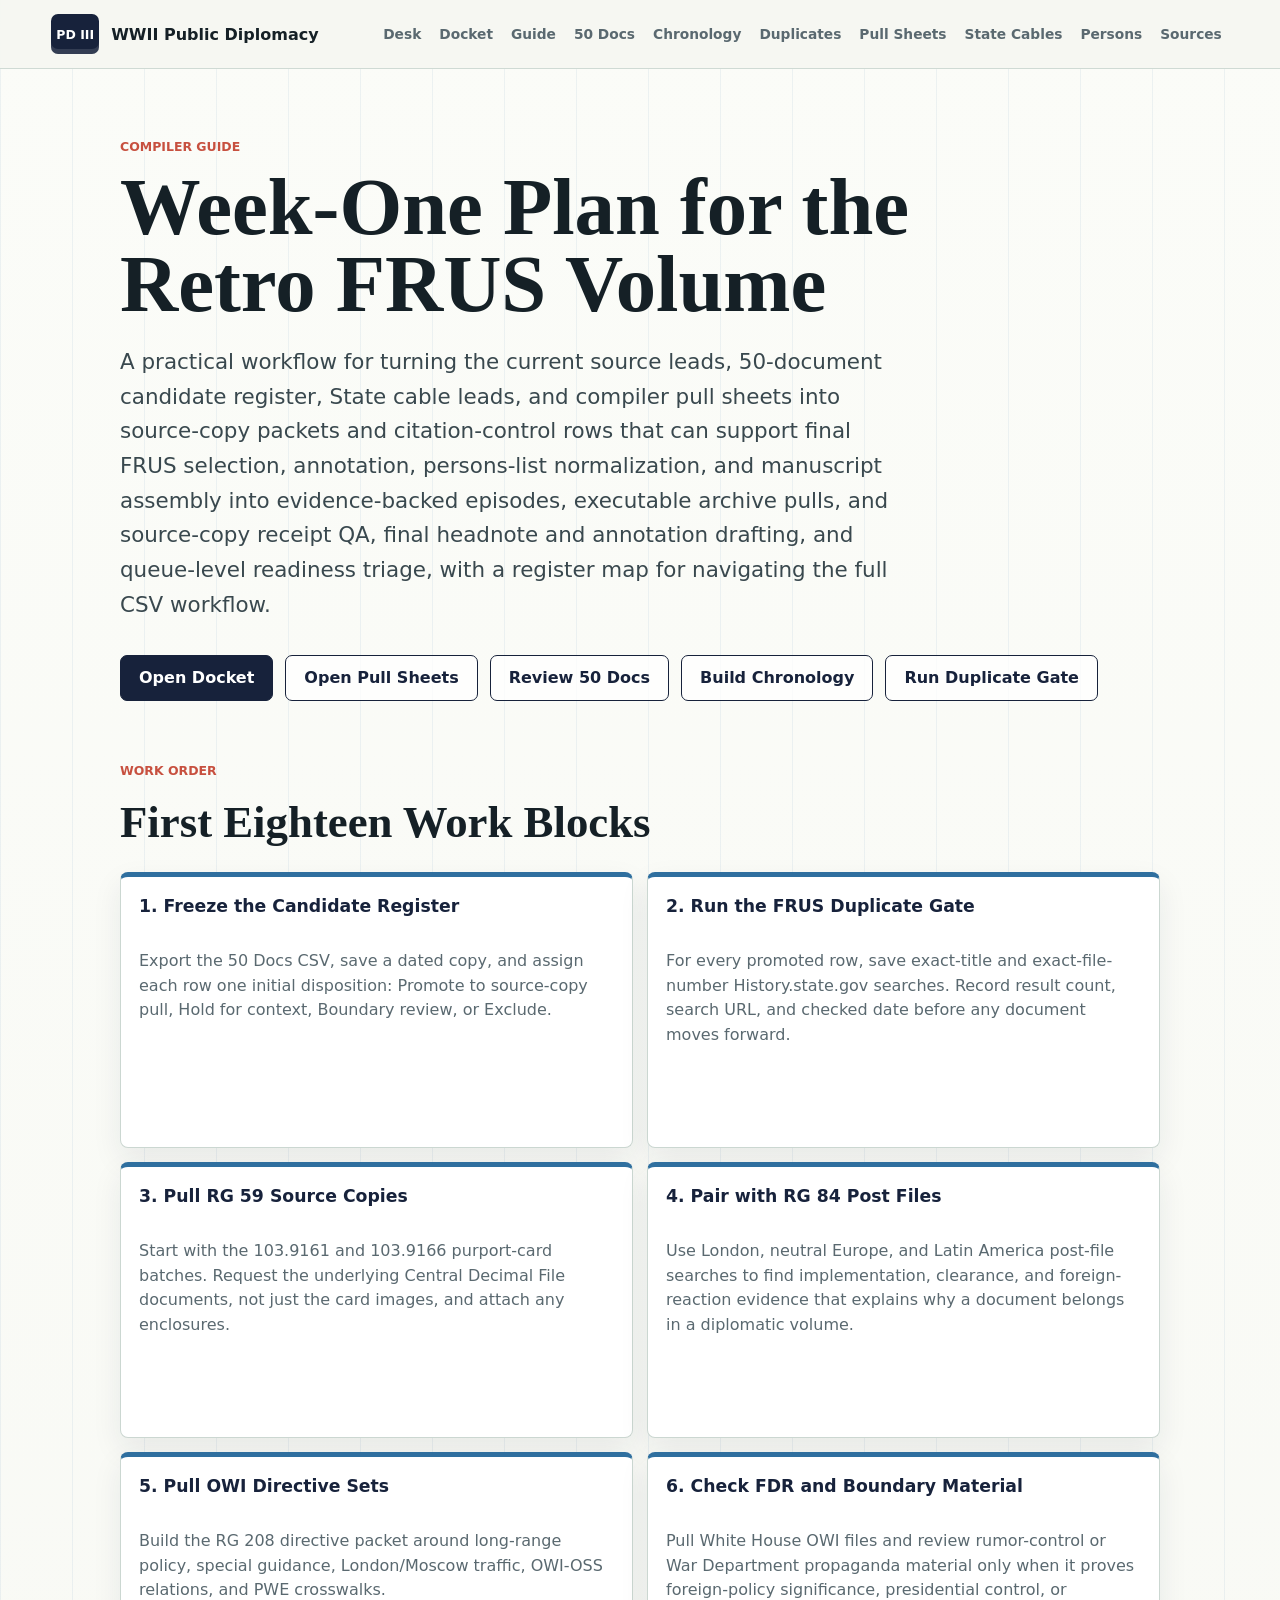
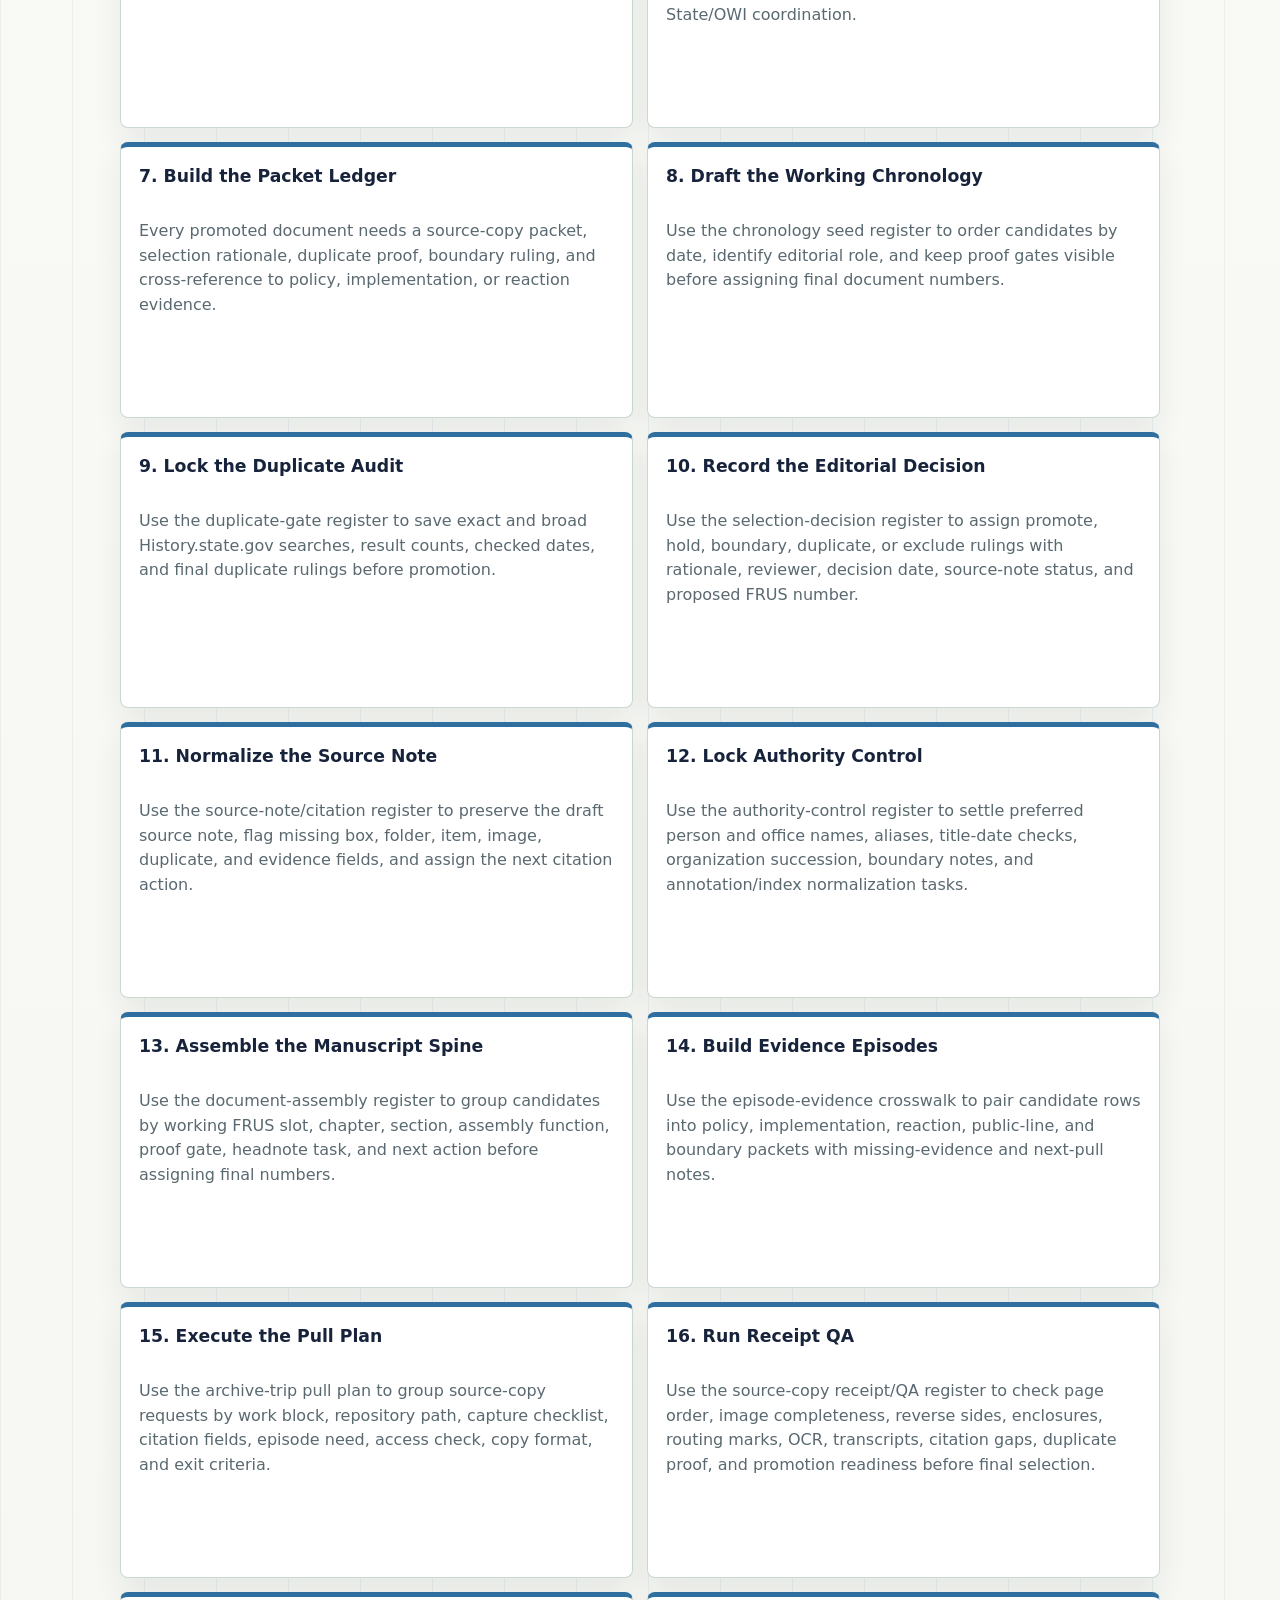
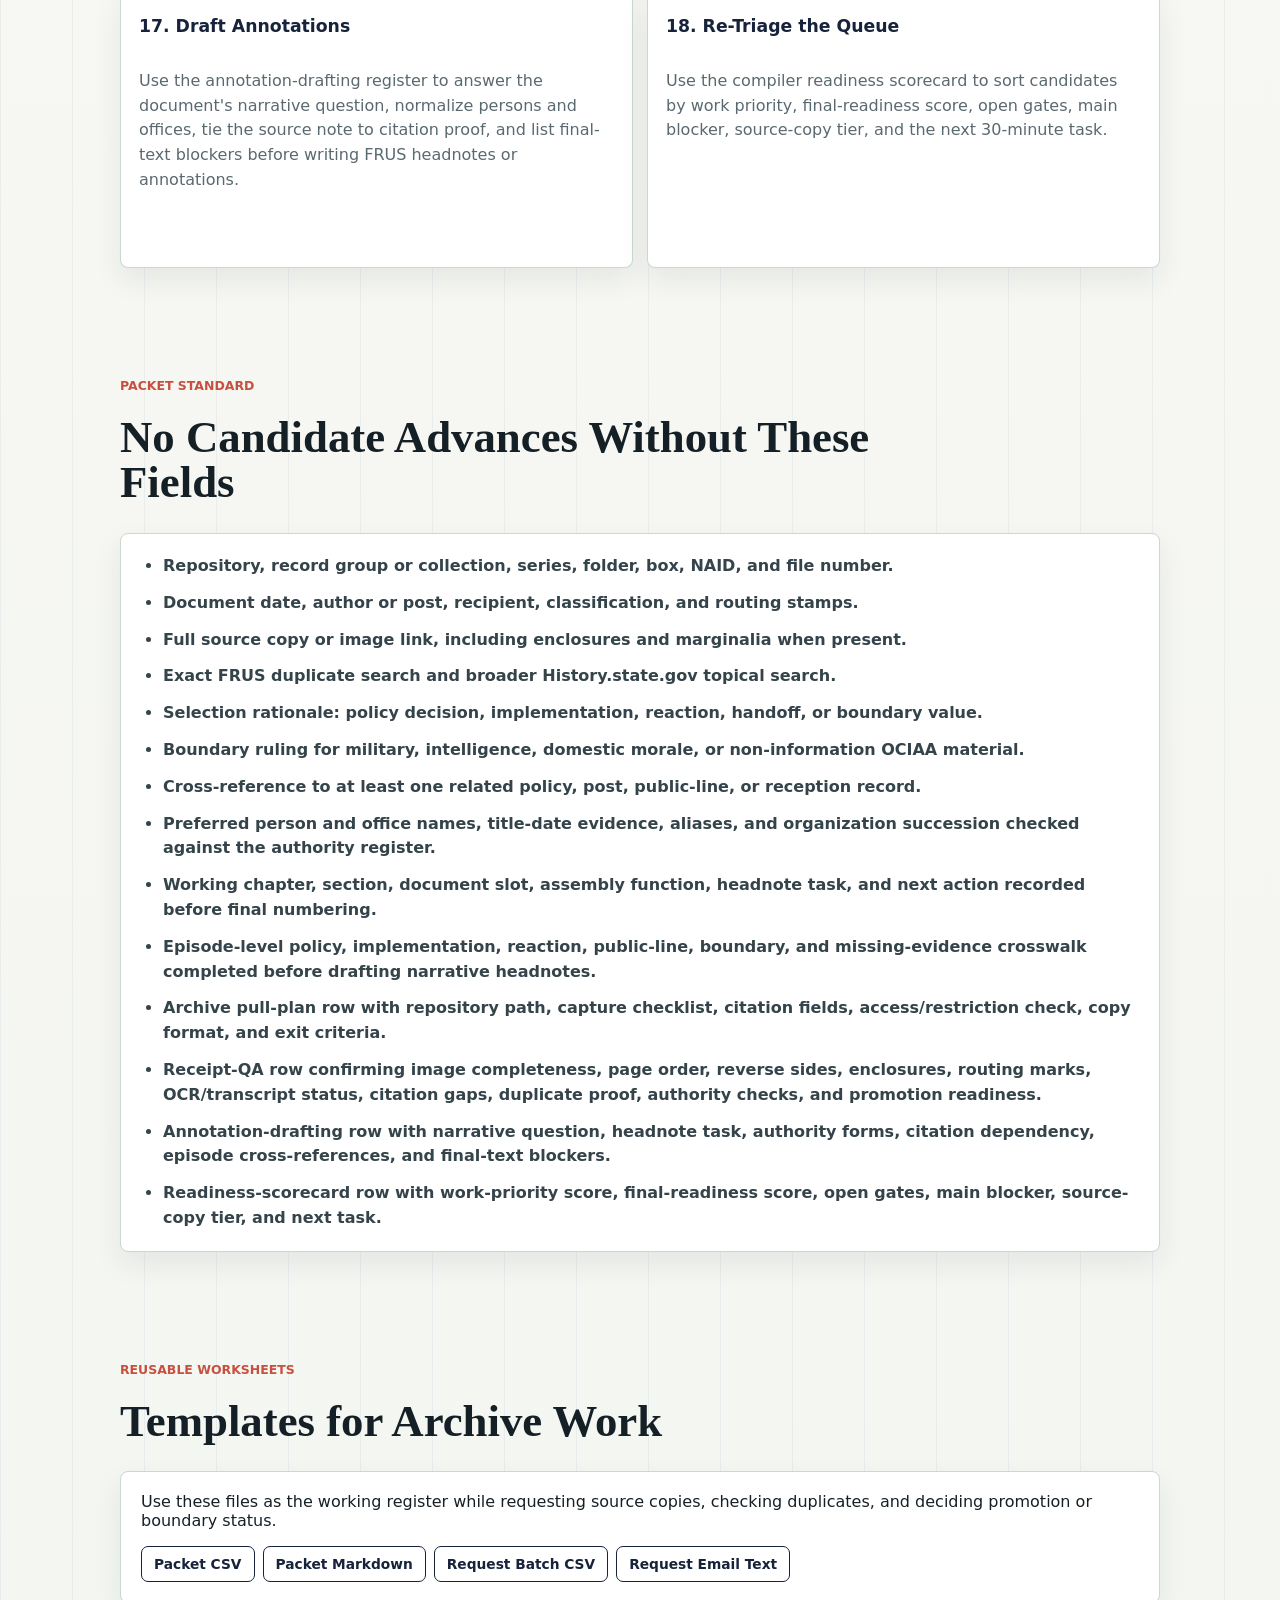
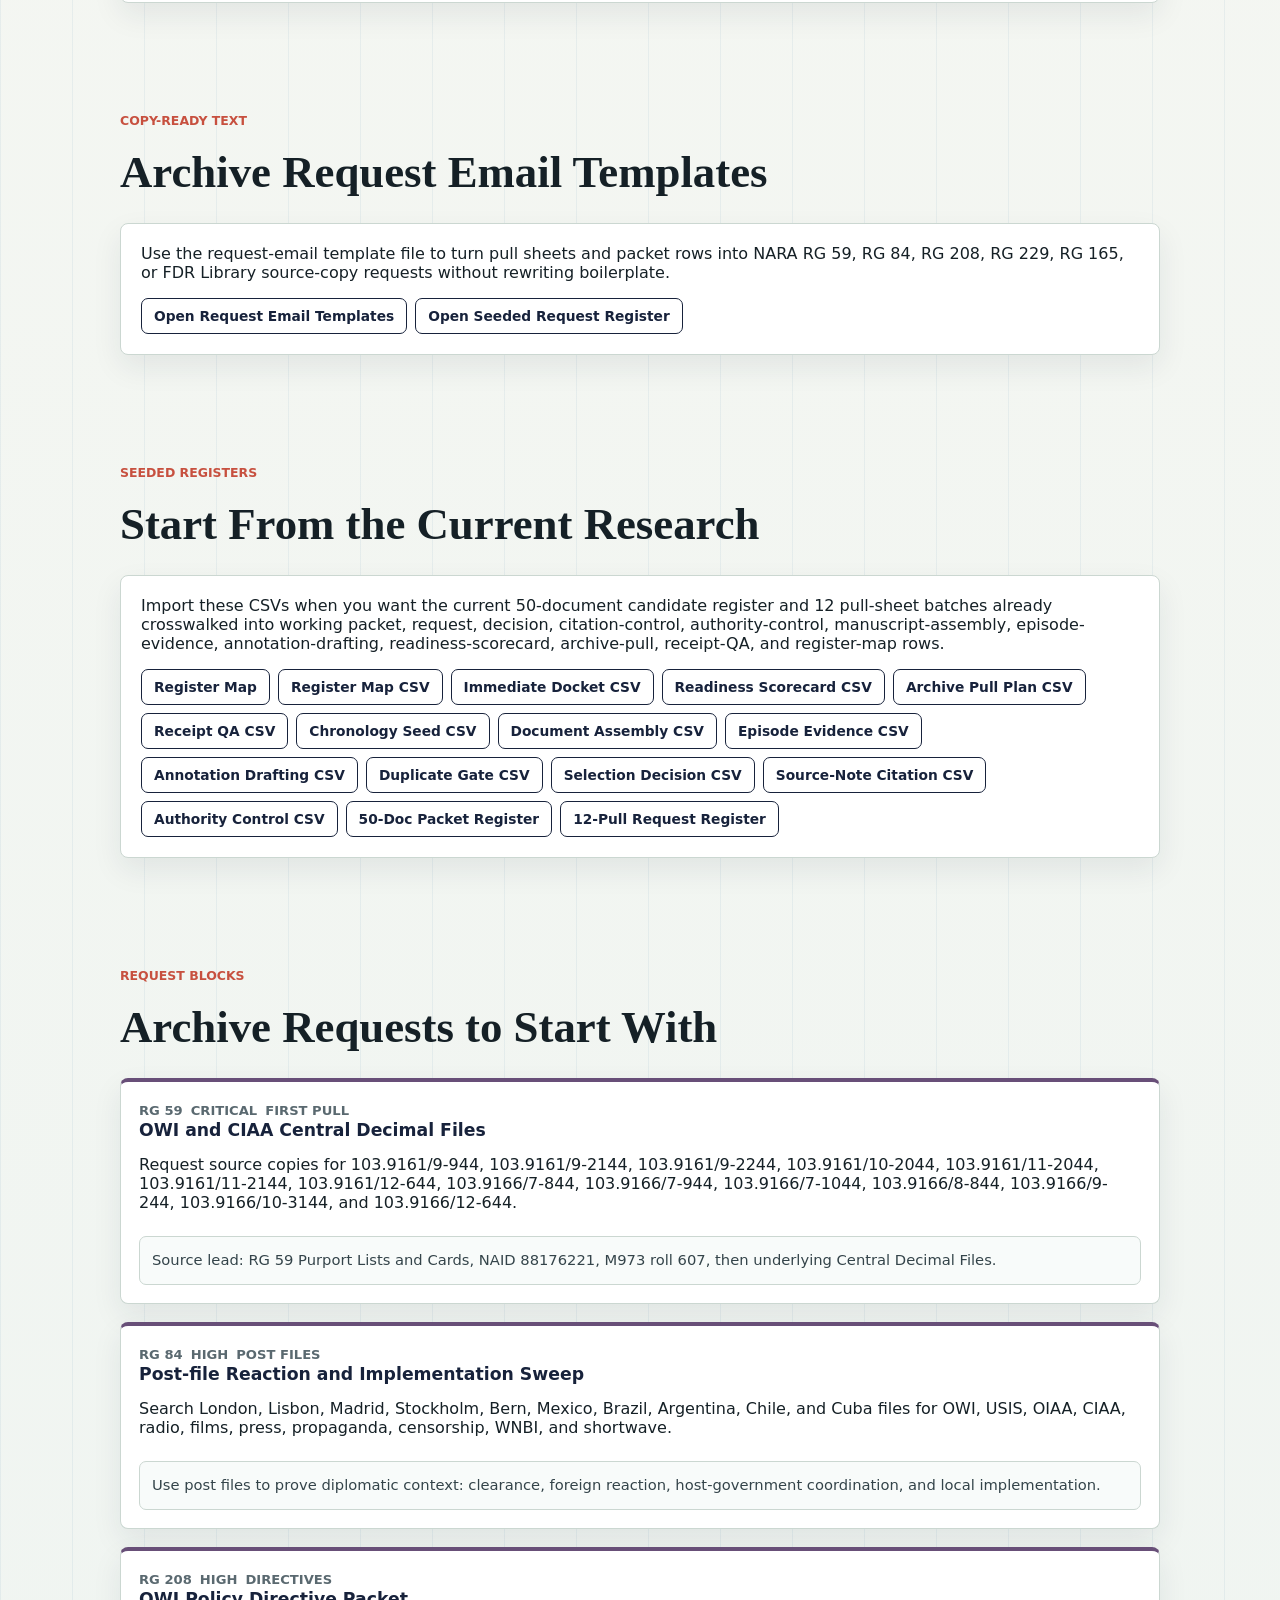
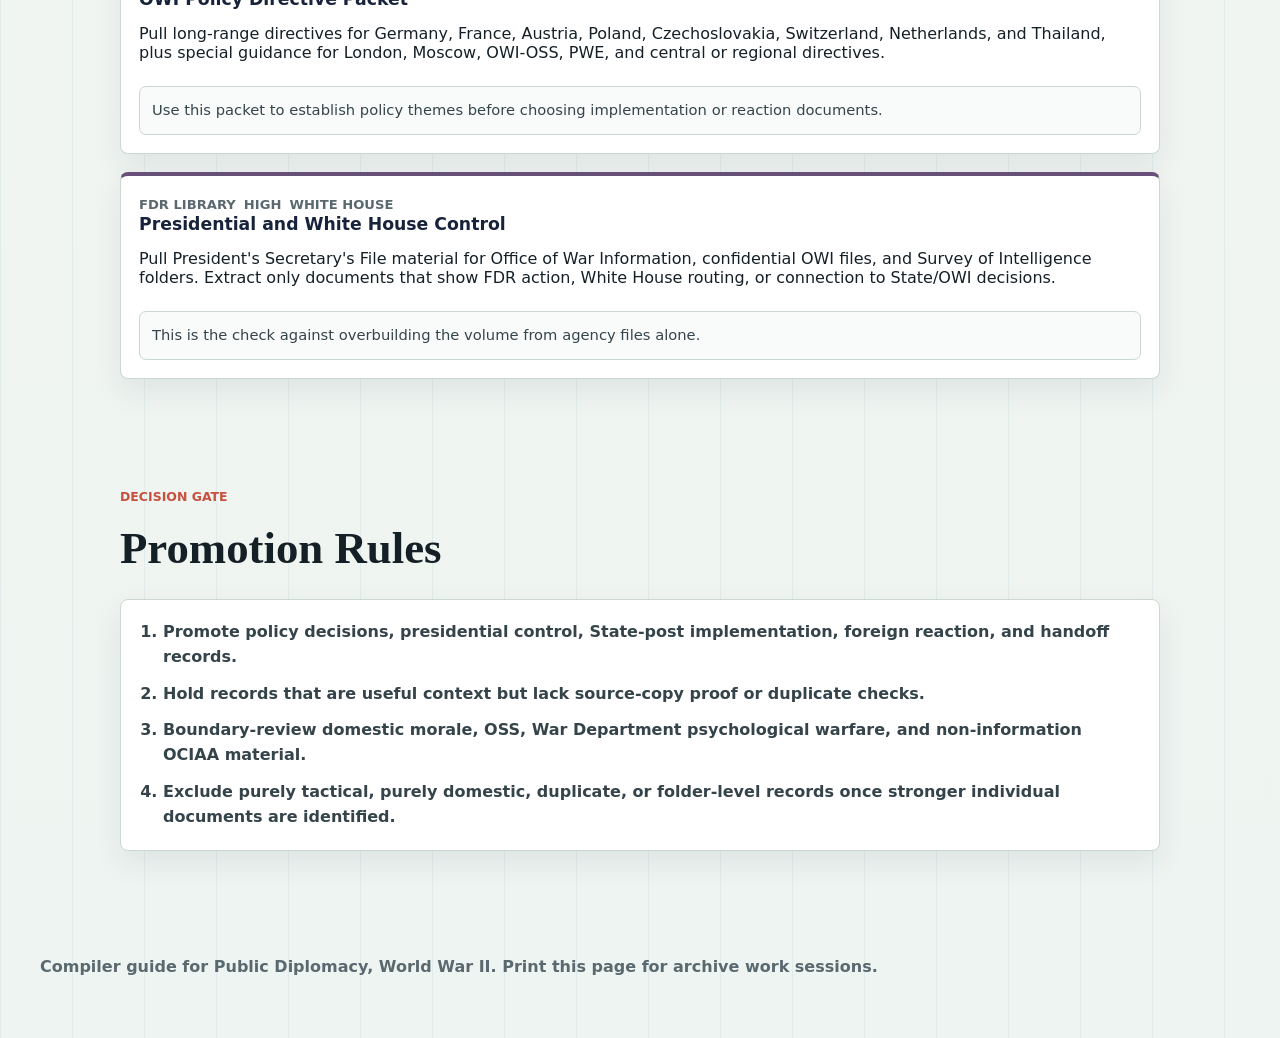
==== compiler-guide.html @ f644fdb2 "Add compiler register map" ====
<!DOCTYPE html>
<html lang="en">
  <head>
    <meta charset="UTF-8" />
    <meta name="viewport" content="width=device-width, initial-scale=1.0" />
    <title>Compiler Guide - FRUS Public Diplomacy, World War II Assist</title>
    <meta
      name="description"
      content="Print-friendly compiler guide for the FRUS Public Diplomacy, World War II assist site."
    />
    <link rel="stylesheet" href="styles.css" />
    <style>
      .guide-main {
        max-width: 1040px;
      }

      .guide-grid {
        grid-template-columns: repeat(2, minmax(0, 1fr));
      }

      .guide-card h3 {
        min-height: 2.4em;
      }

      .guide-panel {
        padding: 20px;
        background: var(--panel);
        border: 1px solid var(--line);
        border-radius: 8px;
        box-shadow: 0 12px 30px rgba(20, 33, 61, 0.08);
      }

      .guide-list,
      .guide-checklist {
        display: grid;
        gap: 12px;
        margin: 0;
        padding-left: 22px;
        color: #34444a;
        font-weight: 750;
        line-height: 1.55;
      }

      @media (max-width: 760px) {
        .guide-grid {
          grid-template-columns: 1fr;
        }
      }

      @media print {
        body {
          background: #fff;
        }

        .site-header,
        .print-hide,
        footer {
          display: none;
        }

        main,
        footer {
          width: 100%;
        }

        .section,
        .document-heading {
          padding: 18px 0;
        }

        .file-card,
        .record-card,
        .guide-panel {
          box-shadow: none;
          break-inside: avoid;
        }
      }
    </style>
  </head>
  <body>
    <header class="site-header">
      <a class="brand" href="index.html" aria-label="FRUS Public Diplomacy World War II Assist home">
        <span class="brand-mark">PD III</span>
        <span>WWII Public Diplomacy</span>
      </a>
      <nav aria-label="Primary navigation">
        <a href="index.html#workbench">Desk</a>
        <a href="index.html#docket">Docket</a>
        <a href="compiler-guide.html" aria-current="page">Guide</a>
        <a href="index.html#candidate-documents">50 Docs</a>
        <a href="index.html#chronology">Chronology</a>
        <a href="index.html#duplicates">Duplicates</a>
        <a href="index.html#pull-sheets">Pull Sheets</a>
        <a href="index.html#state-cables">State Cables</a>
        <a href="persons.html">Persons</a>
        <a href="index.html#sources">Sources</a>
      </nav>
    </header>

    <main class="document-main guide-main" id="top">
      <section class="document-heading" aria-labelledby="guide-title">
        <p class="kicker">Compiler Guide</p>
        <h1 id="guide-title">Week-One Plan for the Retro FRUS Volume</h1>
        <p class="lede">
          A practical workflow for turning the current source leads, 50-document
          candidate register, State cable leads, and compiler pull sheets into
          source-copy packets and citation-control rows that can support final
          FRUS selection, annotation, persons-list normalization, and manuscript
          assembly into evidence-backed episodes, executable archive pulls, and
          source-copy receipt QA, final headnote and annotation drafting, and
          queue-level readiness triage, with a register map for navigating the
          full CSV workflow.
        </p>
        <div class="hero-actions print-hide" aria-label="Guide actions">
          <a class="button primary" href="index.html#docket">Open Docket</a>
          <a class="button secondary" href="index.html#pull-sheets">Open Pull Sheets</a>
          <a class="button secondary" href="index.html#candidate-documents">Review 50 Docs</a>
          <a class="button secondary" href="index.html#chronology">Build Chronology</a>
          <a class="button secondary" href="index.html#duplicates">Run Duplicate Gate</a>
        </div>
      </section>

      <section class="section" aria-labelledby="first-week-title">
        <div class="section-heading compact-heading">
          <p class="kicker">Work Order</p>
          <h2 id="first-week-title">First Eighteen Work Blocks</h2>
        </div>
        <div class="file-grid guide-grid">
          <article class="file-card guide-card">
            <h3>1. Freeze the Candidate Register</h3>
            <p>
              Export the 50 Docs CSV, save a dated copy, and assign each row one
              initial disposition: Promote to source-copy pull, Hold for context,
              Boundary review, or Exclude.
            </p>
          </article>
          <article class="file-card guide-card">
            <h3>2. Run the FRUS Duplicate Gate</h3>
            <p>
              For every promoted row, save exact-title and exact-file-number
              History.state.gov searches. Record result count, search URL, and
              checked date before any document moves forward.
            </p>
          </article>
          <article class="file-card guide-card">
            <h3>3. Pull RG 59 Source Copies</h3>
            <p>
              Start with the 103.9161 and 103.9166 purport-card batches. Request
              the underlying Central Decimal File documents, not just the card
              images, and attach any enclosures.
            </p>
          </article>
          <article class="file-card guide-card">
            <h3>4. Pair with RG 84 Post Files</h3>
            <p>
              Use London, neutral Europe, and Latin America post-file searches to
              find implementation, clearance, and foreign-reaction evidence that
              explains why a document belongs in a diplomatic volume.
            </p>
          </article>
          <article class="file-card guide-card">
            <h3>5. Pull OWI Directive Sets</h3>
            <p>
              Build the RG 208 directive packet around long-range policy,
              special guidance, London/Moscow traffic, OWI-OSS relations, and
              PWE crosswalks.
            </p>
          </article>
          <article class="file-card guide-card">
            <h3>6. Check FDR and Boundary Material</h3>
            <p>
              Pull White House OWI files and review rumor-control or War
              Department propaganda material only when it proves foreign-policy
              significance, presidential control, or State/OWI coordination.
            </p>
          </article>
          <article class="file-card guide-card">
            <h3>7. Build the Packet Ledger</h3>
            <p>
              Every promoted document needs a source-copy packet, selection
              rationale, duplicate proof, boundary ruling, and cross-reference to
              policy, implementation, or reaction evidence.
            </p>
          </article>
          <article class="file-card guide-card">
            <h3>8. Draft the Working Chronology</h3>
            <p>
              Use the chronology seed register to order candidates by date,
              identify editorial role, and keep proof gates visible before
              assigning final document numbers.
            </p>
          </article>
          <article class="file-card guide-card">
            <h3>9. Lock the Duplicate Audit</h3>
            <p>
              Use the duplicate-gate register to save exact and broad
              History.state.gov searches, result counts, checked dates, and
              final duplicate rulings before promotion.
            </p>
          </article>
          <article class="file-card guide-card">
            <h3>10. Record the Editorial Decision</h3>
            <p>
              Use the selection-decision register to assign promote, hold,
              boundary, duplicate, or exclude rulings with rationale, reviewer,
              decision date, source-note status, and proposed FRUS number.
            </p>
          </article>
          <article class="file-card guide-card">
            <h3>11. Normalize the Source Note</h3>
            <p>
              Use the source-note/citation register to preserve the draft source
              note, flag missing box, folder, item, image, duplicate, and
              evidence fields, and assign the next citation action.
            </p>
          </article>
          <article class="file-card guide-card">
            <h3>12. Lock Authority Control</h3>
            <p>
              Use the authority-control register to settle preferred person and
              office names, aliases, title-date checks, organization succession,
              boundary notes, and annotation/index normalization tasks.
            </p>
          </article>
          <article class="file-card guide-card">
            <h3>13. Assemble the Manuscript Spine</h3>
            <p>
              Use the document-assembly register to group candidates by working
              FRUS slot, chapter, section, assembly function, proof gate,
              headnote task, and next action before assigning final numbers.
            </p>
          </article>
          <article class="file-card guide-card">
            <h3>14. Build Evidence Episodes</h3>
            <p>
              Use the episode-evidence crosswalk to pair candidate rows into
              policy, implementation, reaction, public-line, and boundary
              packets with missing-evidence and next-pull notes.
            </p>
          </article>
          <article class="file-card guide-card">
            <h3>15. Execute the Pull Plan</h3>
            <p>
              Use the archive-trip pull plan to group source-copy requests by
              work block, repository path, capture checklist, citation fields,
              episode need, access check, copy format, and exit criteria.
            </p>
          </article>
          <article class="file-card guide-card">
            <h3>16. Run Receipt QA</h3>
            <p>
              Use the source-copy receipt/QA register to check page order,
              image completeness, reverse sides, enclosures, routing marks,
              OCR, transcripts, citation gaps, duplicate proof, and promotion
              readiness before final selection.
            </p>
          </article>
          <article class="file-card guide-card">
            <h3>17. Draft Annotations</h3>
            <p>
              Use the annotation-drafting register to answer the document's
              narrative question, normalize persons and offices, tie the source
              note to citation proof, and list final-text blockers before
              writing FRUS headnotes or annotations.
            </p>
          </article>
          <article class="file-card guide-card">
            <h3>18. Re-Triage the Queue</h3>
            <p>
              Use the compiler readiness scorecard to sort candidates by work
              priority, final-readiness score, open gates, main blocker,
              source-copy tier, and the next 30-minute task.
            </p>
          </article>
        </div>
      </section>

      <section class="section" aria-labelledby="packet-title">
        <div class="section-heading compact-heading">
          <p class="kicker">Packet Standard</p>
          <h2 id="packet-title">No Candidate Advances Without These Fields</h2>
        </div>
        <div class="guide-panel">
          <ul class="guide-checklist">
            <li>Repository, record group or collection, series, folder, box, NAID, and file number.</li>
            <li>Document date, author or post, recipient, classification, and routing stamps.</li>
            <li>Full source copy or image link, including enclosures and marginalia when present.</li>
            <li>Exact FRUS duplicate search and broader History.state.gov topical search.</li>
            <li>Selection rationale: policy decision, implementation, reaction, handoff, or boundary value.</li>
            <li>Boundary ruling for military, intelligence, domestic morale, or non-information OCIAA material.</li>
            <li>Cross-reference to at least one related policy, post, public-line, or reception record.</li>
            <li>Preferred person and office names, title-date evidence, aliases, and organization succession checked against the authority register.</li>
            <li>Working chapter, section, document slot, assembly function, headnote task, and next action recorded before final numbering.</li>
            <li>Episode-level policy, implementation, reaction, public-line, boundary, and missing-evidence crosswalk completed before drafting narrative headnotes.</li>
            <li>Archive pull-plan row with repository path, capture checklist, citation fields, access/restriction check, copy format, and exit criteria.</li>
            <li>Receipt-QA row confirming image completeness, page order, reverse sides, enclosures, routing marks, OCR/transcript status, citation gaps, duplicate proof, authority checks, and promotion readiness.</li>
            <li>Annotation-drafting row with narrative question, headnote task, authority forms, citation dependency, episode cross-references, and final-text blockers.</li>
            <li>Readiness-scorecard row with work-priority score, final-readiness score, open gates, main blocker, source-copy tier, and next task.</li>
          </ul>
        </div>
      </section>

      <section class="section" aria-labelledby="templates-title">
        <div class="section-heading compact-heading">
          <p class="kicker">Reusable Worksheets</p>
          <h2 id="templates-title">Templates for Archive Work</h2>
        </div>
        <div class="guide-panel">
          <p>
            Use these files as the working register while requesting source
            copies, checking duplicates, and deciding promotion or boundary
            status.
          </p>
          <div class="record-actions">
            <a href="templates/source-copy-packet-template.csv">Packet CSV</a>
            <a href="templates/source-copy-packet-template.md">Packet Markdown</a>
            <a href="templates/archive-request-batch-template.csv">Request Batch CSV</a>
            <a href="templates/archive-request-email-templates.md">Request Email Text</a>
          </div>
        </div>
      </section>

      <section class="section" aria-labelledby="request-email-title">
        <div class="section-heading compact-heading">
          <p class="kicker">Copy-Ready Text</p>
          <h2 id="request-email-title">Archive Request Email Templates</h2>
        </div>
        <div class="guide-panel">
          <p>
            Use the request-email template file to turn pull sheets and packet
            rows into NARA RG 59, RG 84, RG 208, RG 229, RG 165, or FDR Library
            source-copy requests without rewriting boilerplate.
          </p>
          <div class="record-actions">
            <a href="templates/archive-request-email-templates.md">Open Request Email Templates</a>
            <a href="templates/seeded-archive-request-register.csv">Open Seeded Request Register</a>
          </div>
        </div>
      </section>

      <section class="section" aria-labelledby="seeded-registers-title">
        <div class="section-heading compact-heading">
          <p class="kicker">Seeded Registers</p>
          <h2 id="seeded-registers-title">Start From the Current Research</h2>
        </div>
        <div class="guide-panel">
          <p>
            Import these CSVs when you want the current 50-document candidate
            register and 12 pull-sheet batches already crosswalked into working
            packet, request, decision, citation-control, authority-control,
            manuscript-assembly, episode-evidence, annotation-drafting,
            readiness-scorecard, archive-pull, receipt-QA, and register-map
            rows.
          </p>
          <div class="record-actions">
            <a href="templates/compiler-register-map.md">Register Map</a>
            <a href="templates/compiler-register-map.csv">Register Map CSV</a>
            <a href="templates/immediate-compiler-docket.csv">Immediate Docket CSV</a>
            <a href="templates/compiler-readiness-scorecard.csv">Readiness Scorecard CSV</a>
            <a href="templates/archive-trip-pull-plan.csv">Archive Pull Plan CSV</a>
            <a href="templates/source-copy-receipt-qa-register.csv">Receipt QA CSV</a>
            <a href="templates/chronology-seed-register.csv">Chronology Seed CSV</a>
            <a href="templates/frus-document-assembly-register.csv">Document Assembly CSV</a>
            <a href="templates/episode-evidence-crosswalk.csv">Episode Evidence CSV</a>
            <a href="templates/frus-annotation-drafting-register.csv">Annotation Drafting CSV</a>
            <a href="templates/duplicate-gate-register.csv">Duplicate Gate CSV</a>
            <a href="templates/selection-decision-register.csv">Selection Decision CSV</a>
            <a href="templates/source-note-citation-register.csv">Source-Note Citation CSV</a>
            <a href="templates/authority-control-register.csv">Authority Control CSV</a>
            <a href="templates/seeded-source-copy-packet-register.csv">50-Doc Packet Register</a>
            <a href="templates/seeded-archive-request-register.csv">12-Pull Request Register</a>
          </div>
        </div>
      </section>

      <section class="section" aria-labelledby="requests-title">
        <div class="section-heading compact-heading">
          <p class="kicker">Request Blocks</p>
          <h2 id="requests-title">Archive Requests to Start With</h2>
        </div>
        <div class="records-root compact-records">
          <article class="record-card priority-critical">
            <header>
              <div>
                <div class="record-id">
                  <span>RG 59</span><span>Critical</span><span>First pull</span>
                </div>
                <h4>OWI and CIAA Central Decimal Files</h4>
              </div>
            </header>
            <p>
              Request source copies for 103.9161/9-944, 103.9161/9-2144,
              103.9161/9-2244, 103.9161/10-2044, 103.9161/11-2044,
              103.9161/11-2144, 103.9161/12-644, 103.9166/7-844,
              103.9166/7-944, 103.9166/7-1044, 103.9166/8-844,
              103.9166/9-244, 103.9166/10-3144, and 103.9166/12-644.
            </p>
            <p class="source-note">
              Source lead: RG 59 Purport Lists and Cards, NAID 88176221, M973
              roll 607, then underlying Central Decimal Files.
            </p>
          </article>

          <article class="record-card priority-high">
            <header>
              <div>
                <div class="record-id">
                  <span>RG 84</span><span>High</span><span>Post files</span>
                </div>
                <h4>Post-file Reaction and Implementation Sweep</h4>
              </div>
            </header>
            <p>
              Search London, Lisbon, Madrid, Stockholm, Bern, Mexico, Brazil,
              Argentina, Chile, and Cuba files for OWI, USIS, OIAA, CIAA, radio,
              films, press, propaganda, censorship, WNBI, and shortwave.
            </p>
            <p class="source-note">
              Use post files to prove diplomatic context: clearance, foreign
              reaction, host-government coordination, and local implementation.
            </p>
          </article>

          <article class="record-card priority-high">
            <header>
              <div>
                <div class="record-id">
                  <span>RG 208</span><span>High</span><span>Directives</span>
                </div>
                <h4>OWI Policy Directive Packet</h4>
              </div>
            </header>
            <p>
              Pull long-range directives for Germany, France, Austria, Poland,
              Czechoslovakia, Switzerland, Netherlands, and Thailand, plus
              special guidance for London, Moscow, OWI-OSS, PWE, and central or
              regional directives.
            </p>
            <p class="source-note">
              Use this packet to establish policy themes before choosing
              implementation or reaction documents.
            </p>
          </article>

          <article class="record-card priority-high">
            <header>
              <div>
                <div class="record-id">
                  <span>FDR Library</span><span>High</span><span>White House</span>
                </div>
                <h4>Presidential and White House Control</h4>
              </div>
            </header>
            <p>
              Pull President's Secretary's File material for Office of War
              Information, confidential OWI files, and Survey of Intelligence
              folders. Extract only documents that show FDR action, White House
              routing, or connection to State/OWI decisions.
            </p>
            <p class="source-note">
              This is the check against overbuilding the volume from agency files
              alone.
            </p>
          </article>
        </div>
      </section>

      <section class="section" aria-labelledby="decision-title">
        <div class="section-heading compact-heading">
          <p class="kicker">Decision Gate</p>
          <h2 id="decision-title">Promotion Rules</h2>
        </div>
        <div class="guide-panel">
          <ol class="guide-list">
            <li>Promote policy decisions, presidential control, State-post implementation, foreign reaction, and handoff records.</li>
            <li>Hold records that are useful context but lack source-copy proof or duplicate checks.</li>
            <li>Boundary-review domestic morale, OSS, War Department psychological warfare, and non-information OCIAA material.</li>
            <li>Exclude purely tactical, purely domestic, duplicate, or folder-level records once stronger individual documents are identified.</li>
          </ol>
        </div>
      </section>
    </main>

    <footer>
      <p>Compiler guide for Public Diplomacy, World War II. Print this page for archive work sessions.</p>
    </footer>
  </body>
</html>
---- styles.css ----
:root {
  color-scheme: light;
  --ink: #152026;
  --muted: #5a6970;
  --paper: #f6f7f2;
  --panel: #ffffff;
  --line: #cbd7d1;
  --navy: #17223b;
  --green: #2b8a78;
  --rust: #c7503f;
  --gold: #c2922e;
  --blue: #2f6f9f;
  --plum: #684f78;
  --soft: #edf4f1;
  --shadow: 0 22px 58px rgba(20, 33, 61, 0.14);
  font-family:
    Inter, ui-sans-serif, system-ui, -apple-system, BlinkMacSystemFont, "Segoe UI",
    sans-serif;
}

* {
  box-sizing: border-box;
}

html {
  scroll-behavior: smooth;
  scroll-padding-top: 112px;
}

body {
  min-height: 100vh;
  margin: 0;
  color: var(--ink);
  background:
    linear-gradient(90deg, rgba(47, 111, 159, 0.07) 0 1px, transparent 1px 100%),
    linear-gradient(180deg, #fbfcf8 0%, var(--paper) 50%, #eef4f1 100%);
  background-size: 72px 72px, auto;
  overflow-x: hidden;
  text-rendering: optimizeLegibility;
}

a {
  color: inherit;
}

.site-header {
  position: sticky;
  top: 0;
  z-index: 20;
  display: flex;
  align-items: center;
  justify-content: space-between;
  gap: 22px;
  padding: 14px clamp(18px, 4vw, 56px);
  background: rgba(246, 247, 242, 0.93);
  border-bottom: 1px solid rgba(203, 215, 209, 0.9);
  backdrop-filter: blur(16px);
}

.brand {
  display: inline-flex;
  align-items: center;
  gap: 12px;
  min-width: max-content;
  font-weight: 900;
  text-decoration: none;
}

.brand-mark {
  display: grid;
  width: 48px;
  height: 40px;
  place-items: center;
  color: #fff;
  background: var(--navy);
  border-radius: 7px;
  box-shadow: inset 0 -5px 0 rgba(255, 255, 255, 0.12);
  font-size: 0.78rem;
}

nav {
  display: flex;
  flex-wrap: wrap;
  gap: 4px;
  justify-content: flex-end;
}

nav a {
  padding: 7px 7px;
  color: var(--muted);
  font-size: 0.86rem;
  font-weight: 800;
  text-decoration: none;
  border-radius: 6px;
}

nav a:hover,
nav a:focus-visible {
  color: var(--ink);
  background: rgba(43, 138, 120, 0.1);
  outline: none;
}

main {
  width: min(1200px, calc(100% - 36px));
  margin: 0 auto;
}

.hero {
  display: grid;
  grid-template-columns: minmax(0, 1.32fr) minmax(280px, 0.68fr);
  gap: clamp(24px, 4vw, 54px);
  align-items: center;
  min-height: min(690px, calc(100vh - 88px));
  padding: clamp(34px, 6vw, 66px) 0 28px;
}

.kicker {
  margin: 0 0 14px;
  color: var(--rust);
  font-size: 0.78rem;
  font-weight: 900;
  letter-spacing: 0;
  text-transform: uppercase;
}

h1,
h2,
h3,
p {
  margin-top: 0;
}

h1 {
  max-width: 940px;
  margin-bottom: 22px;
  font-family: Georgia, "Times New Roman", serif;
  font-size: clamp(3rem, 6.3vw, 5.1rem);
  line-height: 0.96;
  letter-spacing: 0;
}

h2 {
  max-width: 860px;
  margin-bottom: 0;
  font-family: Georgia, "Times New Roman", serif;
  font-size: clamp(2.05rem, 4.7vw, 3.9rem);
  line-height: 1;
  letter-spacing: 0;
  overflow-wrap: anywhere;
}

h3 {
  margin-bottom: 10px;
  color: var(--navy);
  font-size: 1.18rem;
}

.lede {
  max-width: 780px;
  color: #39484e;
  font-size: clamp(1.12rem, 1.9vw, 1.34rem);
  line-height: 1.62;
}

.hero-actions {
  display: flex;
  flex-wrap: wrap;
  gap: 12px;
  margin-top: 32px;
}

.button {
  display: inline-flex;
  align-items: center;
  min-height: 46px;
  padding: 0 18px;
  font-weight: 900;
  text-decoration: none;
  border: 1px solid var(--navy);
  border-radius: 7px;
  transition:
    background 160ms ease,
    box-shadow 160ms ease,
    transform 160ms ease;
}

.button:hover,
.button:focus-visible {
  box-shadow: 0 14px 28px rgba(20, 33, 61, 0.16);
  outline: none;
  transform: translateY(-1px);
}

.button.primary {
  color: #fff;
  background: var(--navy);
}

.button.secondary {
  color: var(--navy);
  background: rgba(255, 255, 255, 0.76);
}

.brief {
  padding: 20px;
  background: var(--panel);
  border: 1px solid var(--line);
  border-top: 5px solid var(--green);
  border-radius: 8px;
  box-shadow: var(--shadow);
}

.visual-brief {
  display: grid;
  gap: 14px;
}

.archive-map {
  display: block;
  width: 100%;
  max-height: 270px;
  height: auto;
  object-fit: contain;
  border-radius: 8px;
}

.brief-label {
  margin-bottom: 8px;
  color: var(--rust);
  font-size: 0.76rem;
  font-weight: 900;
  letter-spacing: 0;
  text-transform: uppercase;
}

dl {
  display: grid;
  gap: 8px;
  margin: 0;
}

dl div {
  display: grid;
  grid-template-columns: 110px 1fr;
  gap: 10px;
  padding-top: 8px;
  border-top: 1px solid var(--line);
}

dt {
  color: var(--muted);
  font-size: 0.82rem;
  font-weight: 900;
  text-transform: uppercase;
}

dd {
  margin: 0;
  font-weight: 800;
}

.stats {
  display: grid;
  grid-template-columns: repeat(6, minmax(0, 1fr));
  gap: 12px;
  margin-bottom: 70px;
}

.stats div {
  min-height: 126px;
  padding: 22px;
  color: #fff;
  background: var(--navy);
  border-radius: 8px;
}

.stats div:nth-child(2) {
  background: var(--green);
}

.stats div:nth-child(3) {
  background: var(--blue);
}

.stats div:nth-child(4) {
  background: var(--rust);
}

.stats div:nth-child(5) {
  background: var(--plum);
}

.stats div:nth-child(6) {
  background: #314d4f;
}

.stats span {
  display: block;
  margin-bottom: 8px;
  font-family: Georgia, "Times New Roman", serif;
  font-size: clamp(2.2rem, 5vw, 4rem);
  line-height: 0.95;
}

.stats p {
  margin: 0;
  font-weight: 900;
}

.section {
  padding: 34px 0 76px;
}

.section-heading {
  display: grid;
  gap: 8px;
  margin-bottom: 28px;
}

.document-main {
  max-width: 980px;
}

.document-heading {
  padding: clamp(34px, 6vw, 70px) 0 28px;
}

.compact-heading h2 {
  font-size: clamp(1.8rem, 3.6vw, 2.8rem);
}

.compact-note {
  margin: 0;
}

.workbench-root {
  display: grid;
  grid-template-columns: repeat(5, minmax(0, 1fr));
  gap: 14px;
}

.metric-card,
.chapter-card,
.record-card,
.file-card,
.gap-card,
.source-grid article {
  background: var(--panel);
  border: 1px solid var(--line);
  border-radius: 8px;
  box-shadow: 0 12px 30px rgba(20, 33, 61, 0.08);
}

.metric-card {
  min-height: 164px;
  padding: 22px;
  border-top: 5px solid var(--green);
}

.metric-card:nth-child(2) {
  border-top-color: var(--blue);
}

.metric-card:nth-child(3) {
  border-top-color: var(--rust);
}

.metric-card:nth-child(4) {
  border-top-color: var(--gold);
}

.metric-card:nth-child(5) {
  border-top-color: var(--plum);
}

.metric-card strong {
  display: block;
  margin-bottom: 8px;
  font-family: Georgia, "Times New Roman", serif;
  font-size: clamp(1.9rem, 3.2vw, 2.6rem);
  line-height: 0.98;
  overflow-wrap: anywhere;
}

.metric-card span {
  display: block;
  margin-bottom: 10px;
  color: var(--navy);
  font-weight: 900;
}

.metric-card p,
.chapter-card p,
.file-card p,
.source-grid p {
  color: var(--muted);
  line-height: 1.55;
}

.chapter-grid {
  display: grid;
  grid-template-columns: repeat(5, minmax(0, 1fr));
  gap: 14px;
}

.chapter-card {
  display: flex;
  min-height: 262px;
  flex-direction: column;
  padding: 22px;
  text-decoration: none;
  border-top: 5px solid var(--navy);
}

.chapter-card:nth-child(2) {
  border-top-color: var(--green);
}

.chapter-card:nth-child(3) {
  border-top-color: var(--rust);
}

.chapter-card:nth-child(4) {
  border-top-color: var(--blue);
}

.chapter-card:nth-child(5) {
  border-top-color: var(--gold);
}

.chapter-number {
  margin-bottom: 12px;
  color: var(--rust);
  font-size: 0.76rem;
  font-weight: 900;
  text-transform: uppercase;
}

.chapter-count {
  color: var(--navy);
  font-weight: 900;
}

.chapter-action {
  margin-top: auto;
  color: var(--green);
  font-weight: 900;
}

.tools {
  display: grid;
  grid-template-columns: minmax(260px, 2fr) repeat(4, minmax(132px, 1fr)) auto auto;
  gap: 10px;
  align-items: end;
  margin-bottom: 20px;
  padding: 16px;
  background: rgba(255, 255, 255, 0.76);
  border: 1px solid var(--line);
  border-radius: 8px;
}

.gap-tools,
.source-pool-tools,
.document-tools,
.closure-tools,
.packet-tools,
.cable-tools {
  grid-template-columns: minmax(260px, 2fr) repeat(3, minmax(140px, 1fr)) auto auto;
}

.public-tools {
  grid-template-columns: minmax(260px, 2fr) repeat(2, minmax(150px, 1fr)) auto auto;
}

.boundary-tools,
.persons-tools {
  grid-template-columns: minmax(260px, 2fr) repeat(2, minmax(150px, 1fr)) auto;
}

.persons-tools {
  grid-template-columns: minmax(260px, 2fr) minmax(150px, 1fr) minmax(150px, 1fr) auto auto;
}

label {
  display: grid;
  gap: 6px;
  min-width: 0;
}

label span {
  color: var(--muted);
  font-size: 0.76rem;
  font-weight: 900;
  text-transform: uppercase;
}

input,
select,
button {
  min-height: 42px;
  color: var(--ink);
  font: inherit;
  font-weight: 800;
  border: 1px solid #b6c5be;
  border-radius: 7px;
}

input,
select {
  width: 100%;
  padding: 0 12px;
  background: #fff;
}

button {
  padding: 0 14px;
  color: #fff;
  background: var(--navy);
  cursor: pointer;
}

button:hover,
button:focus-visible {
  background: var(--green);
  outline: none;
}

.summary {
  grid-column: 1 / -1;
  margin: 4px 0 0;
  color: var(--muted);
  font-weight: 800;
}

.records-root {
  display: grid;
  gap: 18px;
}

.chapter-section {
  display: grid;
  gap: 10px;
}

.chapter-title-row {
  display: flex;
  align-items: baseline;
  justify-content: space-between;
  gap: 18px;
  padding-top: 12px;
  border-top: 2px solid var(--line);
}

.chapter-title-row h3 {
  margin: 0;
  font-family: Georgia, "Times New Roman", serif;
  font-size: clamp(1.5rem, 3vw, 2.25rem);
}

.chapter-title-row span {
  color: var(--muted);
  font-weight: 900;
}

.record-card {
  display: grid;
  gap: 14px;
  min-width: 0;
  padding: 18px;
  border-top: 4px solid var(--blue);
}

.record-card.priority-critical {
  border-top-color: var(--rust);
}

.record-card.priority-high {
  border-top-color: var(--gold);
}

.intake-card {
  border-top-color: var(--green);
}

.record-card header,
.file-card header,
.gap-card header {
  display: flex;
  flex-wrap: wrap;
  align-items: flex-start;
  justify-content: space-between;
  gap: 12px;
}

.record-id,
.file-meta {
  display: inline-flex;
  flex-wrap: wrap;
  gap: 8px;
  color: var(--muted);
  font-size: 0.82rem;
  font-weight: 900;
  text-transform: uppercase;
}

.record-card h4,
.file-card h3 {
  margin: 0;
  color: var(--navy);
  font-size: 1.08rem;
  line-height: 1.28;
}

.record-card p,
.file-card p {
  margin-bottom: 0;
}

.chips {
  display: flex;
  flex-wrap: wrap;
  gap: 7px;
}

.chip {
  display: inline-flex;
  align-items: center;
  min-height: 28px;
  padding: 0 9px;
  color: var(--navy);
  background: var(--soft);
  border: 1px solid #d5e1dc;
  border-radius: 999px;
  font-size: 0.78rem;
  font-weight: 900;
}

.chip.warn {
  color: #772b21;
  background: #fff0e9;
  border-color: #f0c8bb;
}

.chip.good {
  color: #155544;
  background: #e8f7f2;
  border-color: #bde0d4;
}

.chip.boundary {
  color: #52345c;
  background: #f4edf7;
  border-color: #dcc7e4;
}

.record-actions,
.file-actions {
  display: flex;
  flex-wrap: wrap;
  gap: 8px;
}

.record-actions a,
.file-actions a,
.copy-note {
  display: inline-flex;
  align-items: center;
  min-height: 36px;
  padding: 0 12px;
  color: var(--navy);
  background: #fff;
  border: 1px solid var(--navy);
  border-radius: 7px;
  font-size: 0.86rem;
  font-weight: 900;
  text-decoration: none;
}

.copy-note {
  color: #fff;
  background: var(--navy);
}

.record-actions a:hover,
.record-actions a:focus-visible,
.file-actions a:hover,
.file-actions a:focus-visible {
  color: #fff;
  background: var(--navy);
  outline: none;
}

details {
  padding-top: 6px;
}

summary {
  color: var(--green);
  cursor: pointer;
  font-weight: 900;
}

.source-note {
  margin-top: 10px;
  padding: 12px;
  color: #34444a;
  background: #f8fbfa;
  border: 1px solid var(--line);
  border-radius: 7px;
  font-size: 0.92rem;
  line-height: 1.56;
  overflow-wrap: anywhere;
}

.file-grid {
  display: grid;
  grid-template-columns: repeat(3, minmax(0, 1fr));
  gap: 14px;
}

.gap-grid {
  display: grid;
  grid-template-columns: repeat(2, minmax(0, 1fr));
  gap: 14px;
}

.gap-card {
  display: grid;
  gap: 12px;
  min-width: 0;
  padding: 18px;
  border-top: 5px solid var(--green);
}

.gap-card.priority-critical {
  border-top-color: var(--rust);
}

.gap-card.priority-high {
  border-top-color: var(--gold);
}

.gap-card h3 {
  margin: 0;
}

.gap-evidence {
  margin: 0;
  color: var(--navy);
  font-weight: 900;
}

.action-list {
  display: grid;
  gap: 8px;
  margin: 0;
  padding-left: 22px;
  color: #34444a;
  line-height: 1.48;
}

.action-list li::marker {
  color: var(--rust);
  font-weight: 900;
}

.file-card {
  display: flex;
  min-height: 276px;
  flex-direction: column;
  gap: 12px;
  min-width: 0;
  padding: 18px;
  border-top: 5px solid var(--blue);
}

.file-card.priority-active {
  border-top-color: var(--green);
}

.file-card.priority-next {
  border-top-color: var(--gold);
}

.file-card.priority-missing {
  border-top-color: var(--rust);
}

.file-card.priority-boundary {
  border-top-color: var(--plum);
}

.file-card .file-actions {
  margin-top: auto;
}

.compact-records .record-card {
  border-top-color: var(--plum);
}

.ledger-summary {
  margin-bottom: 16px;
}

.section-actions {
  display: flex;
  flex-wrap: wrap;
  align-items: center;
  gap: 12px;
  margin-bottom: 18px;
}

.section-actions .summary {
  flex: 1 1 260px;
  margin: 0;
}

.section-actions button {
  min-width: 76px;
}

.rule-card {
  border-top-color: var(--plum);
}

.boundary-card {
  border-top-color: var(--plum);
}

.persons-root {
  display: grid;
  gap: 24px;
}

.person-letter-section {
  display: grid;
  gap: 10px;
  padding-top: 12px;
  border-top: 2px solid var(--line);
}

.person-letter-section h3 {
  margin: 0;
  font-family: Georgia, "Times New Roman", serif;
  font-size: 1.55rem;
}

.persons-list {
  display: grid;
  gap: 11px;
  margin: 0;
  padding-left: 22px;
  font-family: Georgia, "Times New Roman", serif;
  font-size: 1.04rem;
  line-height: 1.5;
}

.persons-list li::marker {
  color: var(--muted);
}

.person-entry {
  margin-bottom: 3px;
}

.person-entry strong {
  color: var(--ink);
  font-weight: 800;
}

.person-meta {
  margin: 0;
  color: var(--muted);
  font-family:
    Inter, ui-sans-serif, system-ui, -apple-system, BlinkMacSystemFont, "Segoe UI",
    sans-serif;
  font-size: 0.78rem;
  font-weight: 800;
  line-height: 1.35;
}

.source-grid {
  display: grid;
  grid-template-columns: repeat(5, minmax(0, 1fr));
  gap: 14px;
}

.source-grid article {
  min-width: 0;
  min-height: 190px;
  padding: 20px;
}

.source-grid a {
  color: var(--navy);
  font-weight: 900;
}

footer {
  width: min(1200px, calc(100% - 36px));
  margin: 0 auto;
  padding: 30px 0 46px;
  color: var(--muted);
  font-weight: 800;
}

.loading,
.empty {
  color: var(--muted);
  font-weight: 800;
}

@media (max-width: 1120px) {
  .hero,
  .workbench-root,
  .chapter-grid,
  .gap-grid,
  .source-grid {
    grid-template-columns: repeat(2, minmax(0, 1fr));
  }

  .stats,
  .file-grid {
    grid-template-columns: repeat(2, minmax(0, 1fr));
  }

  .tools,
  .gap-tools,
  .source-pool-tools,
  .document-tools,
  .closure-tools,
  .packet-tools,
  .public-tools,
  .boundary-tools,
  .persons-tools {
    grid-template-columns: repeat(2, minmax(0, 1fr));
  }

  .search-field,
  .summary {
    grid-column: 1 / -1;
  }
}

@media (max-width: 760px) {
  .site-header {
    align-items: flex-start;
    flex-direction: column;
    gap: 10px;
    padding: 10px 12px;
  }

  nav {
    width: 100%;
    flex-wrap: nowrap;
    justify-content: flex-start;
    overflow-x: auto;
    padding-bottom: 2px;
  }

  nav a {
    white-space: nowrap;
  }

  main,
  footer {
    width: min(100% - 24px, 1200px);
  }

  .hero,
  .stats,
  .workbench-root,
  .chapter-grid,
  .gap-grid,
  .file-grid,
  .source-grid,
  .tools,
  .gap-tools,
  .source-pool-tools,
  .document-tools,
  .closure-tools,
  .packet-tools,
  .public-tools,
  .boundary-tools,
  .persons-tools {
    grid-template-columns: 1fr;
  }

  .hero {
    min-height: auto;
    gap: 18px;
    padding-top: 24px;
  }

  h1 {
    font-size: clamp(2.35rem, 12vw, 3.7rem);
  }

  .lede {
    font-size: 1.02rem;
  }

  .brief {
    padding: 14px;
  }

  .visual-brief {
    gap: 10px;
  }

  .archive-map {
    max-height: 180px;
  }

  .visual-brief dl {
    display: none;
  }

  dl div {
    grid-template-columns: 1fr;
    gap: 4px;
  }

  .record-card header,
  .file-card header,
  .gap-card header,
  .chapter-title-row {
    flex-direction: column;
    align-items: flex-start;
  }
}
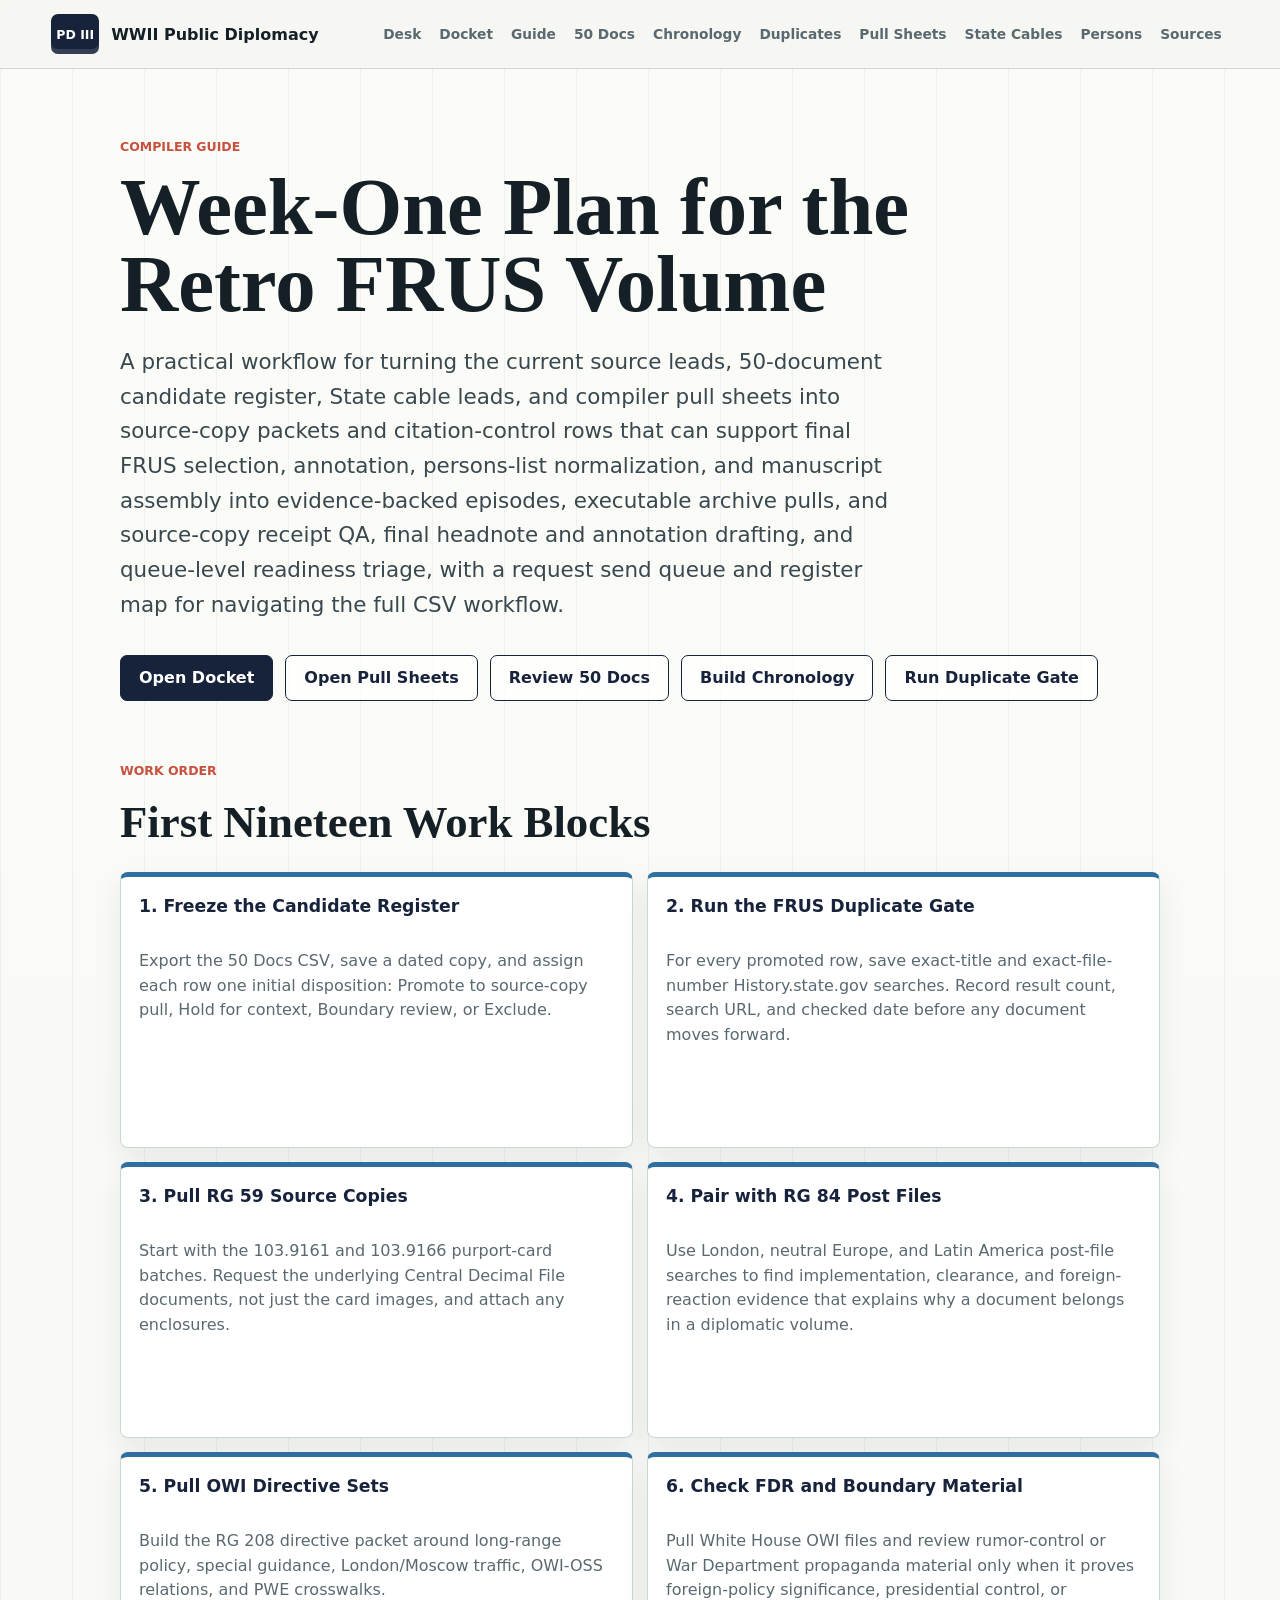
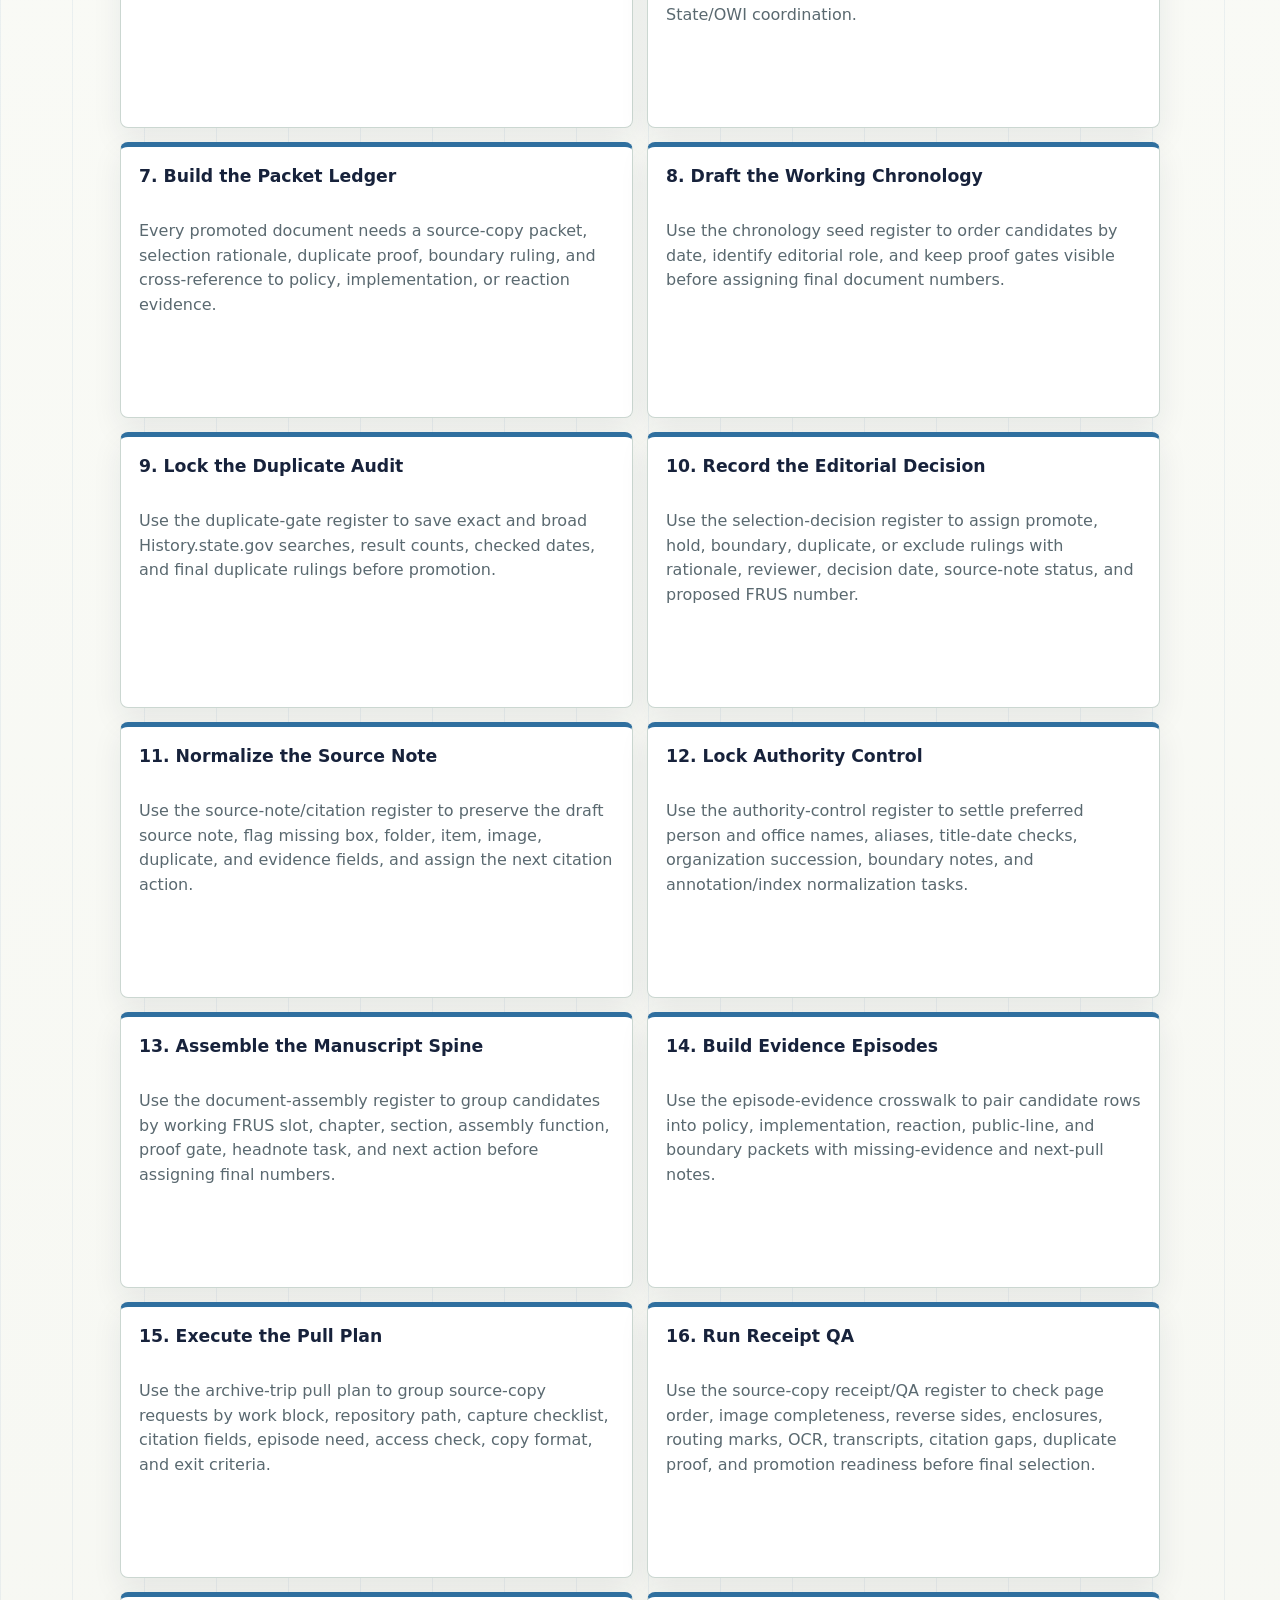
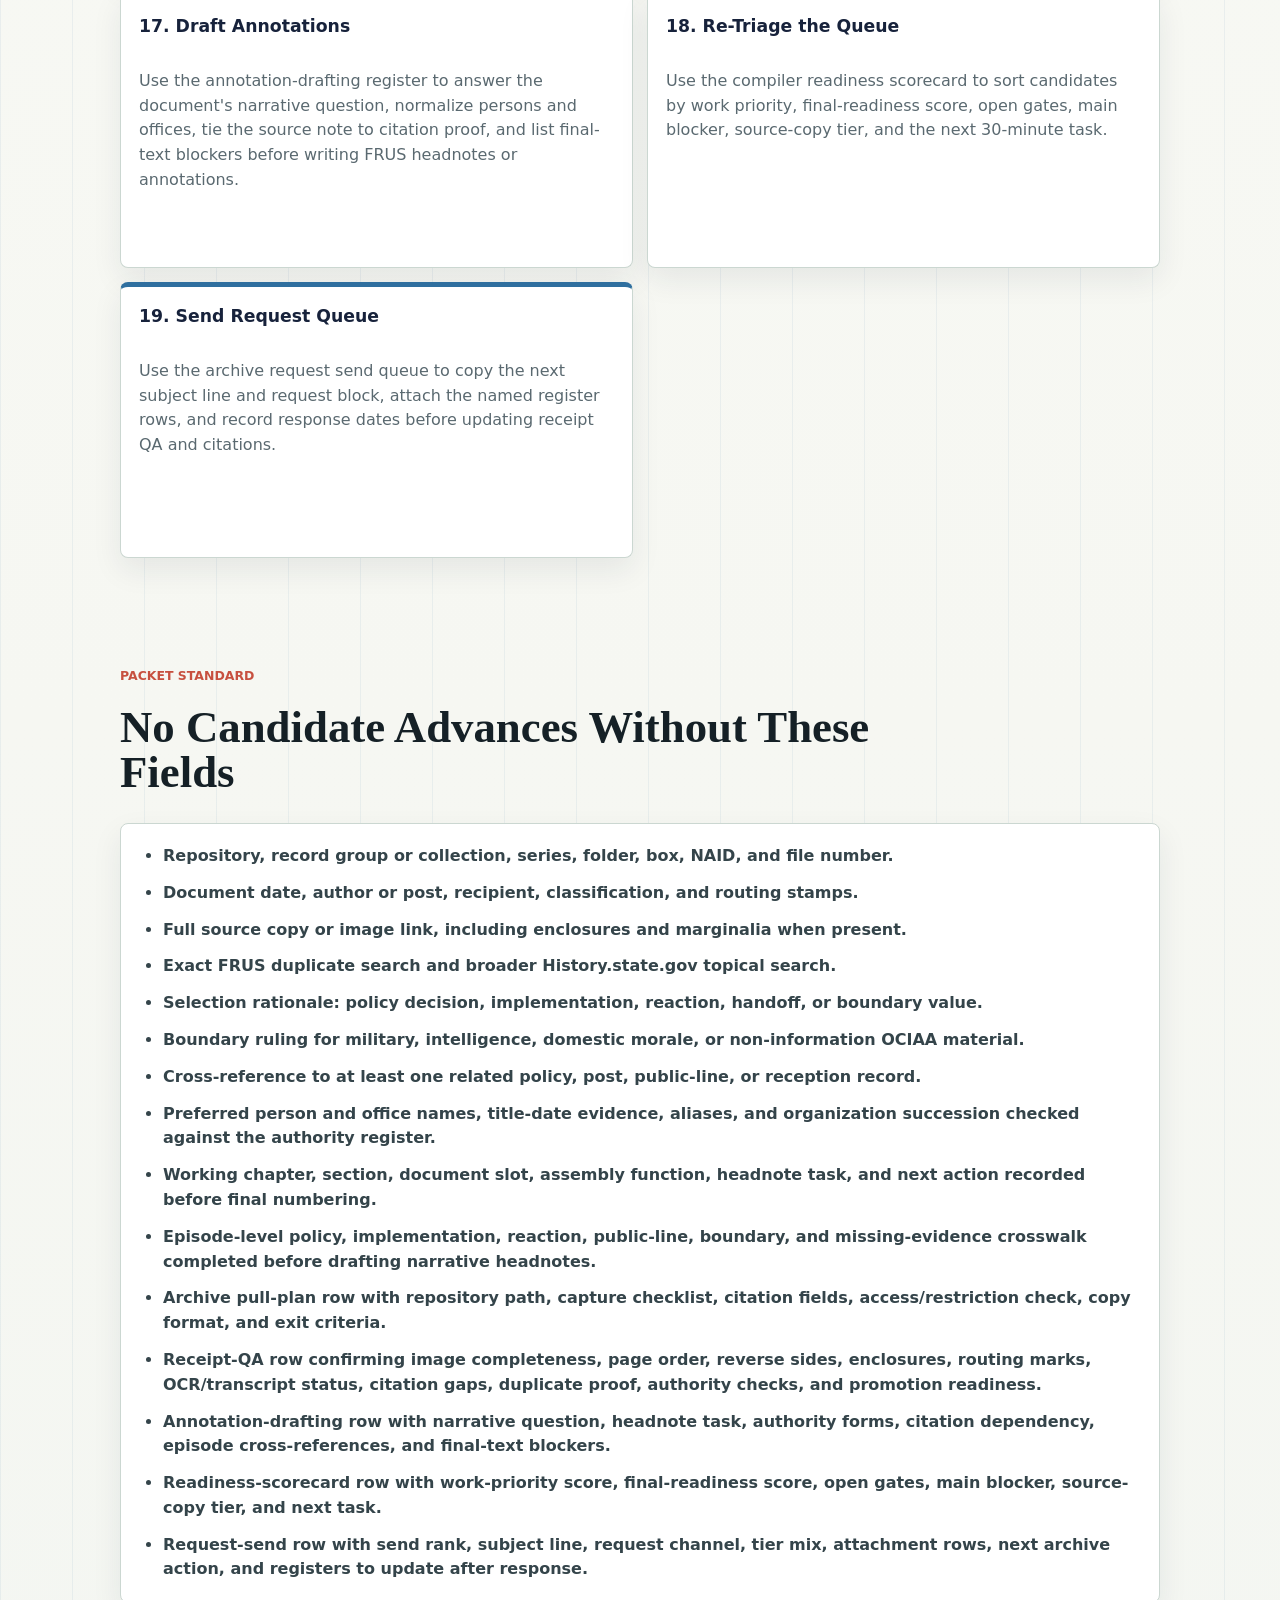
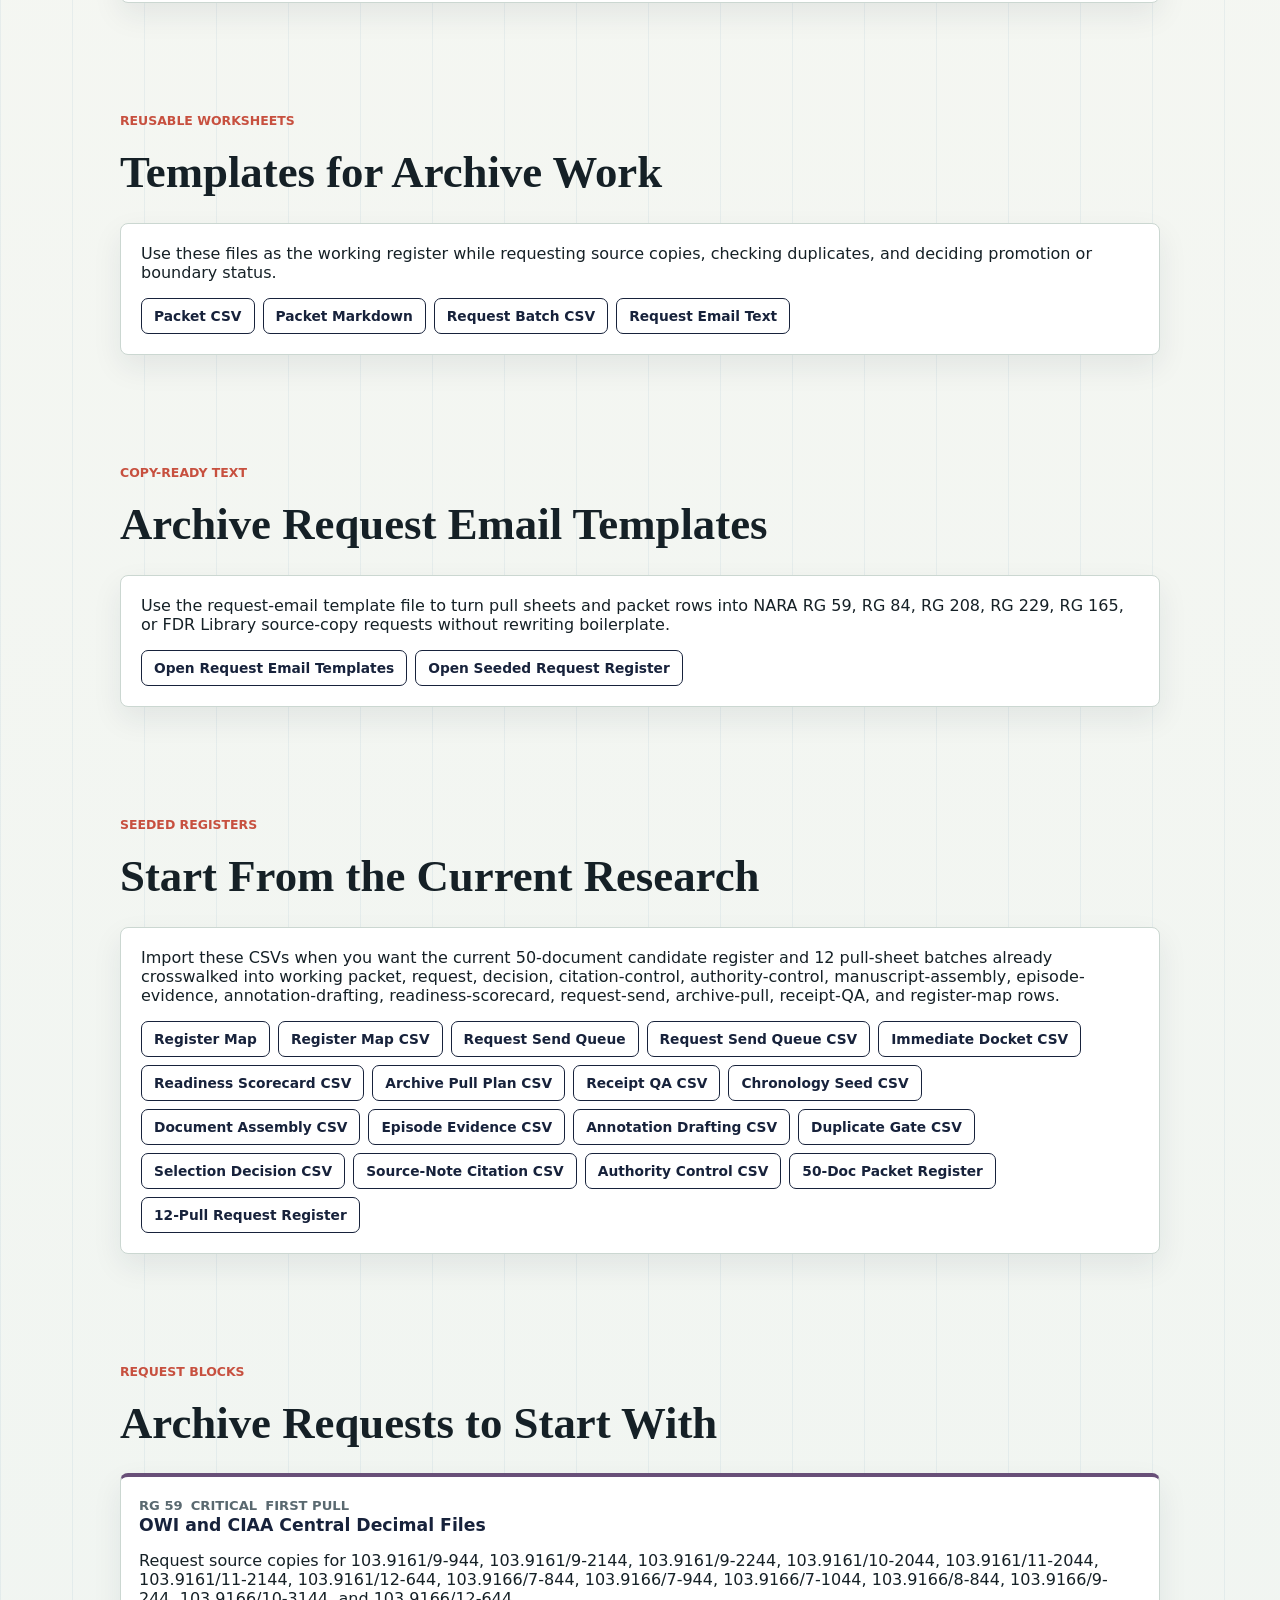
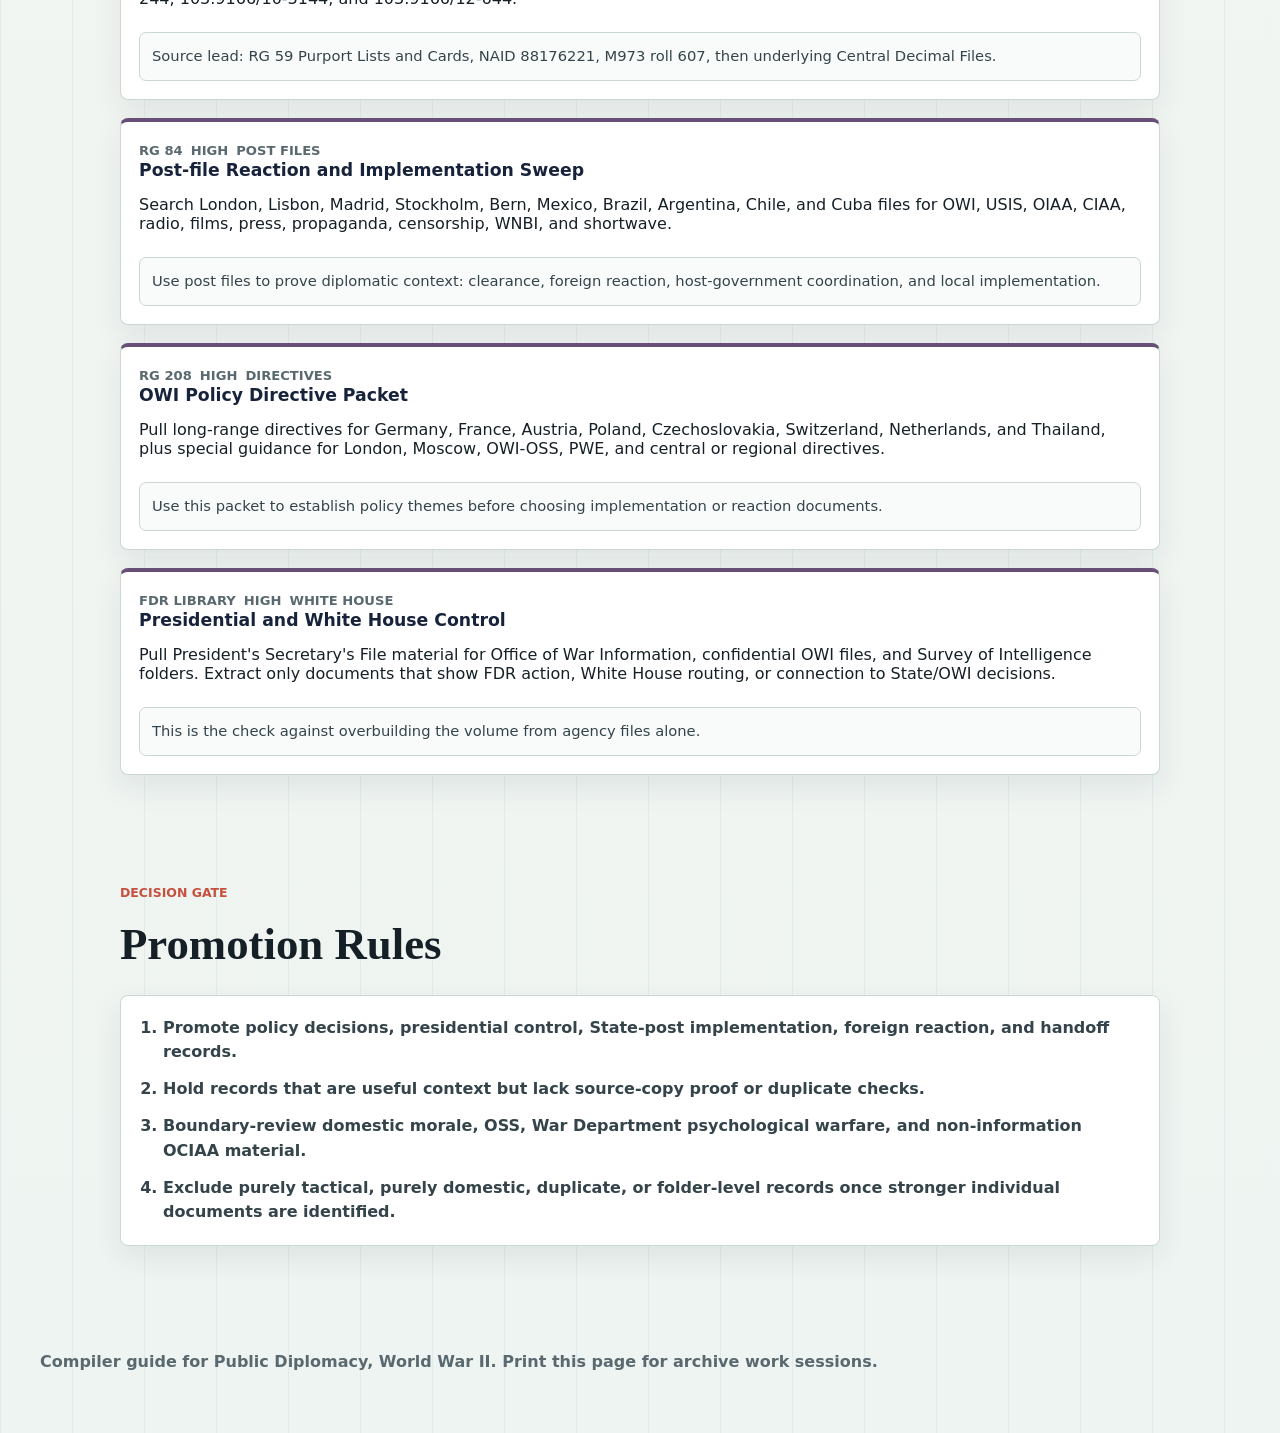
==== commit 416c0838: "Add archive request send queue" ====
--- a/compiler-guide.html
+++ b/compiler-guide.html
@@ -108,8 +108,8 @@
           FRUS selection, annotation, persons-list normalization, and manuscript
           assembly into evidence-backed episodes, executable archive pulls, and
           source-copy receipt QA, final headnote and annotation drafting, and
-          queue-level readiness triage, with a register map for navigating the
-          full CSV workflow.
+          queue-level readiness triage, with a request send queue and register
+          map for navigating the full CSV workflow.
         </p>
         <div class="hero-actions print-hide" aria-label="Guide actions">
           <a class="button primary" href="index.html#docket">Open Docket</a>
@@ -123,7 +123,7 @@
       <section class="section" aria-labelledby="first-week-title">
         <div class="section-heading compact-heading">
           <p class="kicker">Work Order</p>
-          <h2 id="first-week-title">First Eighteen Work Blocks</h2>
+          <h2 id="first-week-title">First Nineteen Work Blocks</h2>
         </div>
         <div class="file-grid guide-grid">
           <article class="file-card guide-card">
@@ -270,6 +270,14 @@
               Use the compiler readiness scorecard to sort candidates by work
               priority, final-readiness score, open gates, main blocker,
               source-copy tier, and the next 30-minute task.
+            </p>
+          </article>
+          <article class="file-card guide-card">
+            <h3>19. Send Request Queue</h3>
+            <p>
+              Use the archive request send queue to copy the next subject line
+              and request block, attach the named register rows, and record
+              response dates before updating receipt QA and citations.
             </p>
           </article>
         </div>
@@ -296,6 +304,7 @@
             <li>Receipt-QA row confirming image completeness, page order, reverse sides, enclosures, routing marks, OCR/transcript status, citation gaps, duplicate proof, authority checks, and promotion readiness.</li>
             <li>Annotation-drafting row with narrative question, headnote task, authority forms, citation dependency, episode cross-references, and final-text blockers.</li>
             <li>Readiness-scorecard row with work-priority score, final-readiness score, open gates, main blocker, source-copy tier, and next task.</li>
+            <li>Request-send row with send rank, subject line, request channel, tier mix, attachment rows, next archive action, and registers to update after response.</li>
           </ul>
         </div>
       </section>
@@ -349,12 +358,14 @@
             register and 12 pull-sheet batches already crosswalked into working
             packet, request, decision, citation-control, authority-control,
             manuscript-assembly, episode-evidence, annotation-drafting,
-            readiness-scorecard, archive-pull, receipt-QA, and register-map
-            rows.
+            readiness-scorecard, request-send, archive-pull, receipt-QA, and
+            register-map rows.
           </p>
           <div class="record-actions">
             <a href="templates/compiler-register-map.md">Register Map</a>
             <a href="templates/compiler-register-map.csv">Register Map CSV</a>
+            <a href="templates/archive-request-send-queue.md">Request Send Queue</a>
+            <a href="templates/archive-request-send-queue.csv">Request Send Queue CSV</a>
             <a href="templates/immediate-compiler-docket.csv">Immediate Docket CSV</a>
             <a href="templates/compiler-readiness-scorecard.csv">Readiness Scorecard CSV</a>
             <a href="templates/archive-trip-pull-plan.csv">Archive Pull Plan CSV</a>
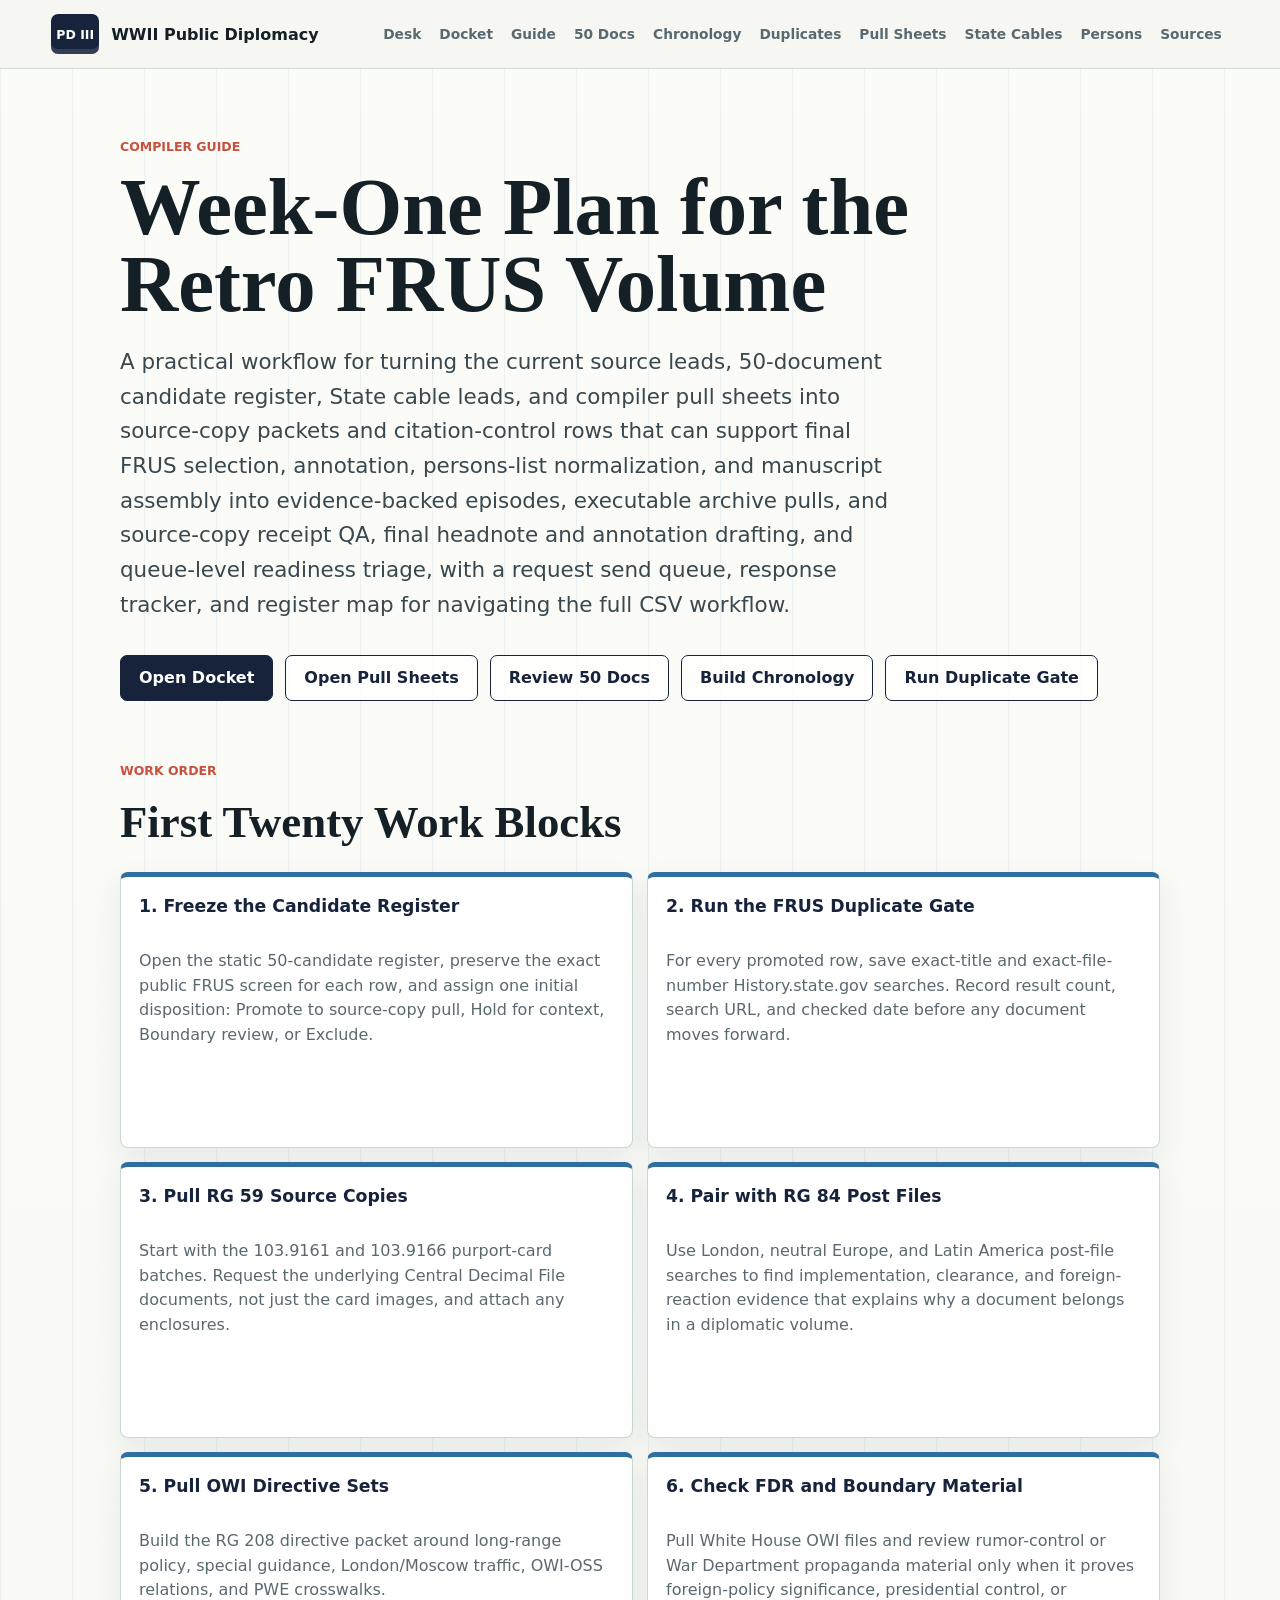
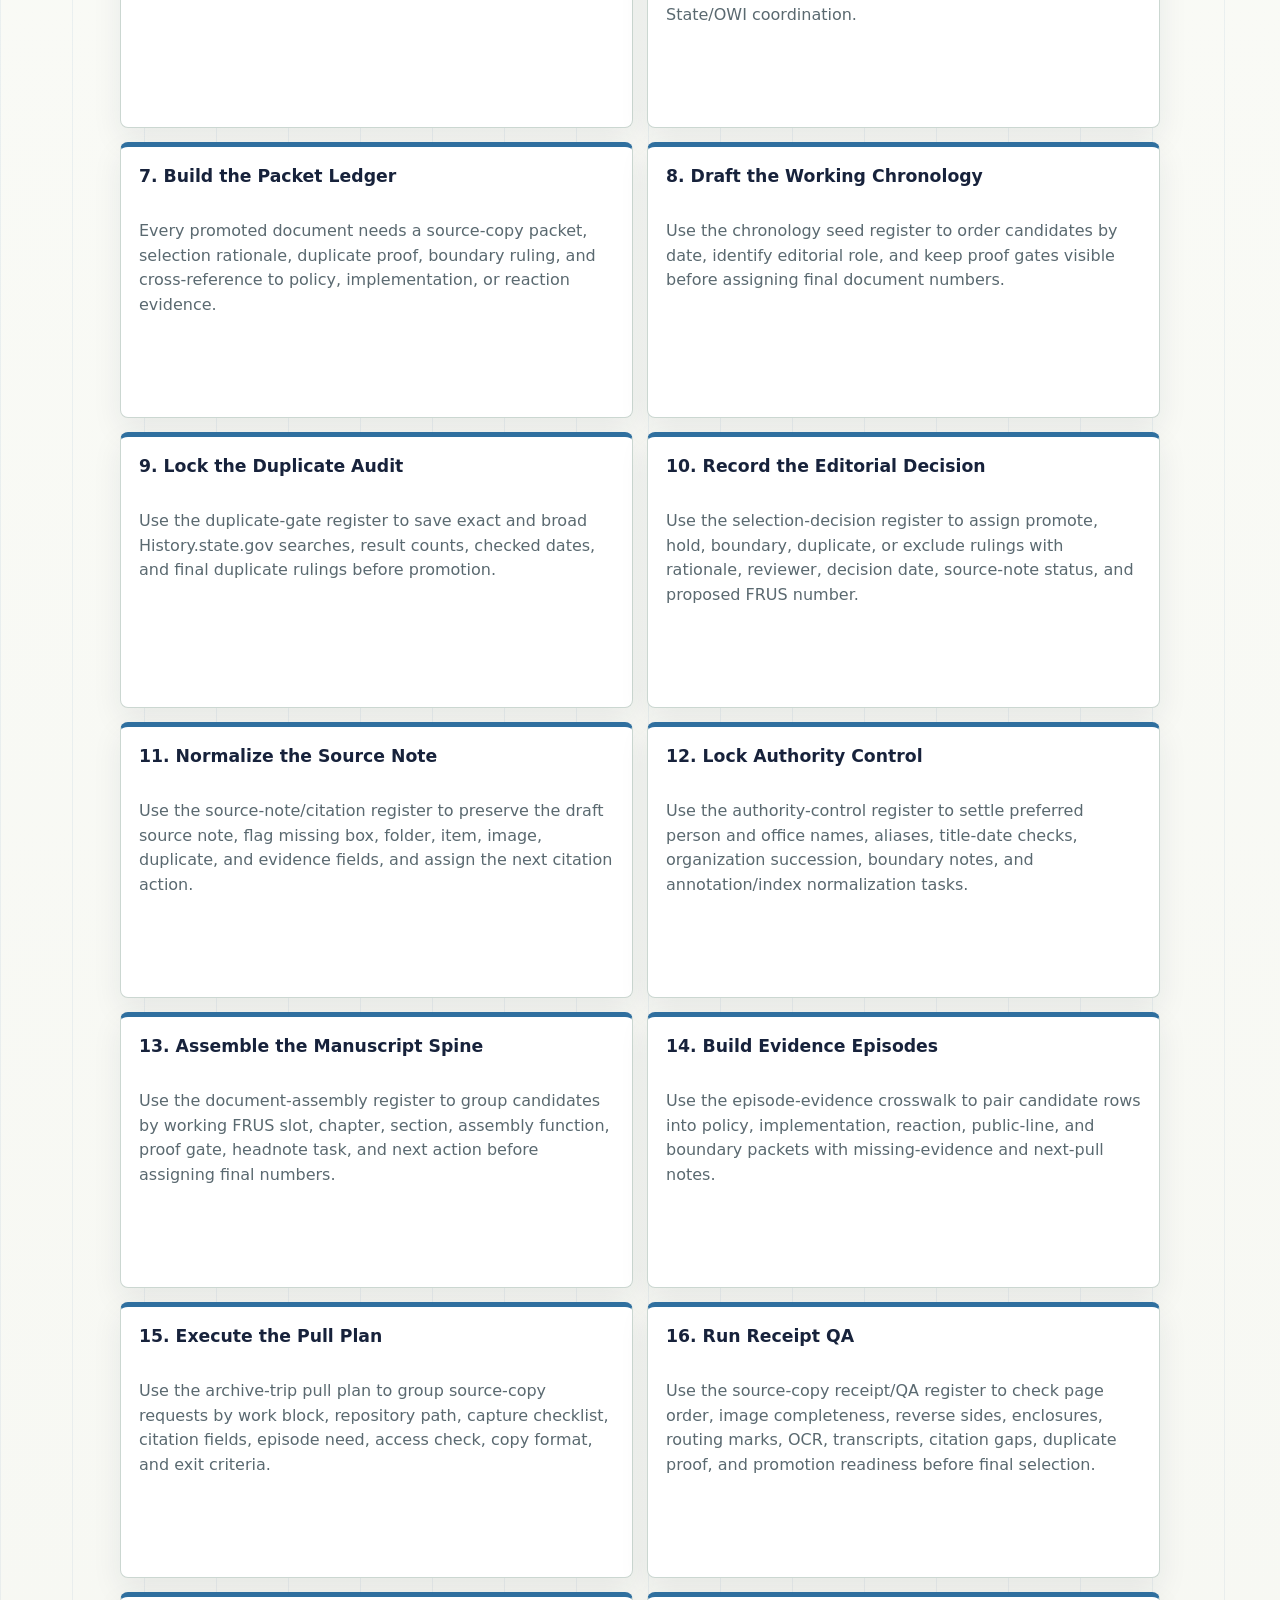
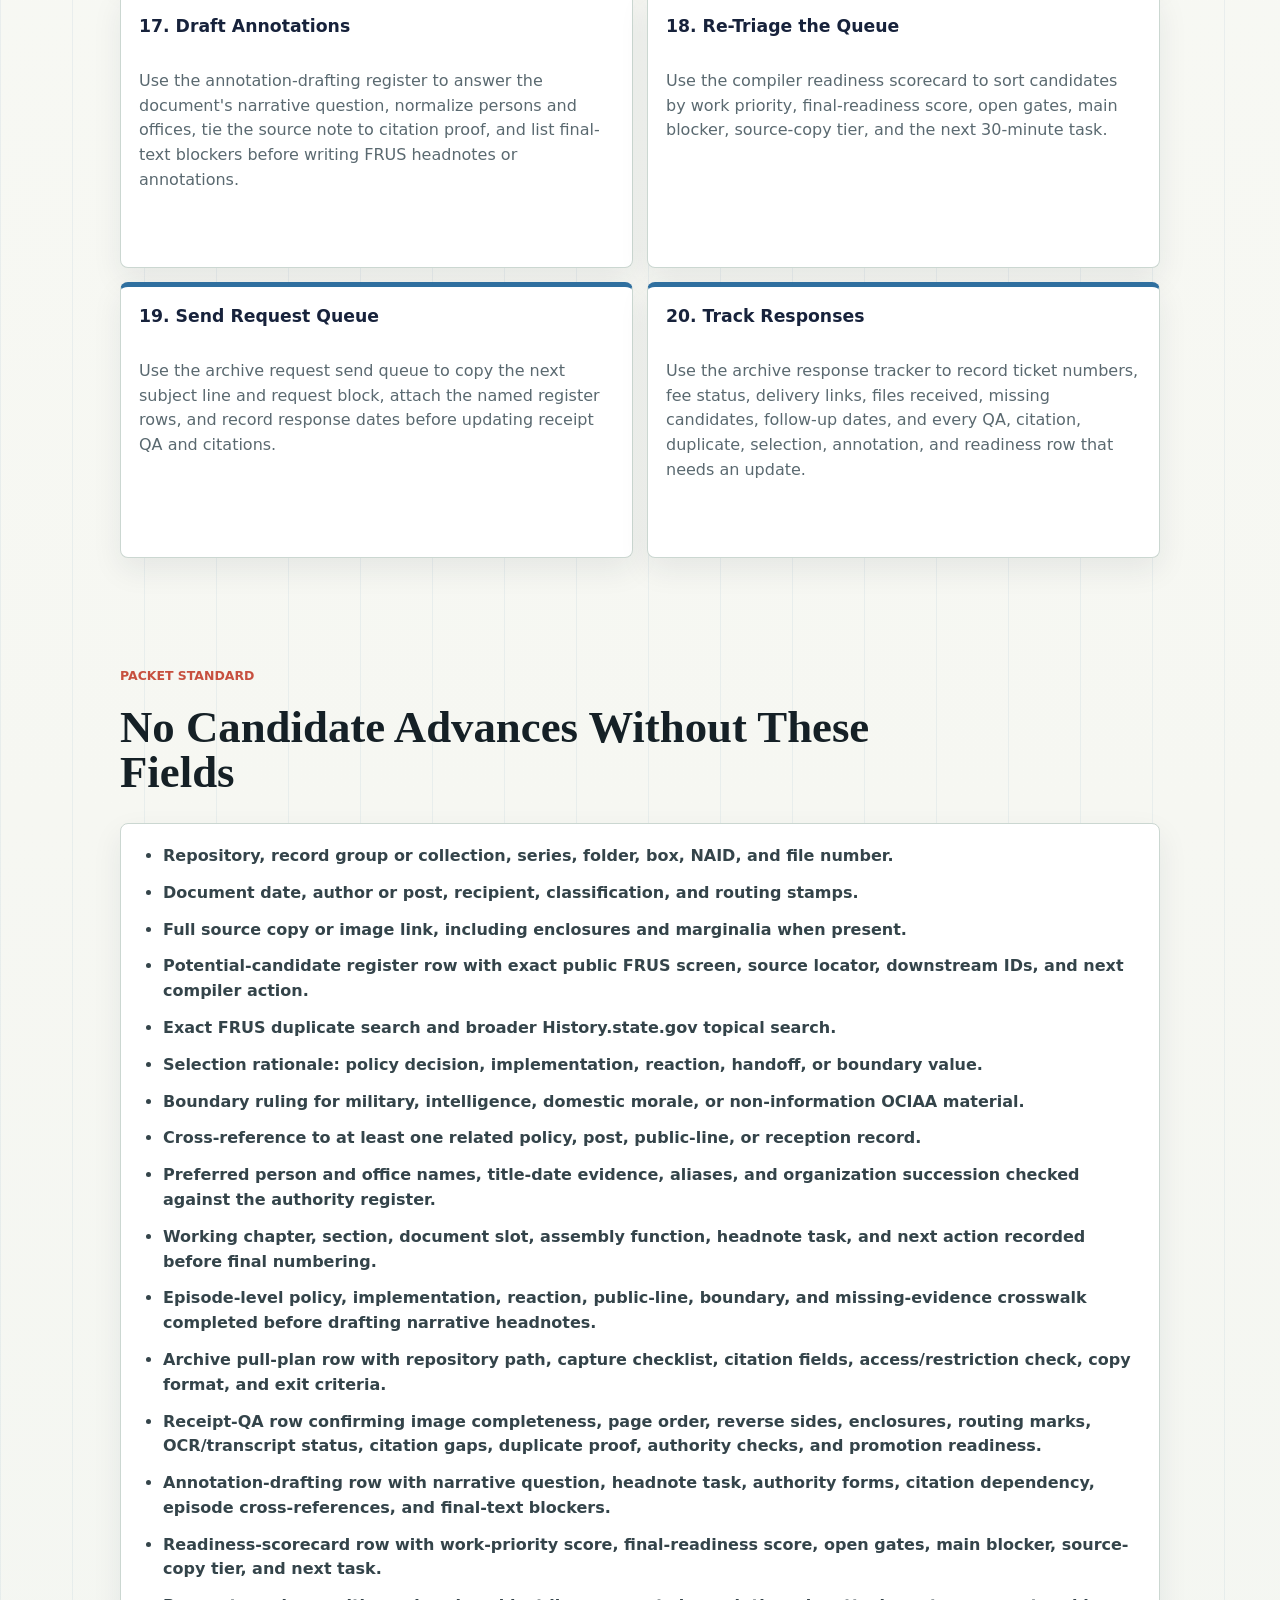
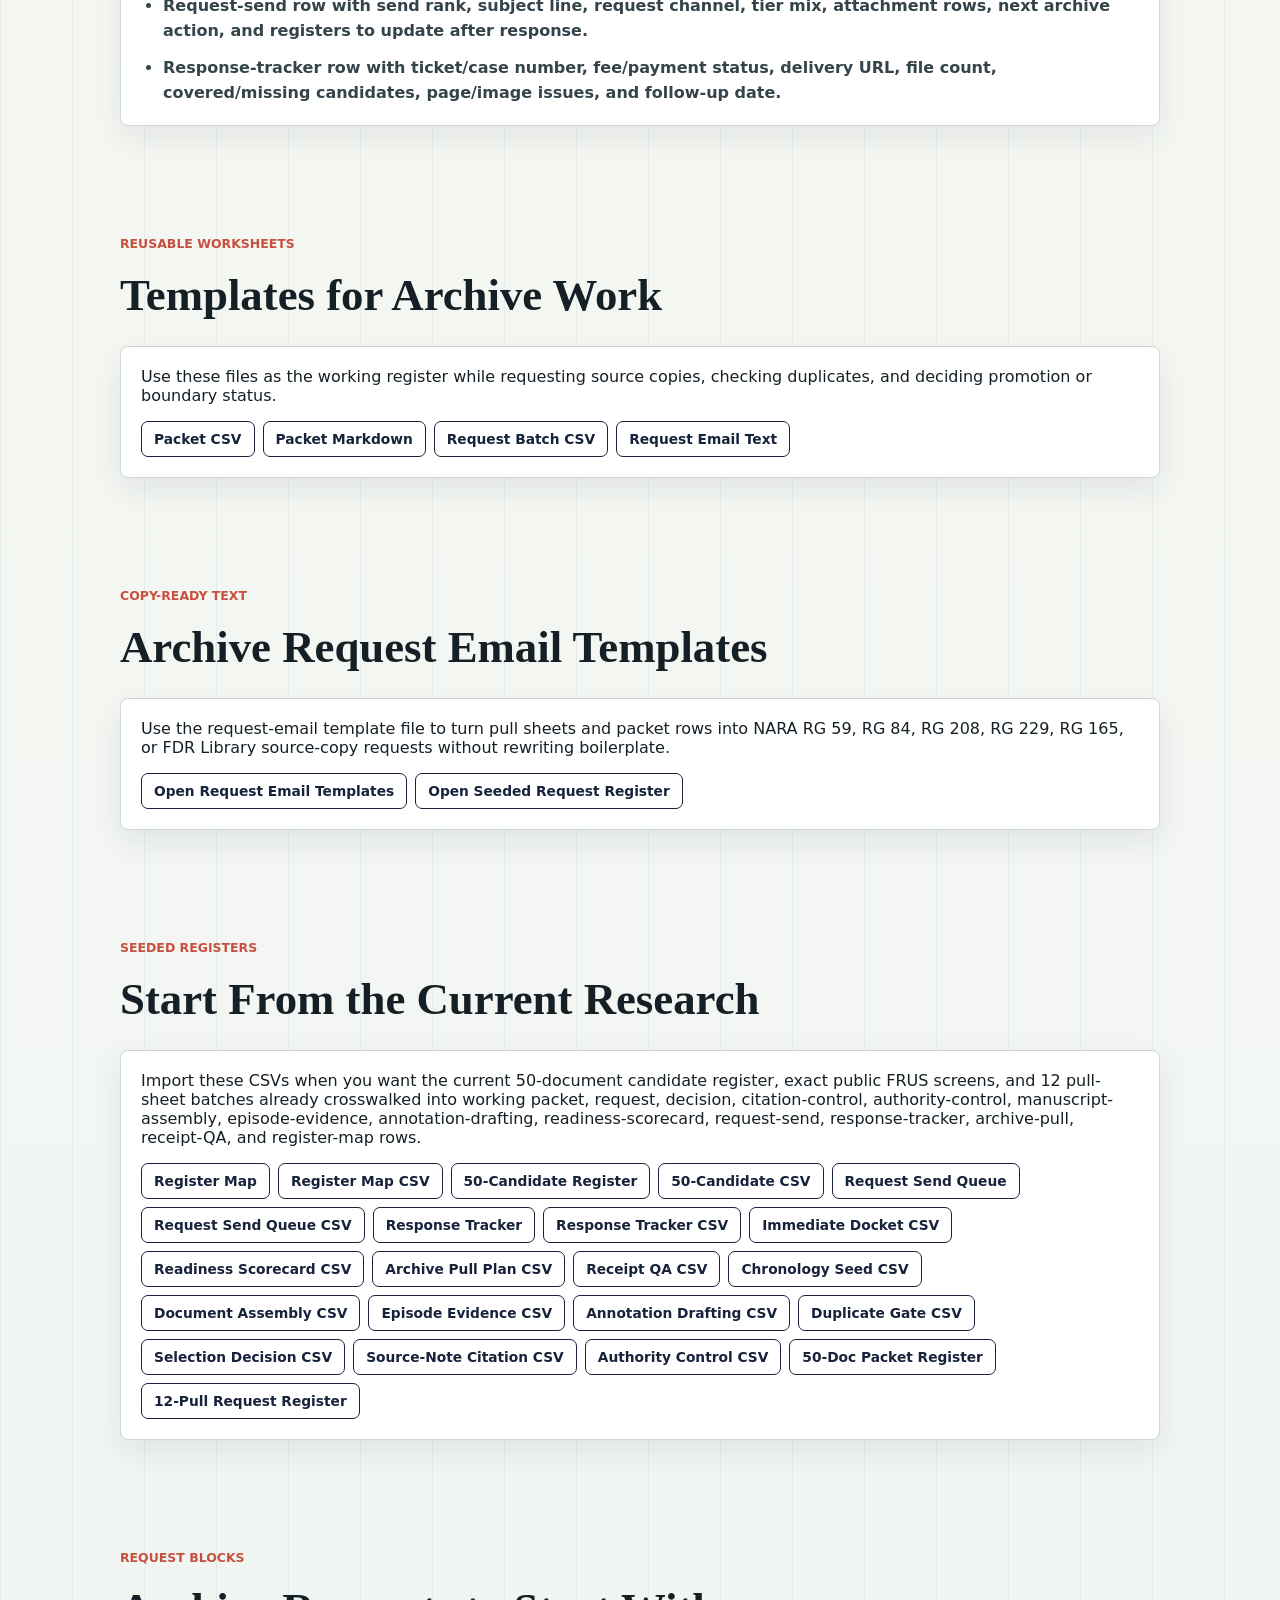
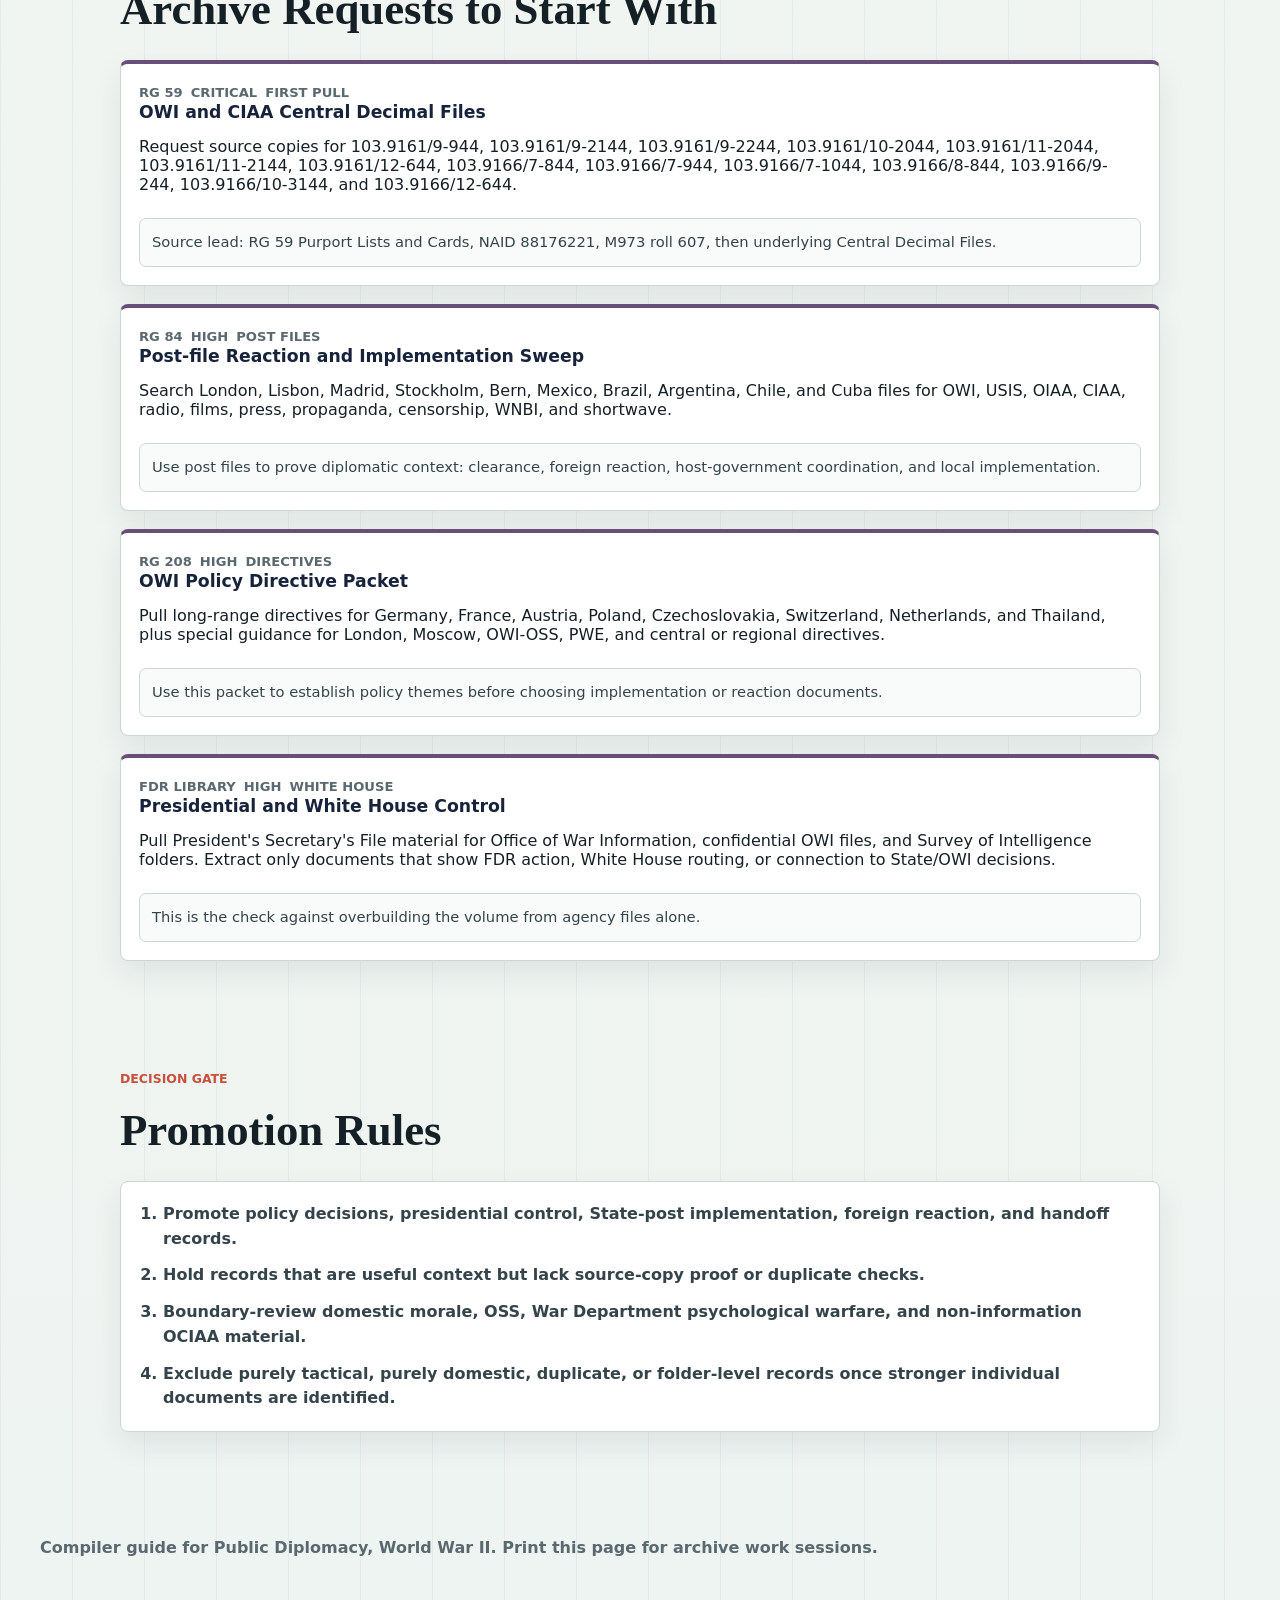
==== commit bcd5aa2c: "Add compiler candidate and response trackers" ====
--- a/compiler-guide.html
+++ b/compiler-guide.html
@@ -108,8 +108,8 @@
           FRUS selection, annotation, persons-list normalization, and manuscript
           assembly into evidence-backed episodes, executable archive pulls, and
           source-copy receipt QA, final headnote and annotation drafting, and
-          queue-level readiness triage, with a request send queue and register
-          map for navigating the full CSV workflow.
+          queue-level readiness triage, with a request send queue, response
+          tracker, and register map for navigating the full CSV workflow.
         </p>
         <div class="hero-actions print-hide" aria-label="Guide actions">
           <a class="button primary" href="index.html#docket">Open Docket</a>
@@ -123,15 +123,16 @@
       <section class="section" aria-labelledby="first-week-title">
         <div class="section-heading compact-heading">
           <p class="kicker">Work Order</p>
-          <h2 id="first-week-title">First Nineteen Work Blocks</h2>
+          <h2 id="first-week-title">First Twenty Work Blocks</h2>
         </div>
         <div class="file-grid guide-grid">
           <article class="file-card guide-card">
             <h3>1. Freeze the Candidate Register</h3>
             <p>
-              Export the 50 Docs CSV, save a dated copy, and assign each row one
-              initial disposition: Promote to source-copy pull, Hold for context,
-              Boundary review, or Exclude.
+              Open the static 50-candidate register, preserve the exact public
+              FRUS screen for each row, and assign one initial disposition:
+              Promote to source-copy pull, Hold for context, Boundary review,
+              or Exclude.
             </p>
           </article>
           <article class="file-card guide-card">
@@ -278,6 +279,15 @@
               Use the archive request send queue to copy the next subject line
               and request block, attach the named register rows, and record
               response dates before updating receipt QA and citations.
+            </p>
+          </article>
+          <article class="file-card guide-card">
+            <h3>20. Track Responses</h3>
+            <p>
+              Use the archive response tracker to record ticket numbers, fee
+              status, delivery links, files received, missing candidates,
+              follow-up dates, and every QA, citation, duplicate, selection,
+              annotation, and readiness row that needs an update.
             </p>
           </article>
         </div>
@@ -293,6 +303,7 @@
             <li>Repository, record group or collection, series, folder, box, NAID, and file number.</li>
             <li>Document date, author or post, recipient, classification, and routing stamps.</li>
             <li>Full source copy or image link, including enclosures and marginalia when present.</li>
+            <li>Potential-candidate register row with exact public FRUS screen, source locator, downstream IDs, and next compiler action.</li>
             <li>Exact FRUS duplicate search and broader History.state.gov topical search.</li>
             <li>Selection rationale: policy decision, implementation, reaction, handoff, or boundary value.</li>
             <li>Boundary ruling for military, intelligence, domestic morale, or non-information OCIAA material.</li>
@@ -305,6 +316,7 @@
             <li>Annotation-drafting row with narrative question, headnote task, authority forms, citation dependency, episode cross-references, and final-text blockers.</li>
             <li>Readiness-scorecard row with work-priority score, final-readiness score, open gates, main blocker, source-copy tier, and next task.</li>
             <li>Request-send row with send rank, subject line, request channel, tier mix, attachment rows, next archive action, and registers to update after response.</li>
+            <li>Response-tracker row with ticket/case number, fee/payment status, delivery URL, file count, covered/missing candidates, page/image issues, and follow-up date.</li>
           </ul>
         </div>
       </section>
@@ -355,17 +367,21 @@
         <div class="guide-panel">
           <p>
             Import these CSVs when you want the current 50-document candidate
-            register and 12 pull-sheet batches already crosswalked into working
-            packet, request, decision, citation-control, authority-control,
+            register, exact public FRUS screens, and 12 pull-sheet batches
+            already crosswalked into working packet, request, decision, citation-control, authority-control,
             manuscript-assembly, episode-evidence, annotation-drafting,
-            readiness-scorecard, request-send, archive-pull, receipt-QA, and
-            register-map rows.
+            readiness-scorecard, request-send, response-tracker, archive-pull,
+            receipt-QA, and register-map rows.
           </p>
           <div class="record-actions">
             <a href="templates/compiler-register-map.md">Register Map</a>
             <a href="templates/compiler-register-map.csv">Register Map CSV</a>
+            <a href="templates/potential-frus-document-candidates.md">50-Candidate Register</a>
+            <a href="templates/potential-frus-document-candidates.csv">50-Candidate CSV</a>
             <a href="templates/archive-request-send-queue.md">Request Send Queue</a>
             <a href="templates/archive-request-send-queue.csv">Request Send Queue CSV</a>
+            <a href="templates/archive-response-tracker.md">Response Tracker</a>
+            <a href="templates/archive-response-tracker.csv">Response Tracker CSV</a>
             <a href="templates/immediate-compiler-docket.csv">Immediate Docket CSV</a>
             <a href="templates/compiler-readiness-scorecard.csv">Readiness Scorecard CSV</a>
             <a href="templates/archive-trip-pull-plan.csv">Archive Pull Plan CSV</a>
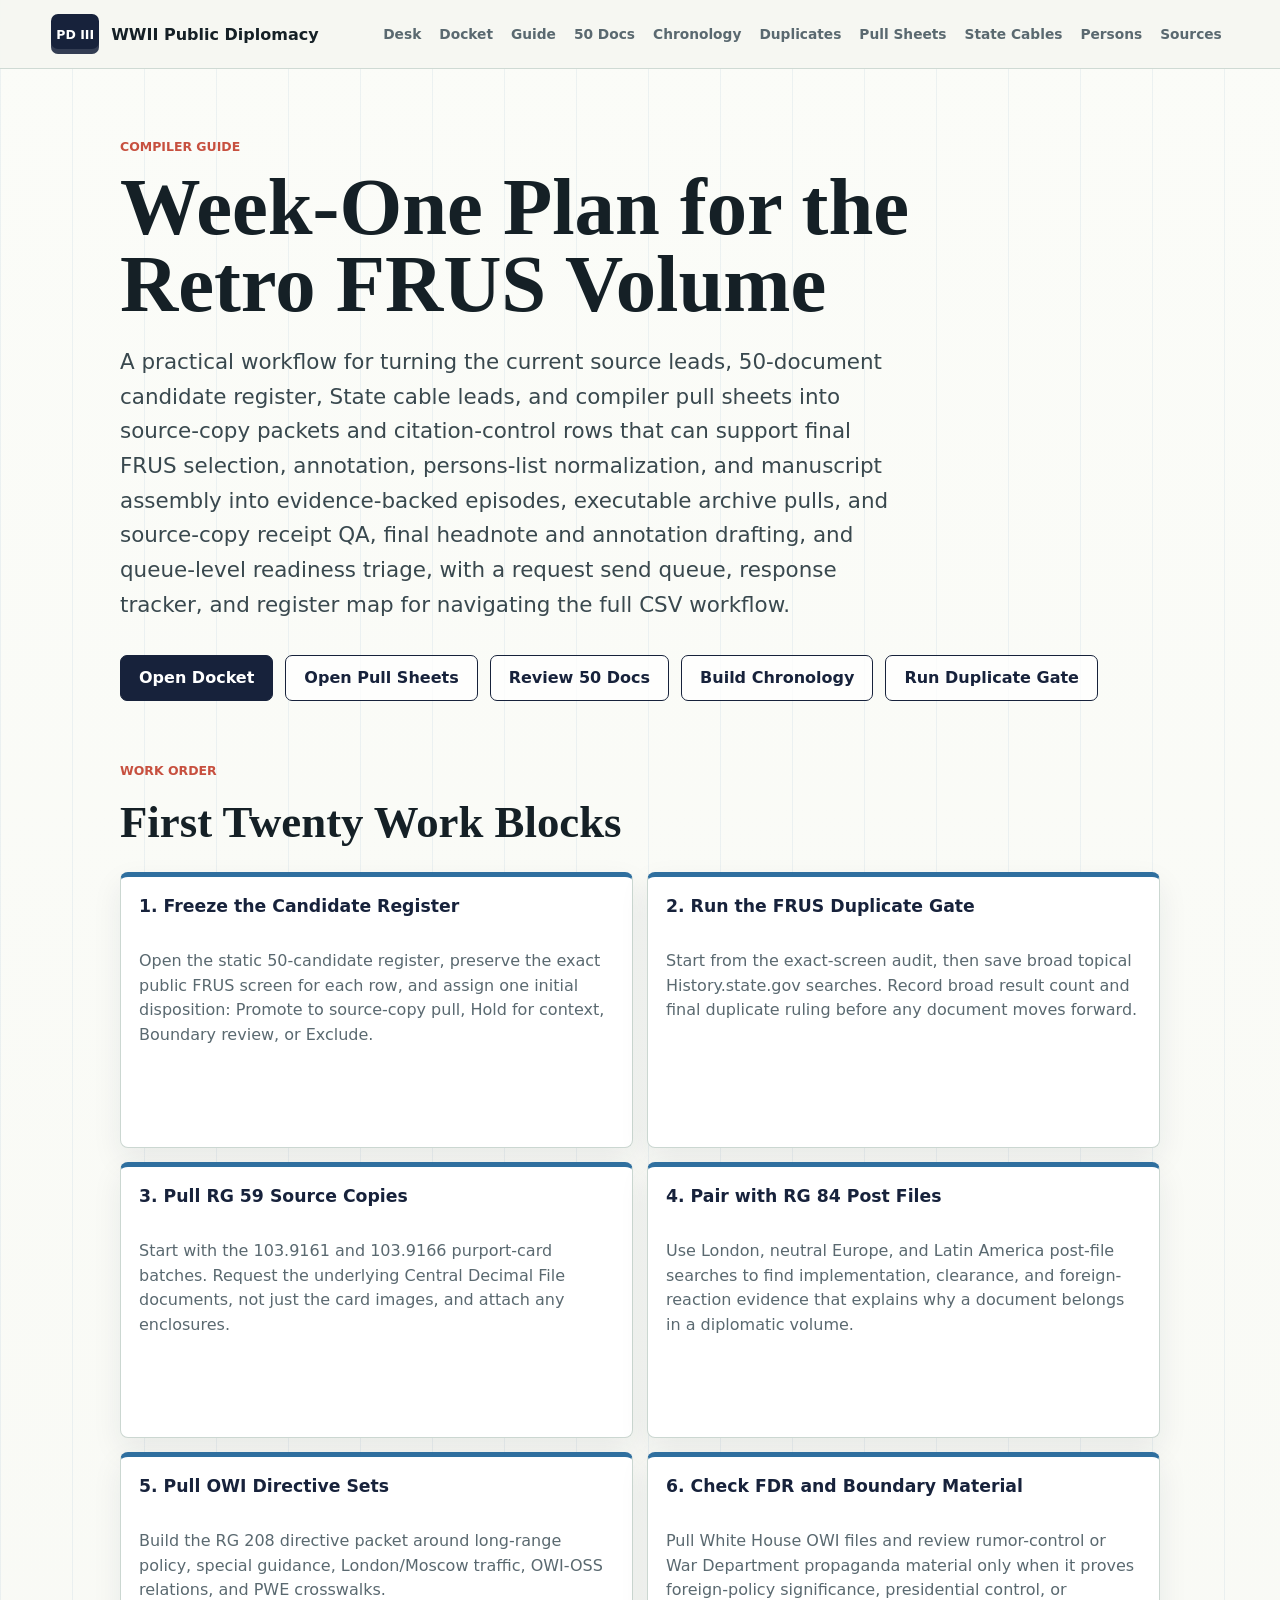
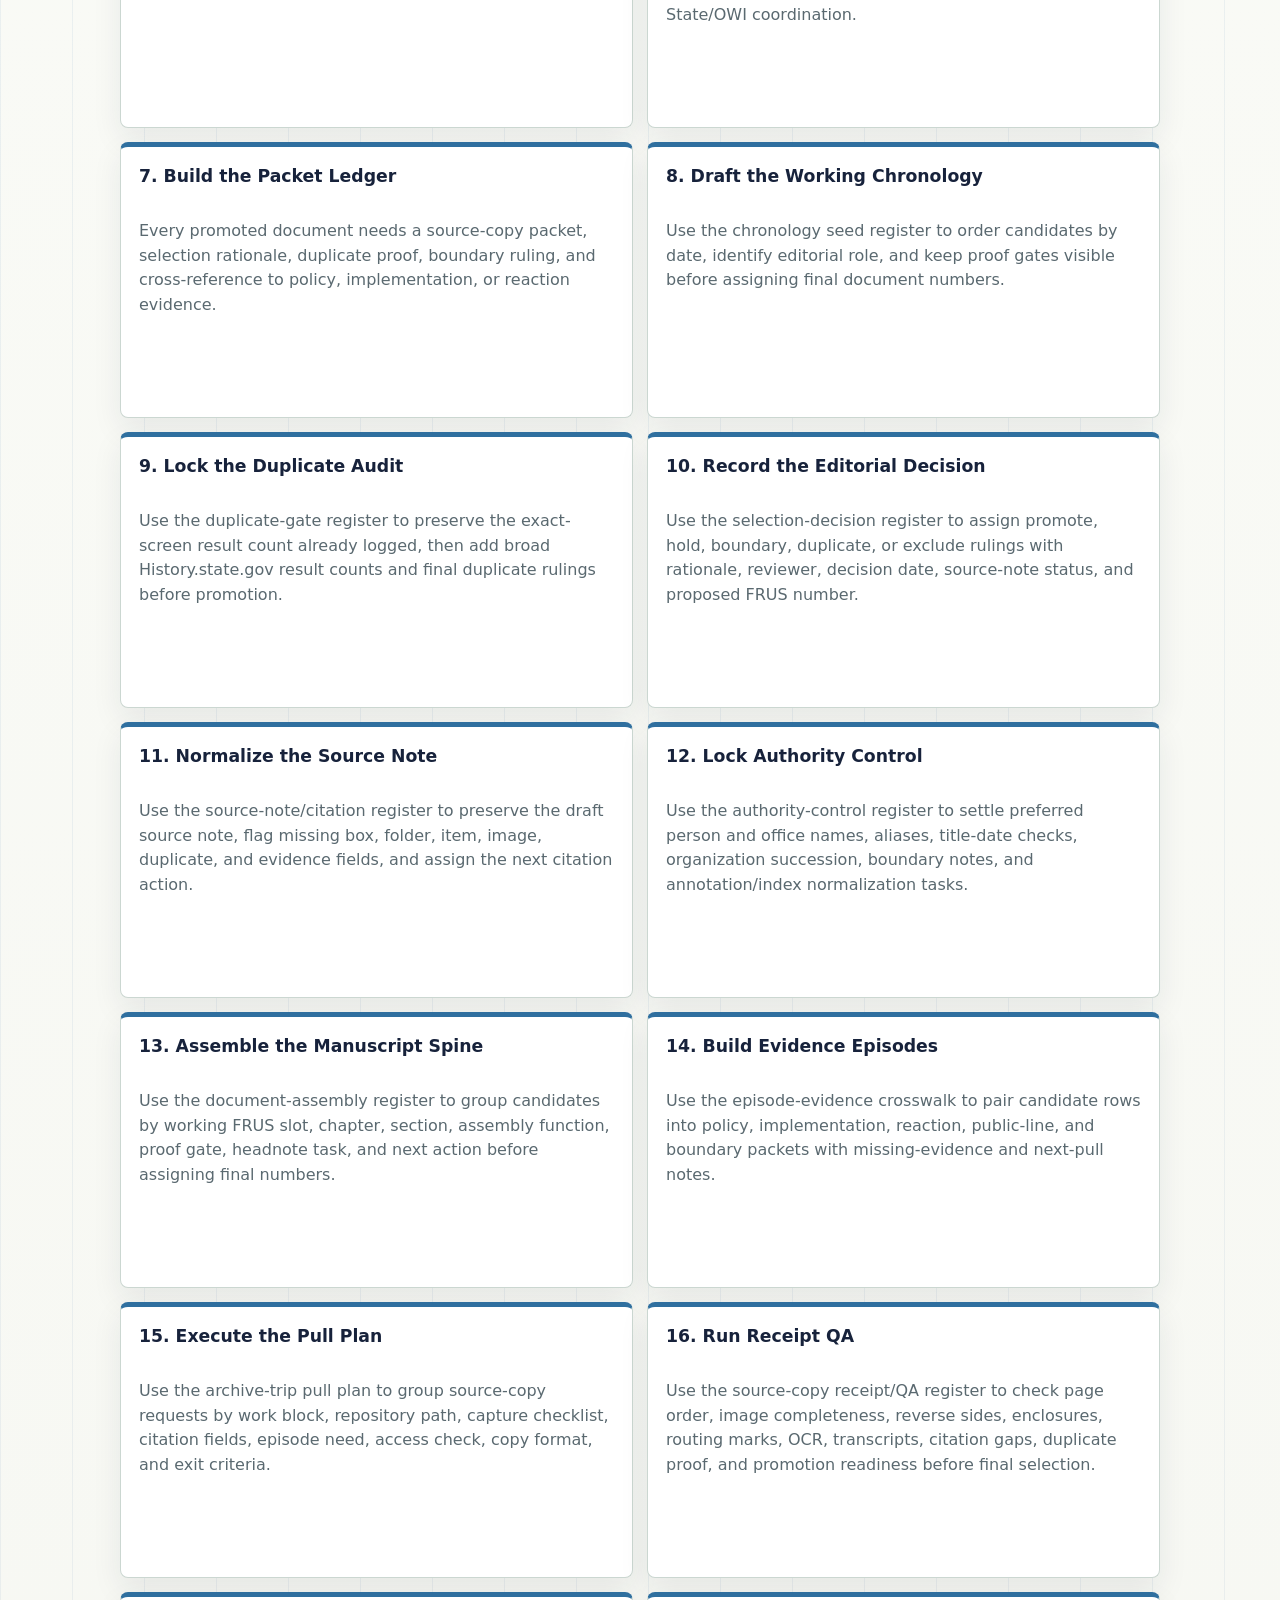
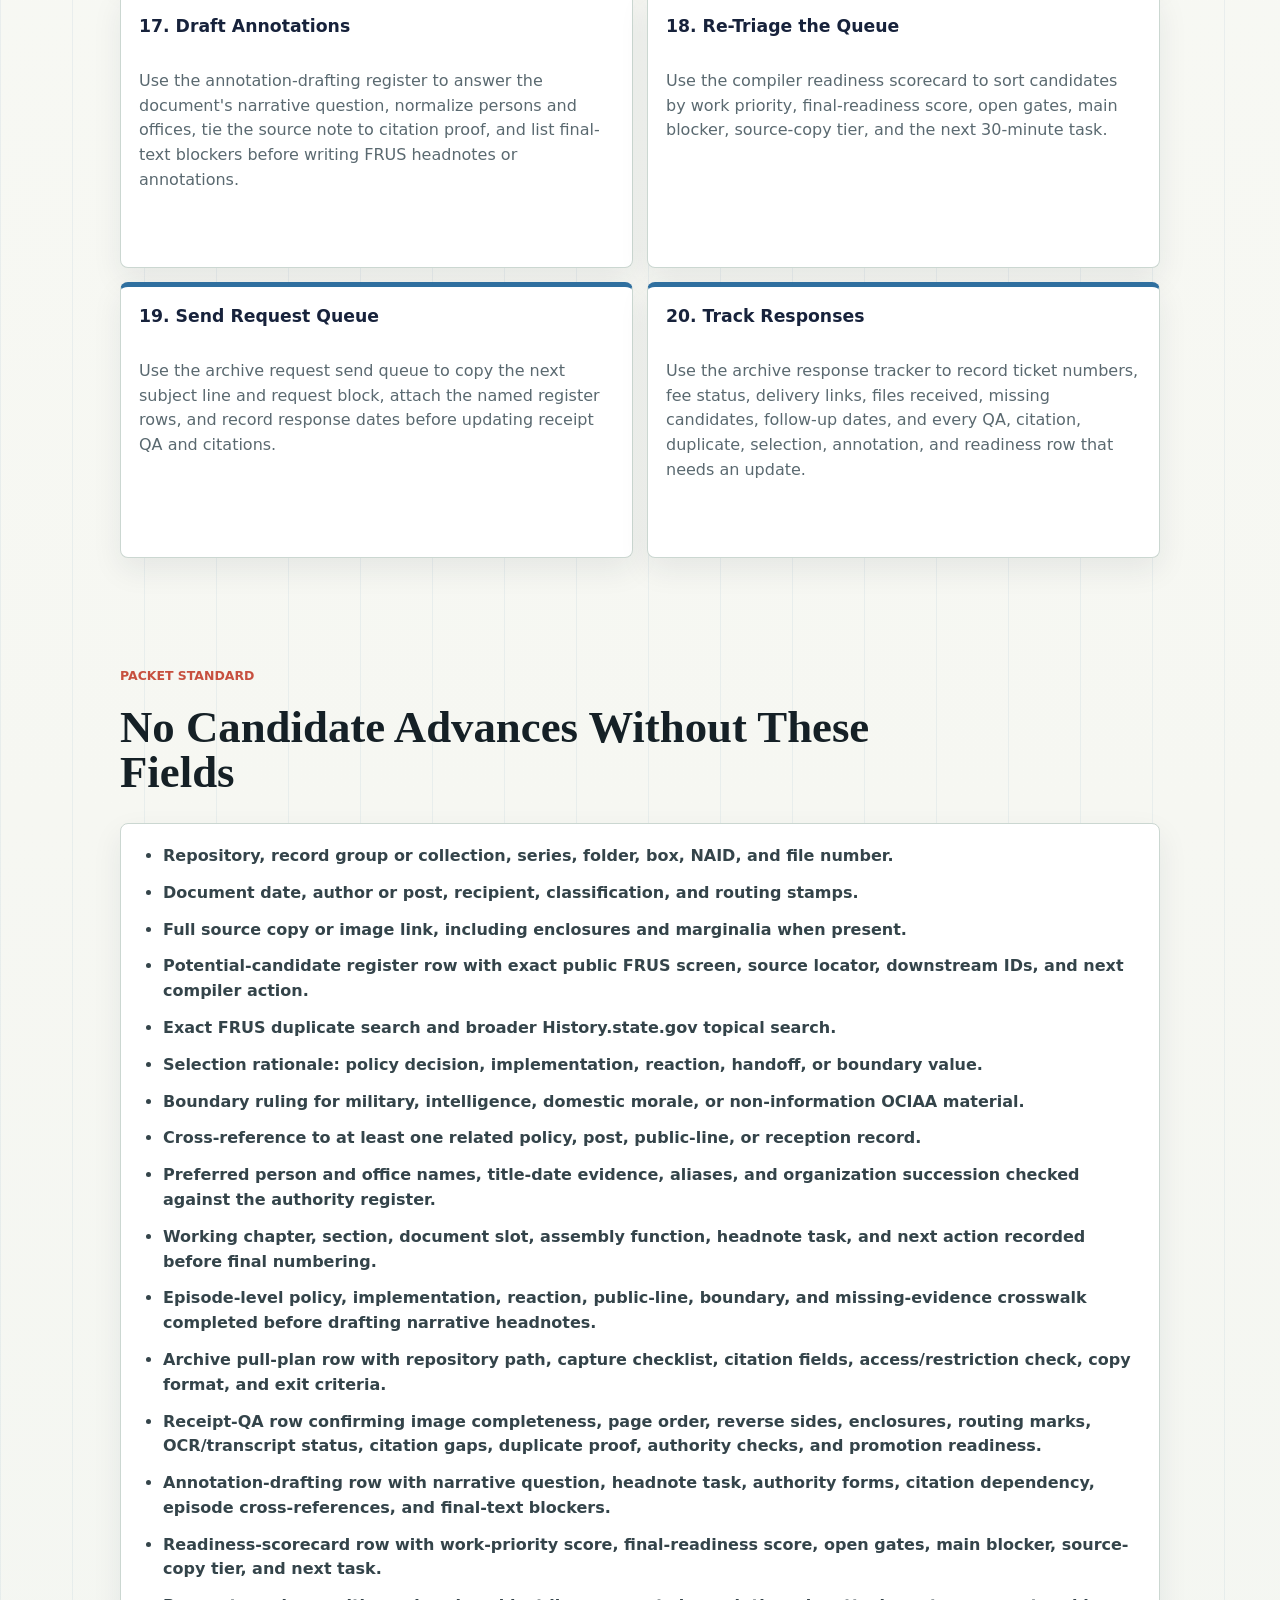
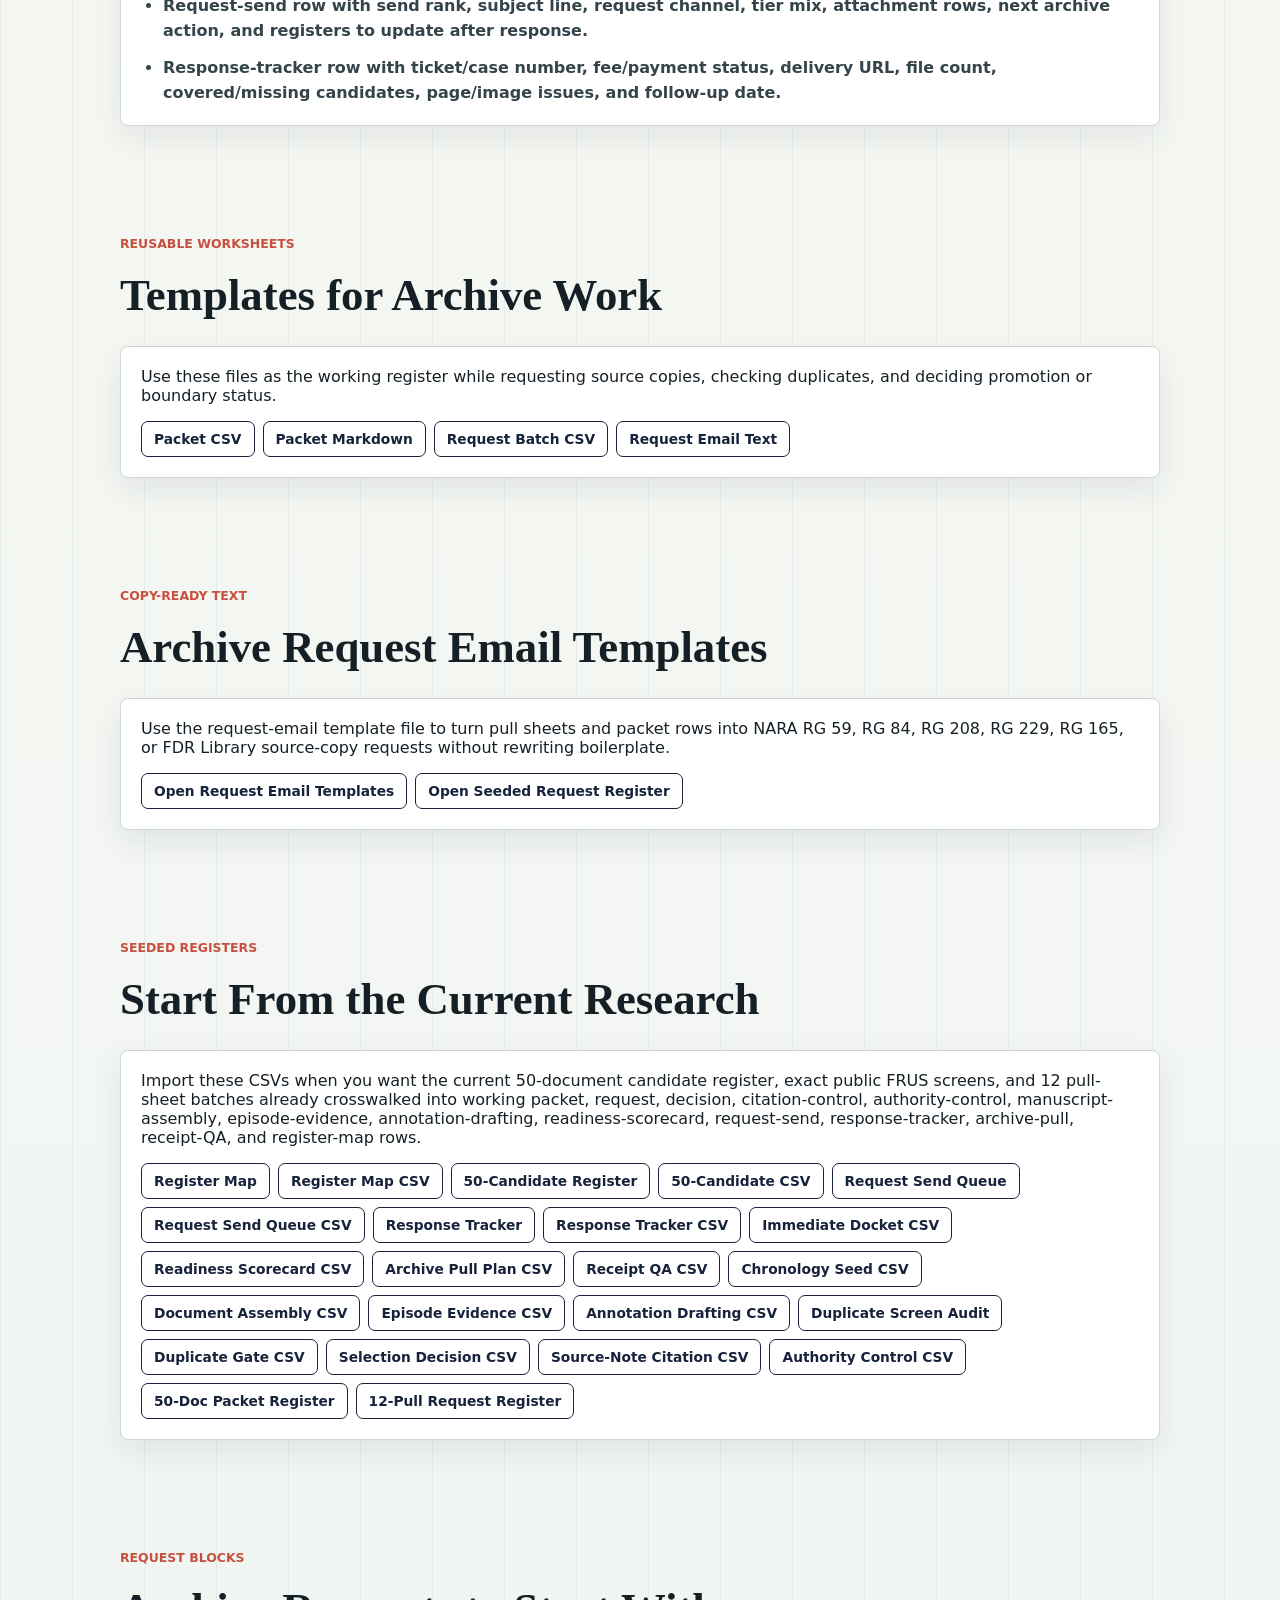
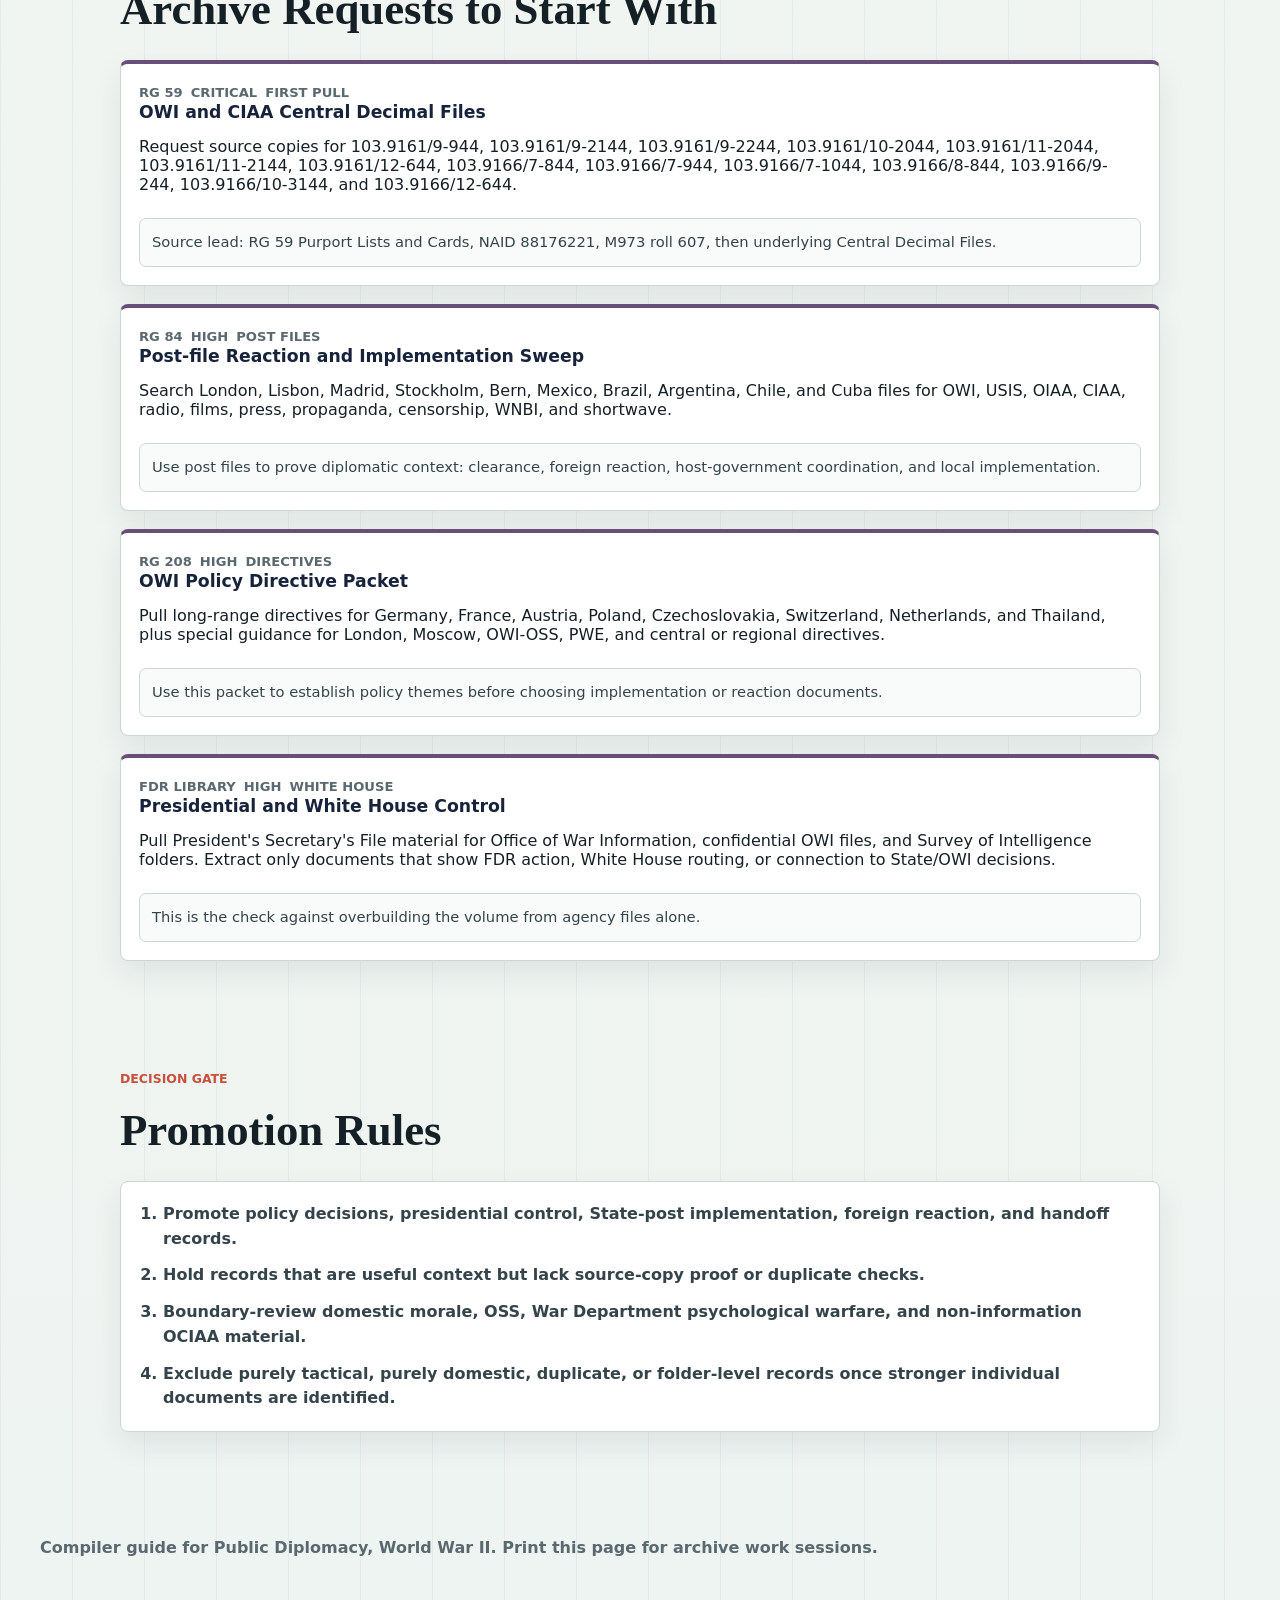
==== commit 03a87548: "Log exact FRUS duplicate screens" ====
--- a/compiler-guide.html
+++ b/compiler-guide.html
@@ -138,9 +138,9 @@
           <article class="file-card guide-card">
             <h3>2. Run the FRUS Duplicate Gate</h3>
             <p>
-              For every promoted row, save exact-title and exact-file-number
-              History.state.gov searches. Record result count, search URL, and
-              checked date before any document moves forward.
+              Start from the exact-screen audit, then save broad topical
+              History.state.gov searches. Record broad result count and final
+              duplicate ruling before any document moves forward.
             </p>
           </article>
           <article class="file-card guide-card">
@@ -194,9 +194,9 @@
           <article class="file-card guide-card">
             <h3>9. Lock the Duplicate Audit</h3>
             <p>
-              Use the duplicate-gate register to save exact and broad
-              History.state.gov searches, result counts, checked dates, and
-              final duplicate rulings before promotion.
+              Use the duplicate-gate register to preserve the exact-screen
+              result count already logged, then add broad History.state.gov
+              result counts and final duplicate rulings before promotion.
             </p>
           </article>
           <article class="file-card guide-card">
@@ -390,6 +390,7 @@
             <a href="templates/frus-document-assembly-register.csv">Document Assembly CSV</a>
             <a href="templates/episode-evidence-crosswalk.csv">Episode Evidence CSV</a>
             <a href="templates/frus-annotation-drafting-register.csv">Annotation Drafting CSV</a>
+            <a href="templates/public-frus-duplicate-screen-audit.md">Duplicate Screen Audit</a>
             <a href="templates/duplicate-gate-register.csv">Duplicate Gate CSV</a>
             <a href="templates/selection-decision-register.csv">Selection Decision CSV</a>
             <a href="templates/source-note-citation-register.csv">Source-Note Citation CSV</a>
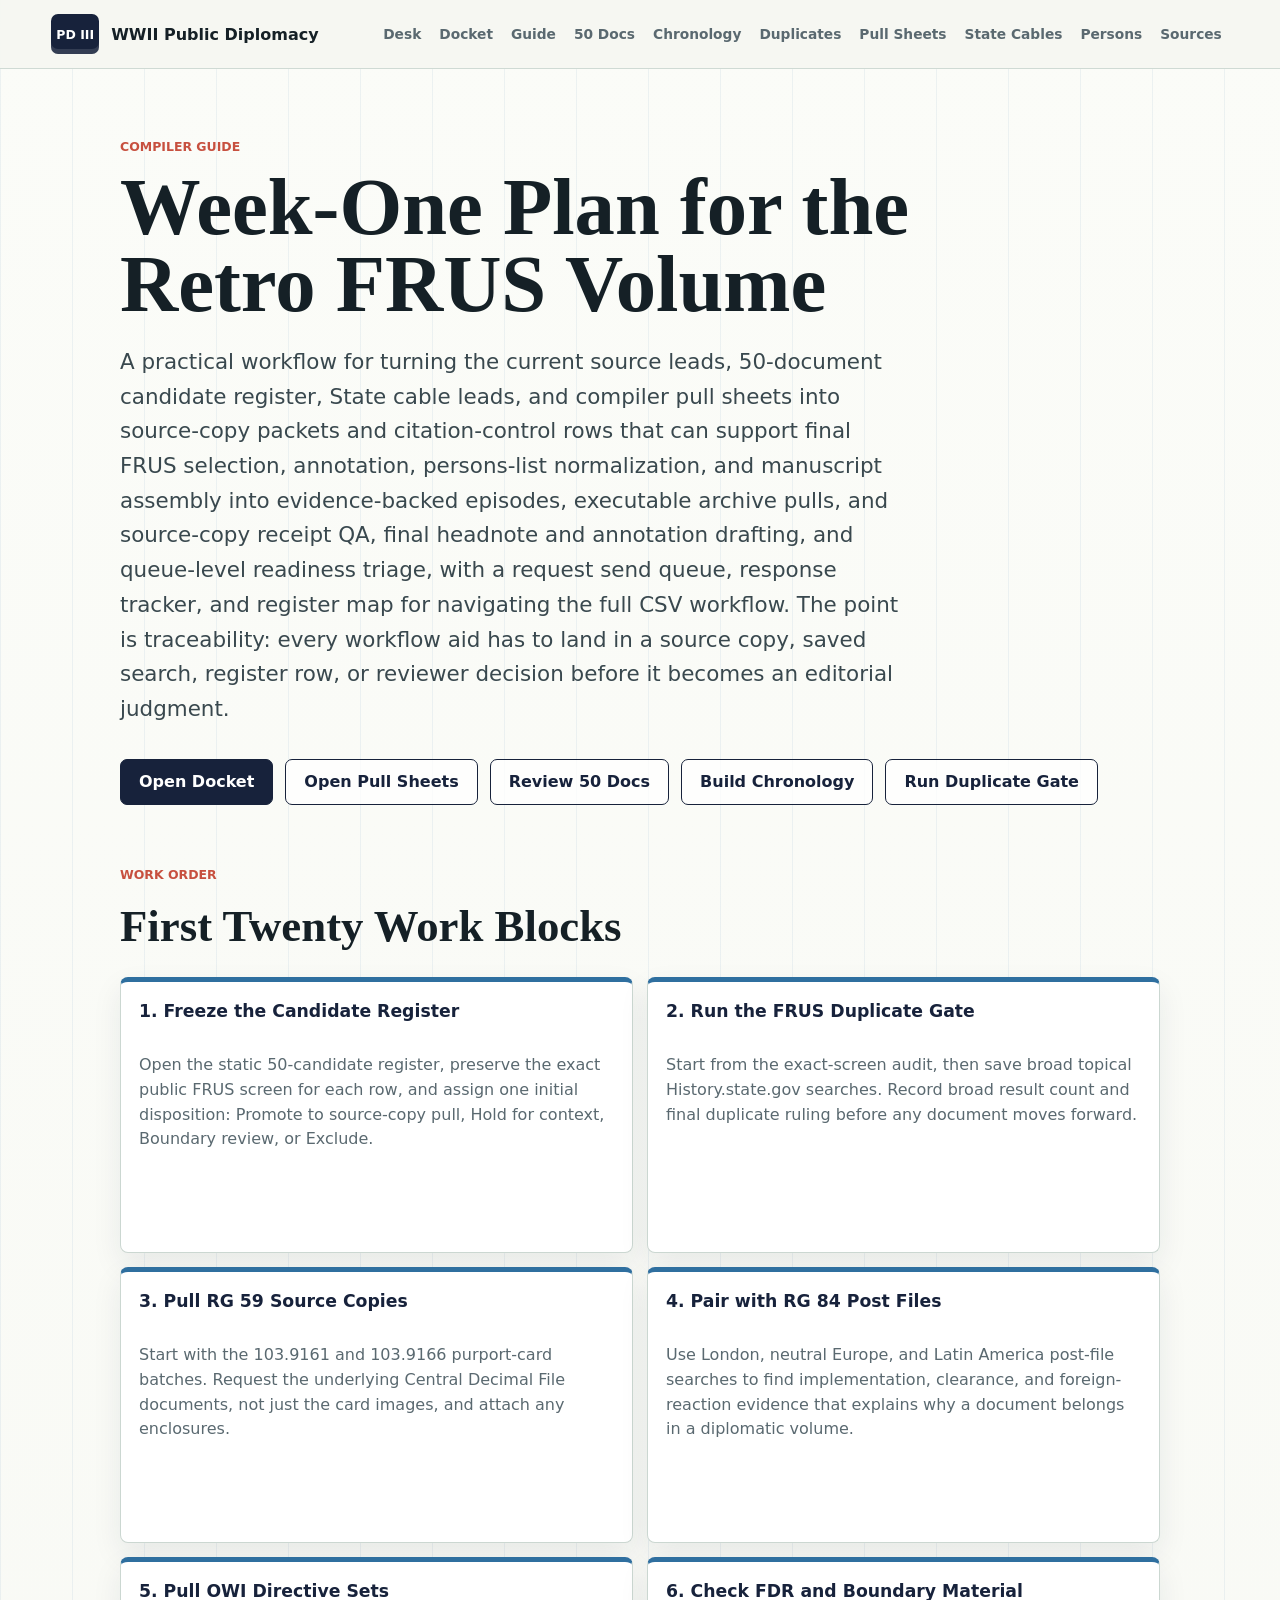
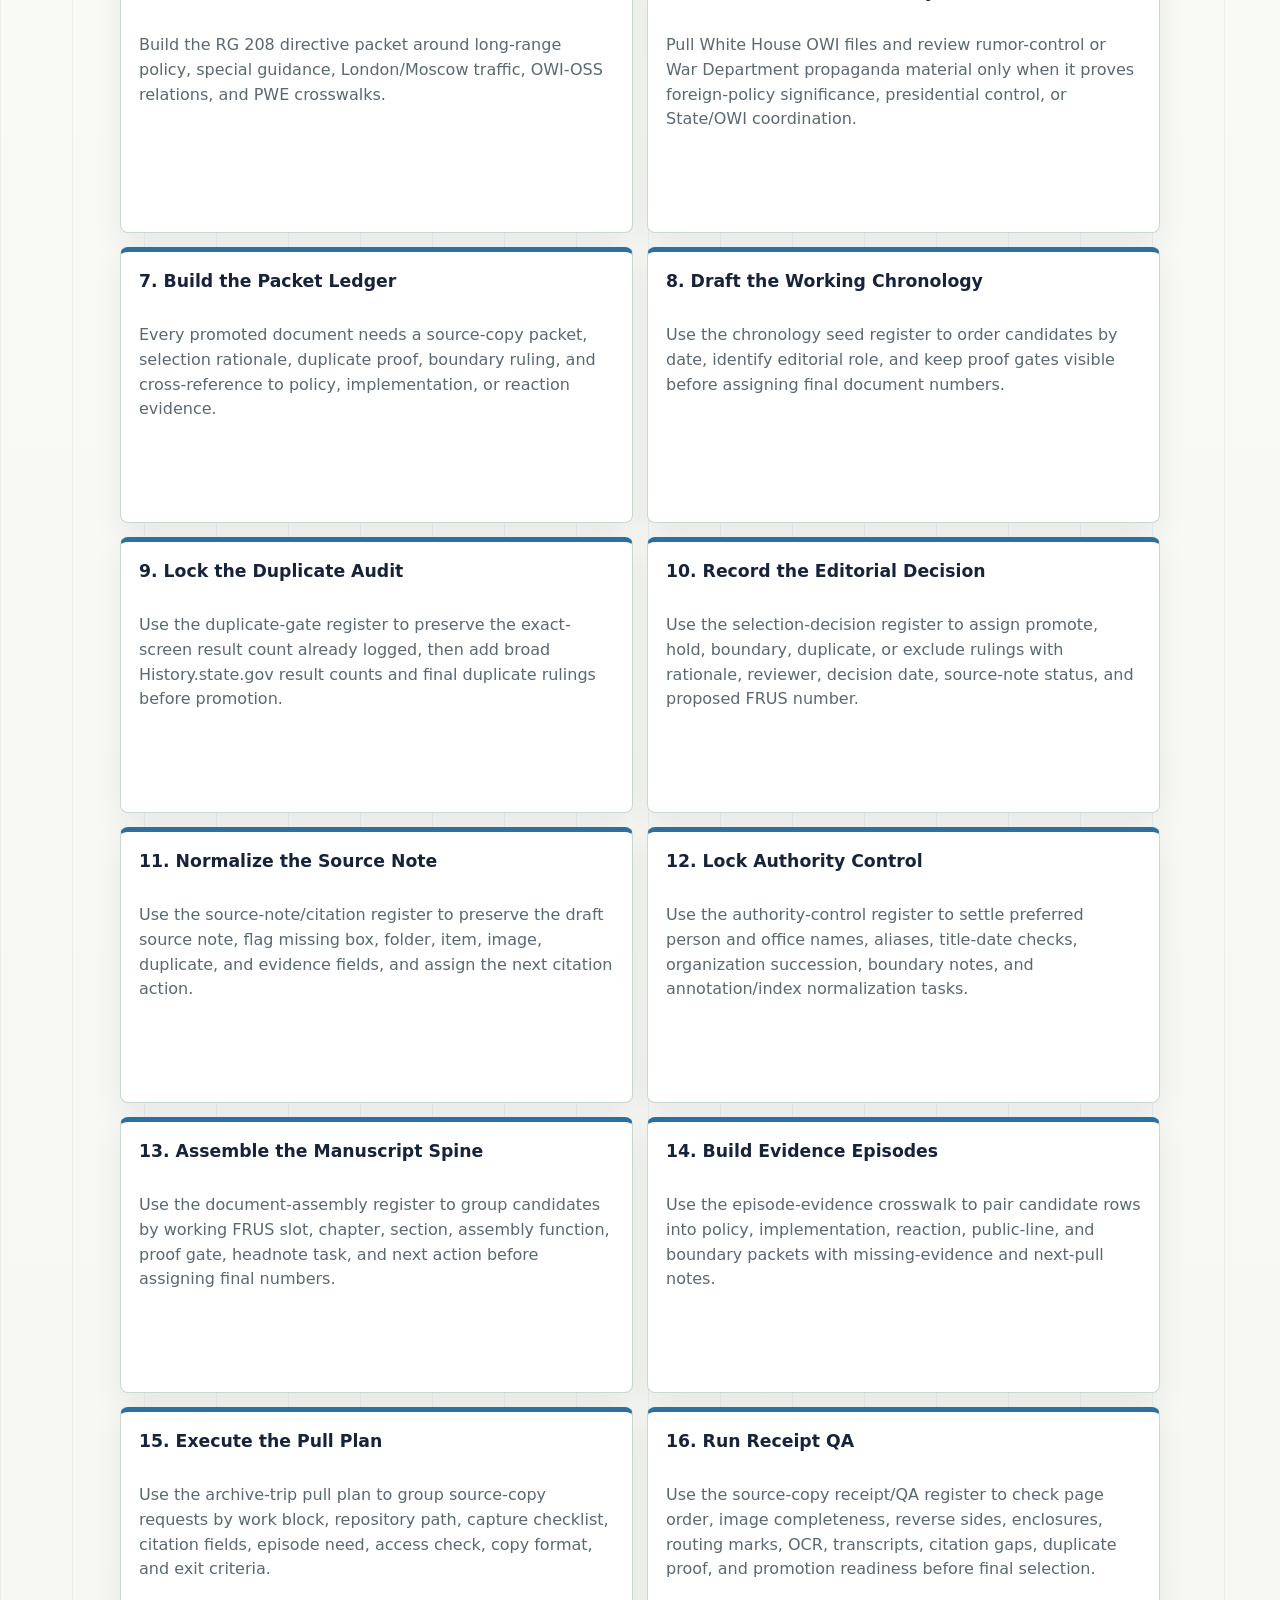
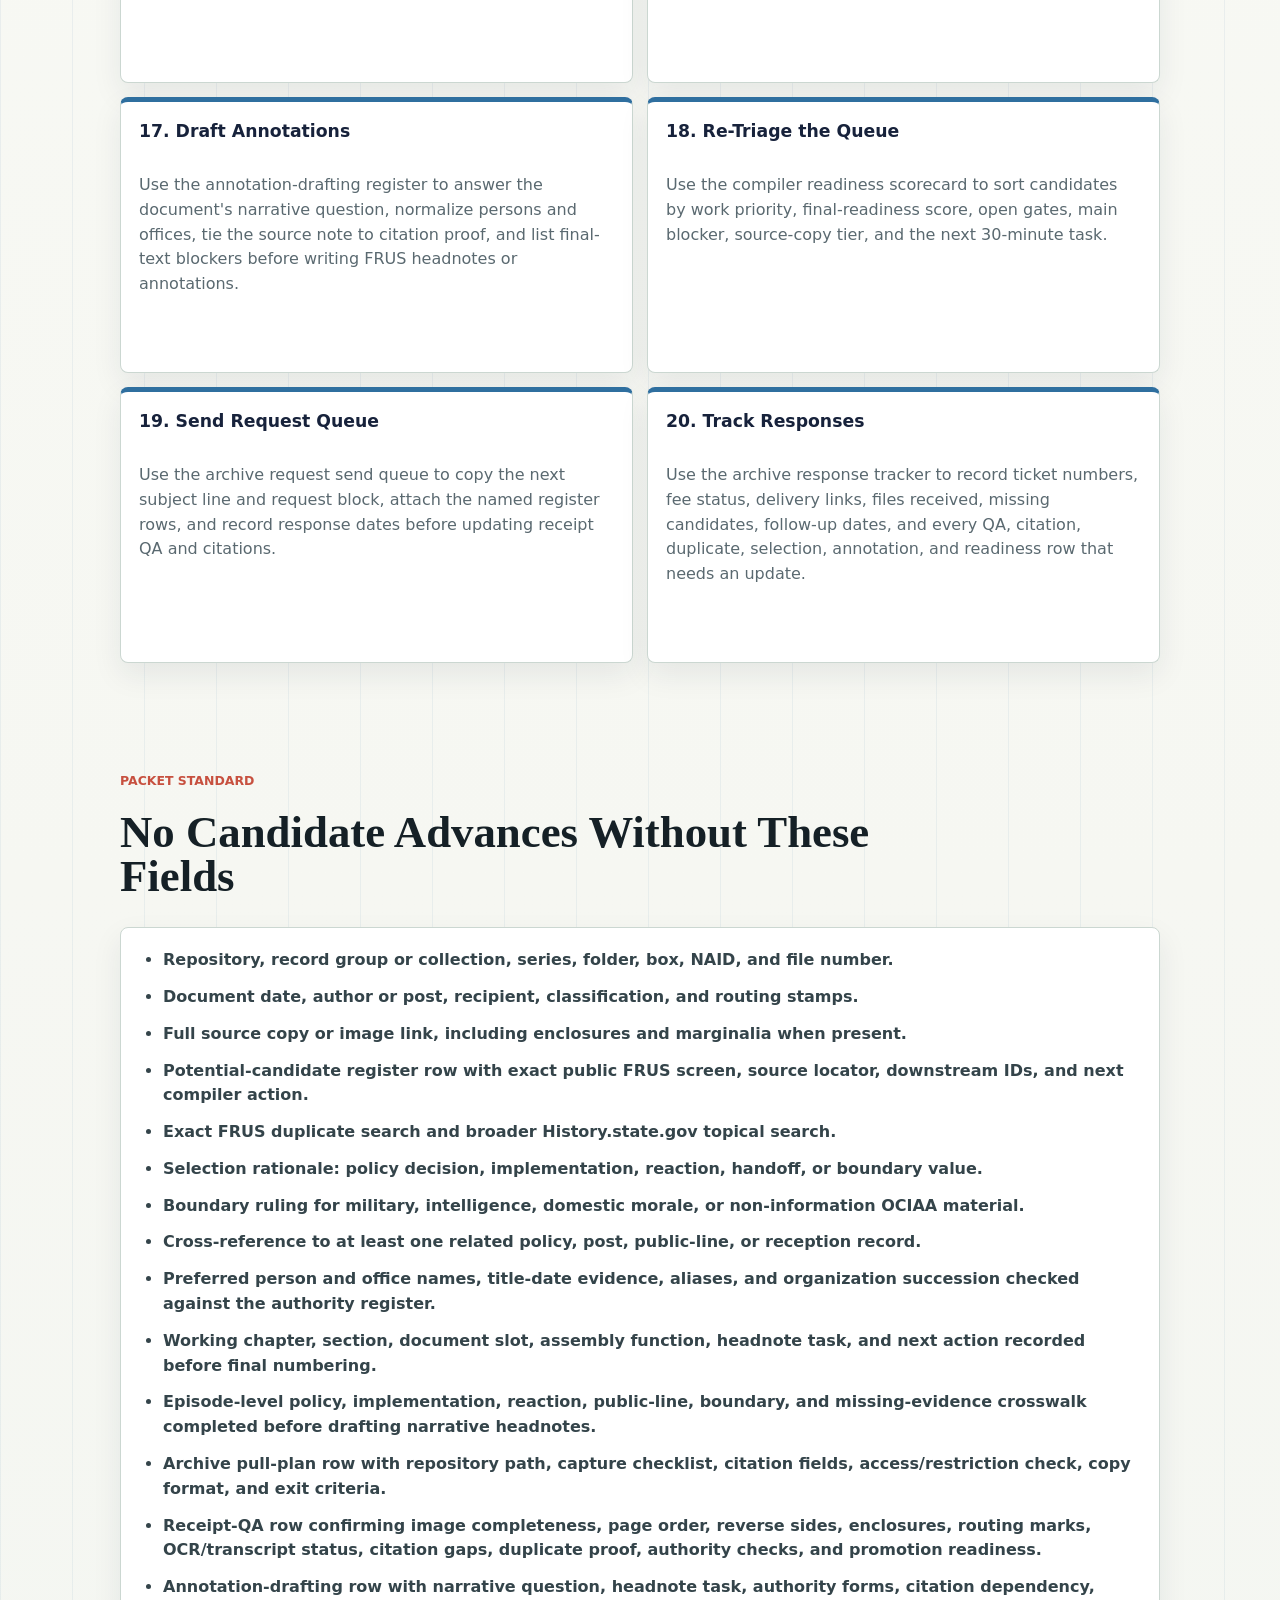
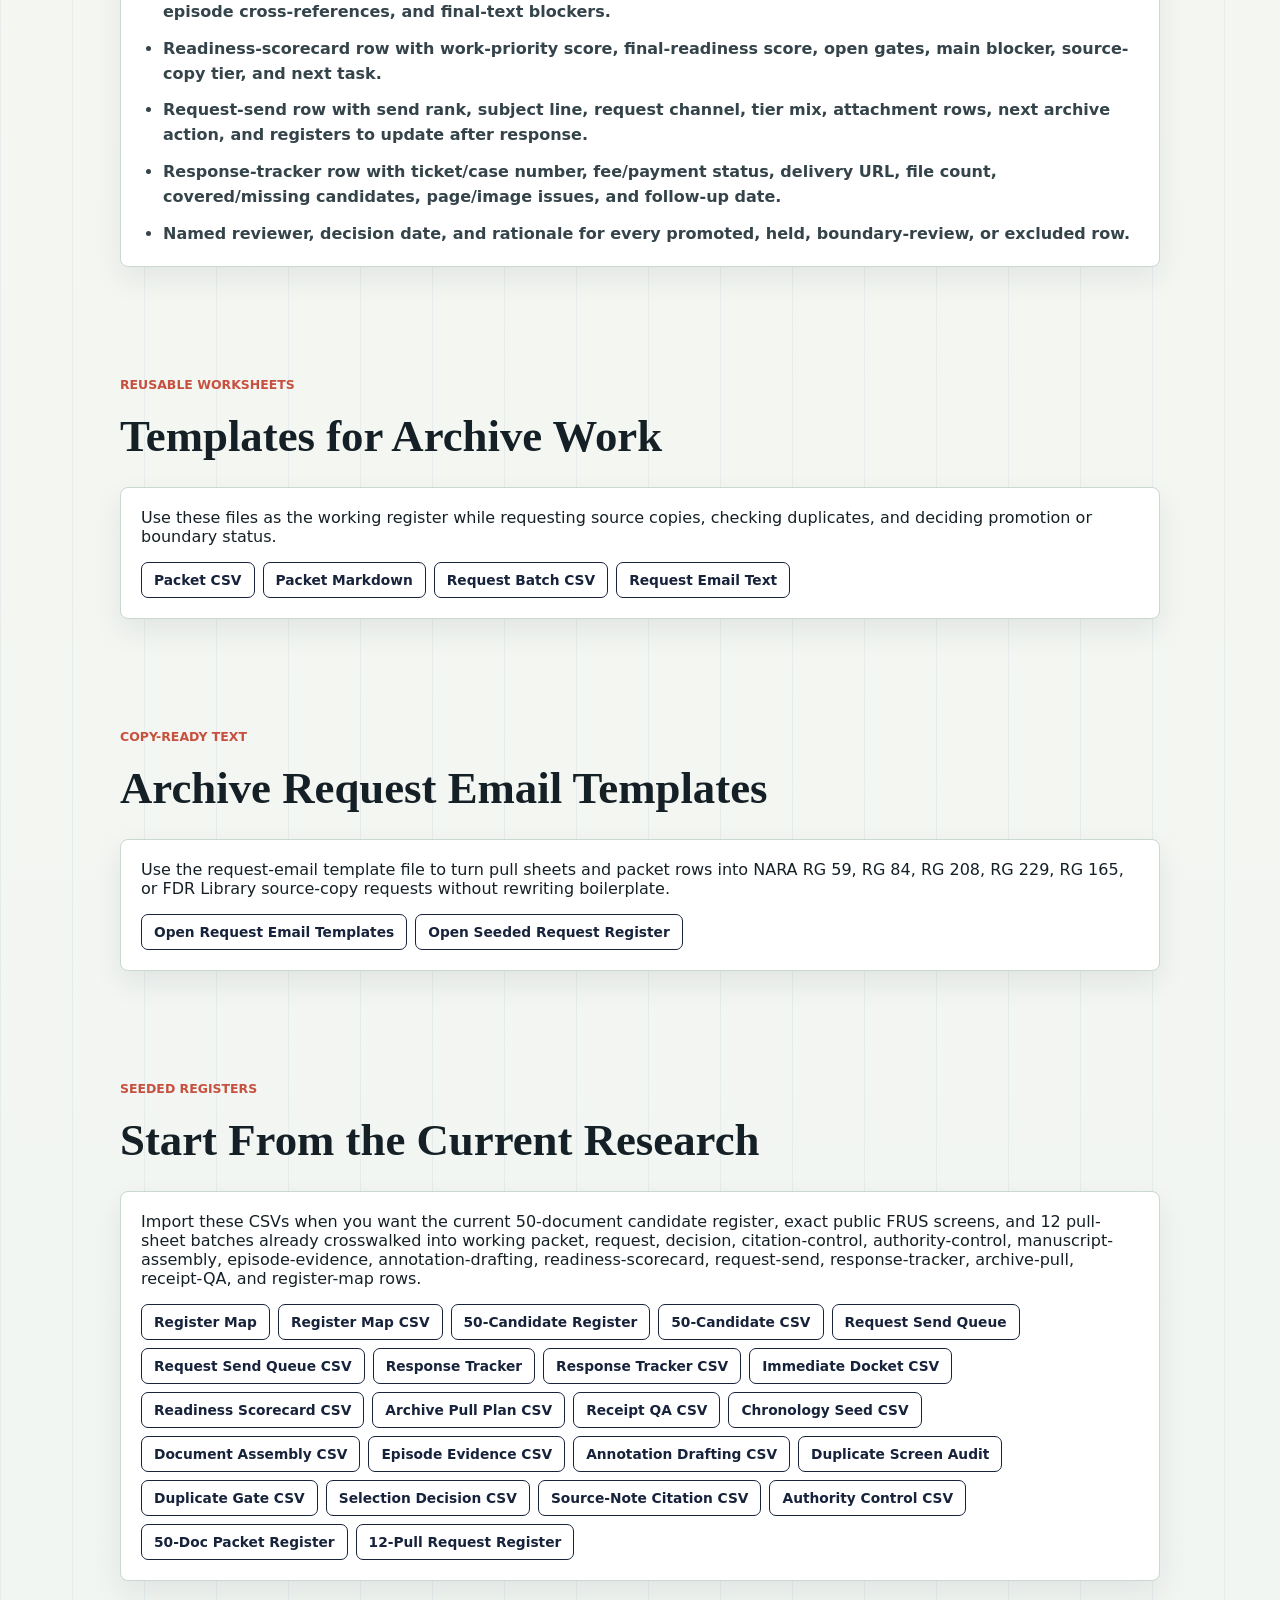
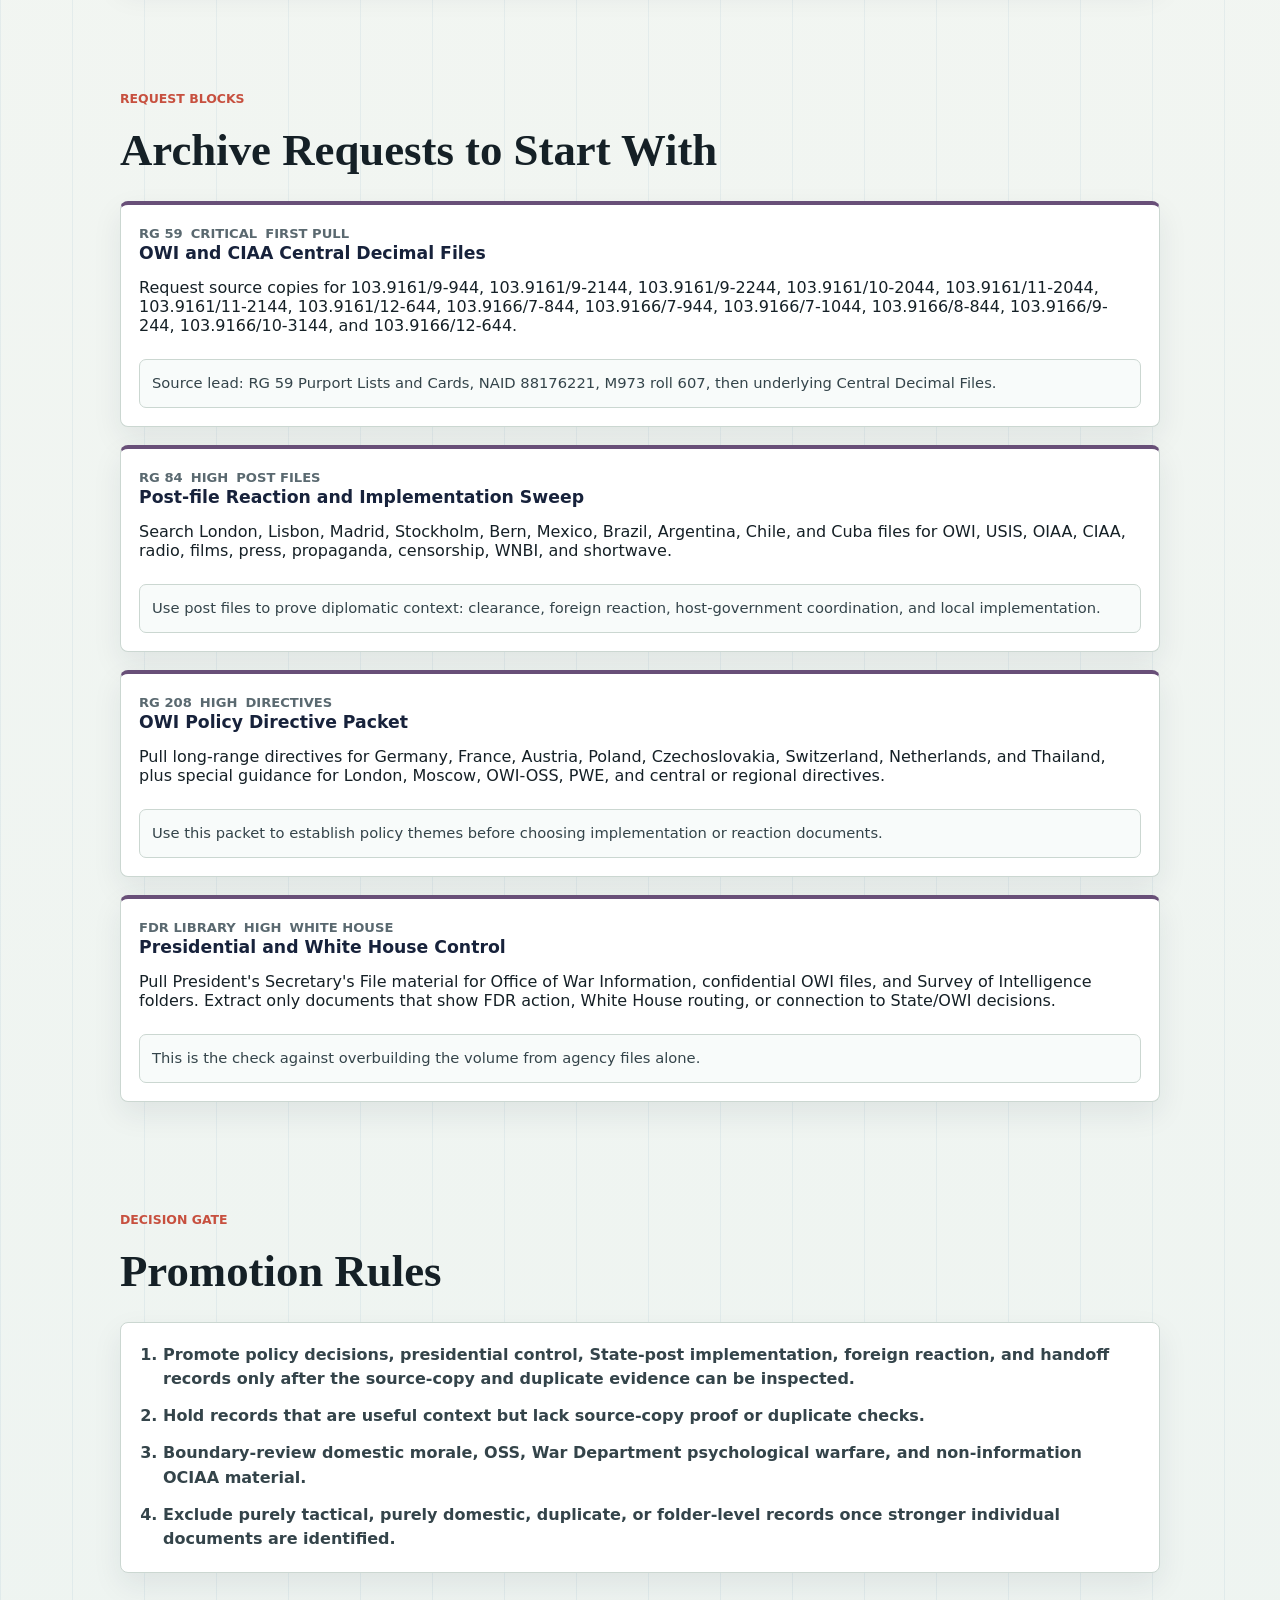
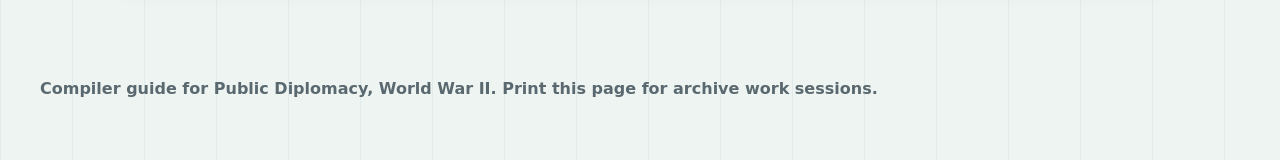
==== commit b1ea24ed: "Make compiler workbench more trust-forward" ====
--- a/compiler-guide.html
+++ b/compiler-guide.html
@@ -3,10 +3,10 @@
   <head>
     <meta charset="UTF-8" />
     <meta name="viewport" content="width=device-width, initial-scale=1.0" />
-    <title>Compiler Guide - FRUS Public Diplomacy, World War II Assist</title>
+    <title>Compiler Guide - FRUS Public Diplomacy, World War II Workbench</title>
     <meta
       name="description"
-      content="Print-friendly compiler guide for the FRUS Public Diplomacy, World War II assist site."
+      content="Print-friendly compiler guide for the FRUS Public Diplomacy, World War II compiler workbench."
     />
     <link rel="stylesheet" href="styles.css" />
     <style>
@@ -79,7 +79,7 @@
   </head>
   <body>
     <header class="site-header">
-      <a class="brand" href="index.html" aria-label="FRUS Public Diplomacy World War II Assist home">
+      <a class="brand" href="index.html" aria-label="FRUS Public Diplomacy World War II compiler workbench home">
         <span class="brand-mark">PD III</span>
         <span>WWII Public Diplomacy</span>
       </a>
@@ -109,7 +109,10 @@
           assembly into evidence-backed episodes, executable archive pulls, and
           source-copy receipt QA, final headnote and annotation drafting, and
           queue-level readiness triage, with a request send queue, response
-          tracker, and register map for navigating the full CSV workflow.
+          tracker, and register map for navigating the full CSV workflow. The
+          point is traceability: every workflow aid has to land in a source copy,
+          saved search, register row, or reviewer decision before it becomes an
+          editorial judgment.
         </p>
         <div class="hero-actions print-hide" aria-label="Guide actions">
           <a class="button primary" href="index.html#docket">Open Docket</a>
@@ -317,6 +320,7 @@
             <li>Readiness-scorecard row with work-priority score, final-readiness score, open gates, main blocker, source-copy tier, and next task.</li>
             <li>Request-send row with send rank, subject line, request channel, tier mix, attachment rows, next archive action, and registers to update after response.</li>
             <li>Response-tracker row with ticket/case number, fee/payment status, delivery URL, file count, covered/missing candidates, page/image issues, and follow-up date.</li>
+            <li>Named reviewer, decision date, and rationale for every promoted, held, boundary-review, or excluded row.</li>
           </ul>
         </div>
       </section>
@@ -500,7 +504,7 @@
         </div>
         <div class="guide-panel">
           <ol class="guide-list">
-            <li>Promote policy decisions, presidential control, State-post implementation, foreign reaction, and handoff records.</li>
+            <li>Promote policy decisions, presidential control, State-post implementation, foreign reaction, and handoff records only after the source-copy and duplicate evidence can be inspected.</li>
             <li>Hold records that are useful context but lack source-copy proof or duplicate checks.</li>
             <li>Boundary-review domestic morale, OSS, War Department psychological warfare, and non-information OCIAA material.</li>
             <li>Exclude purely tactical, purely domestic, duplicate, or folder-level records once stronger individual documents are identified.</li>
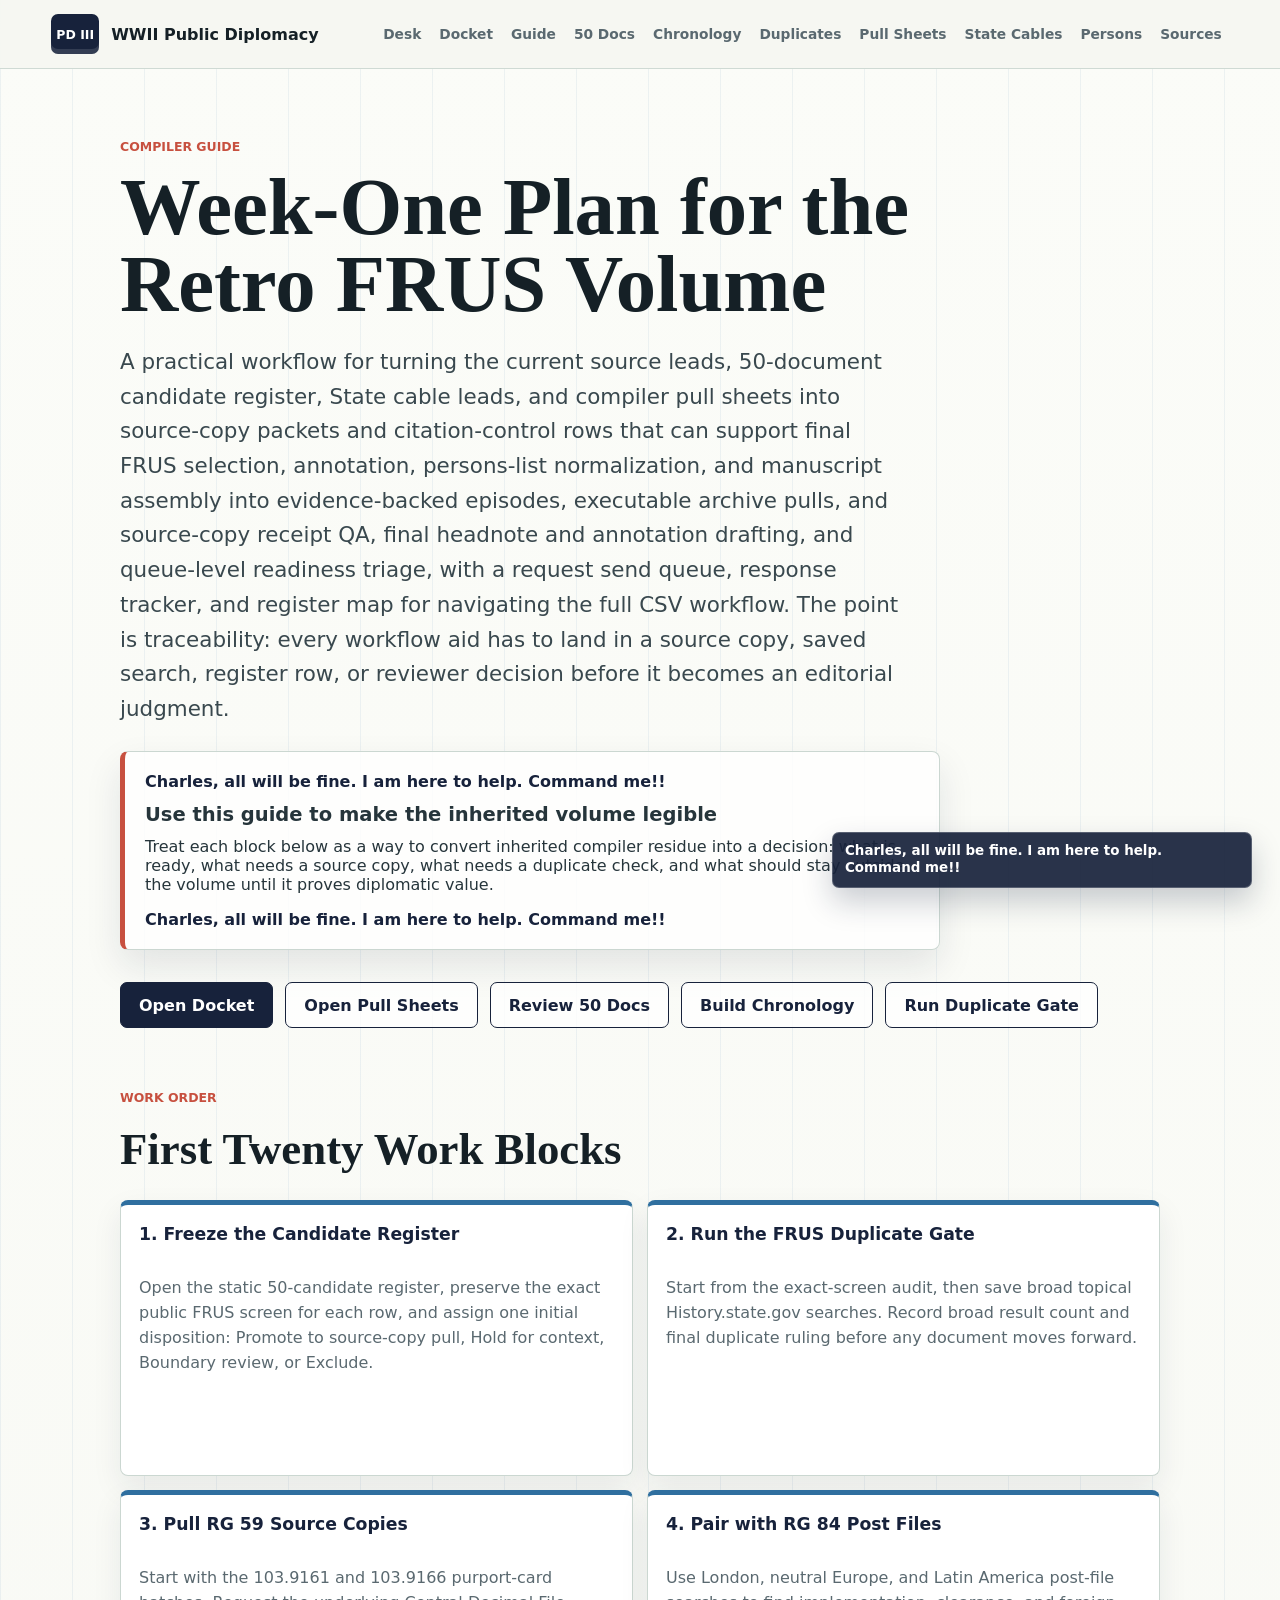
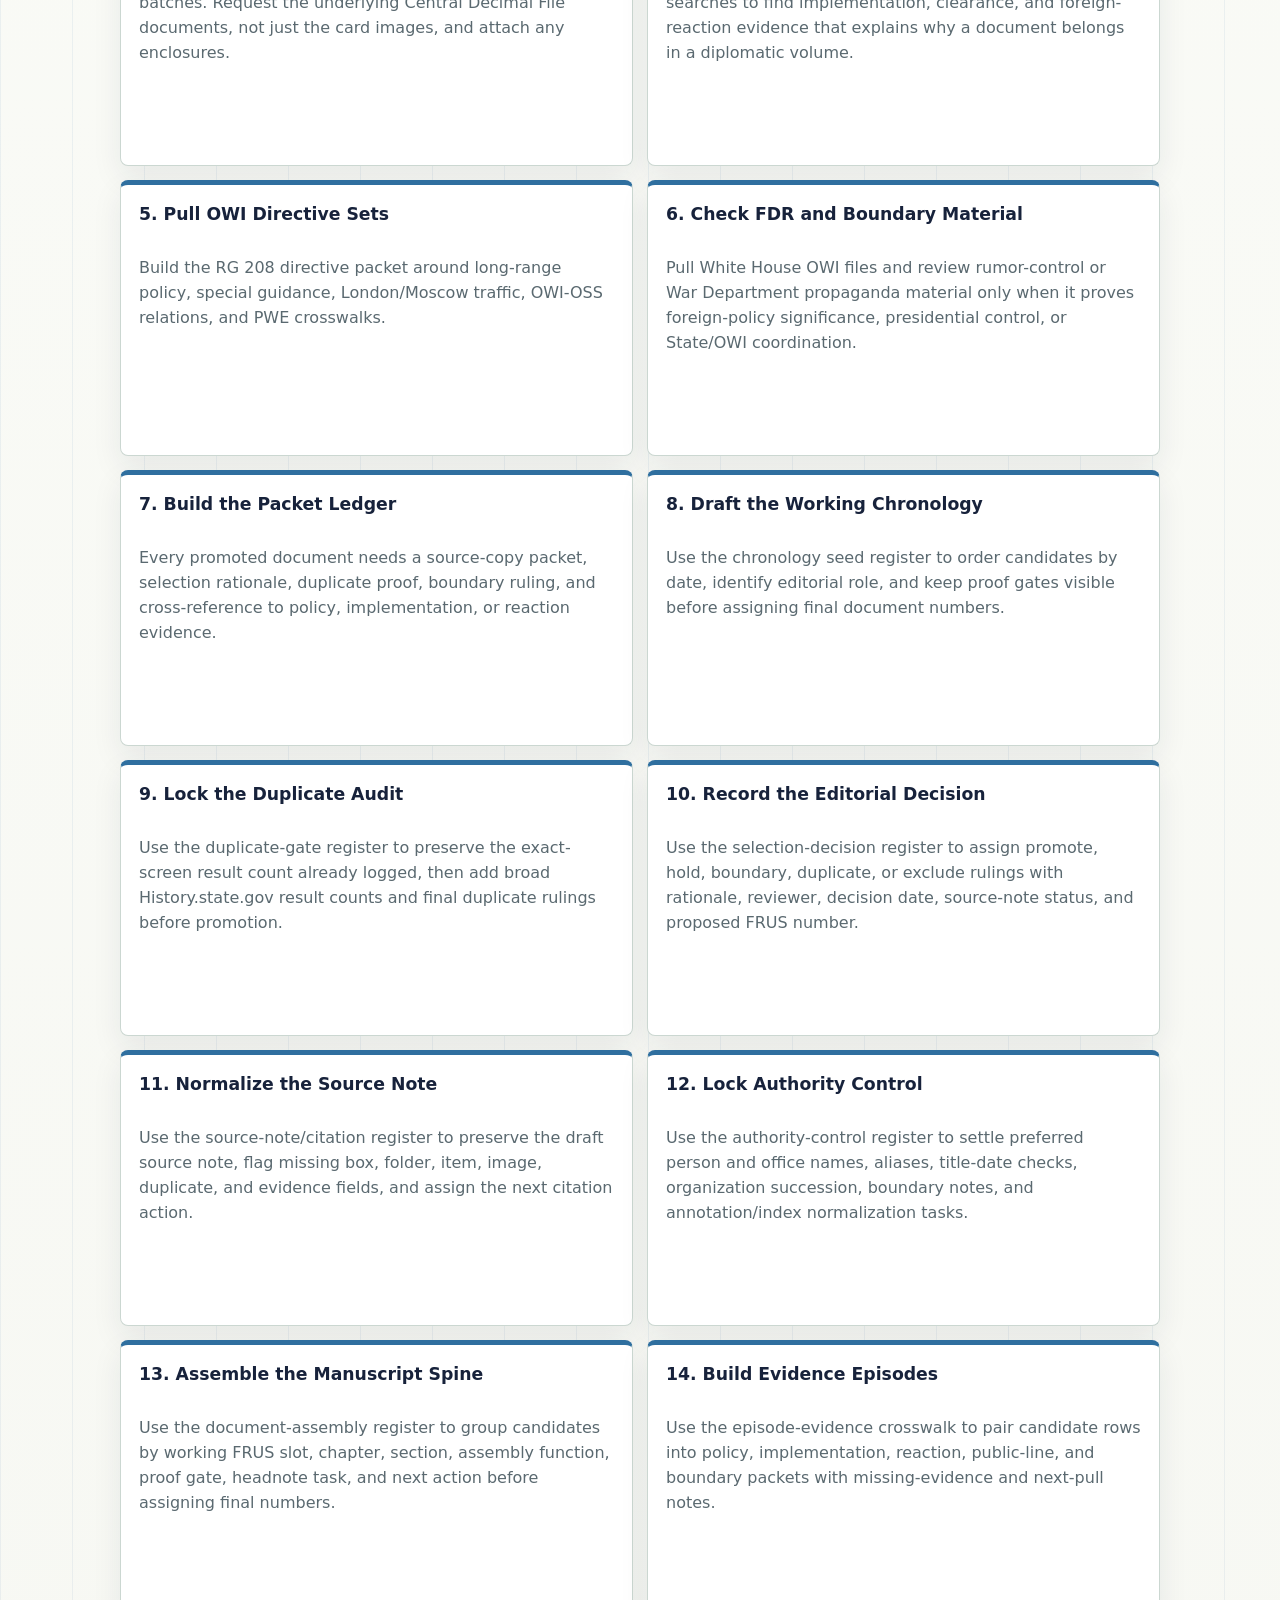
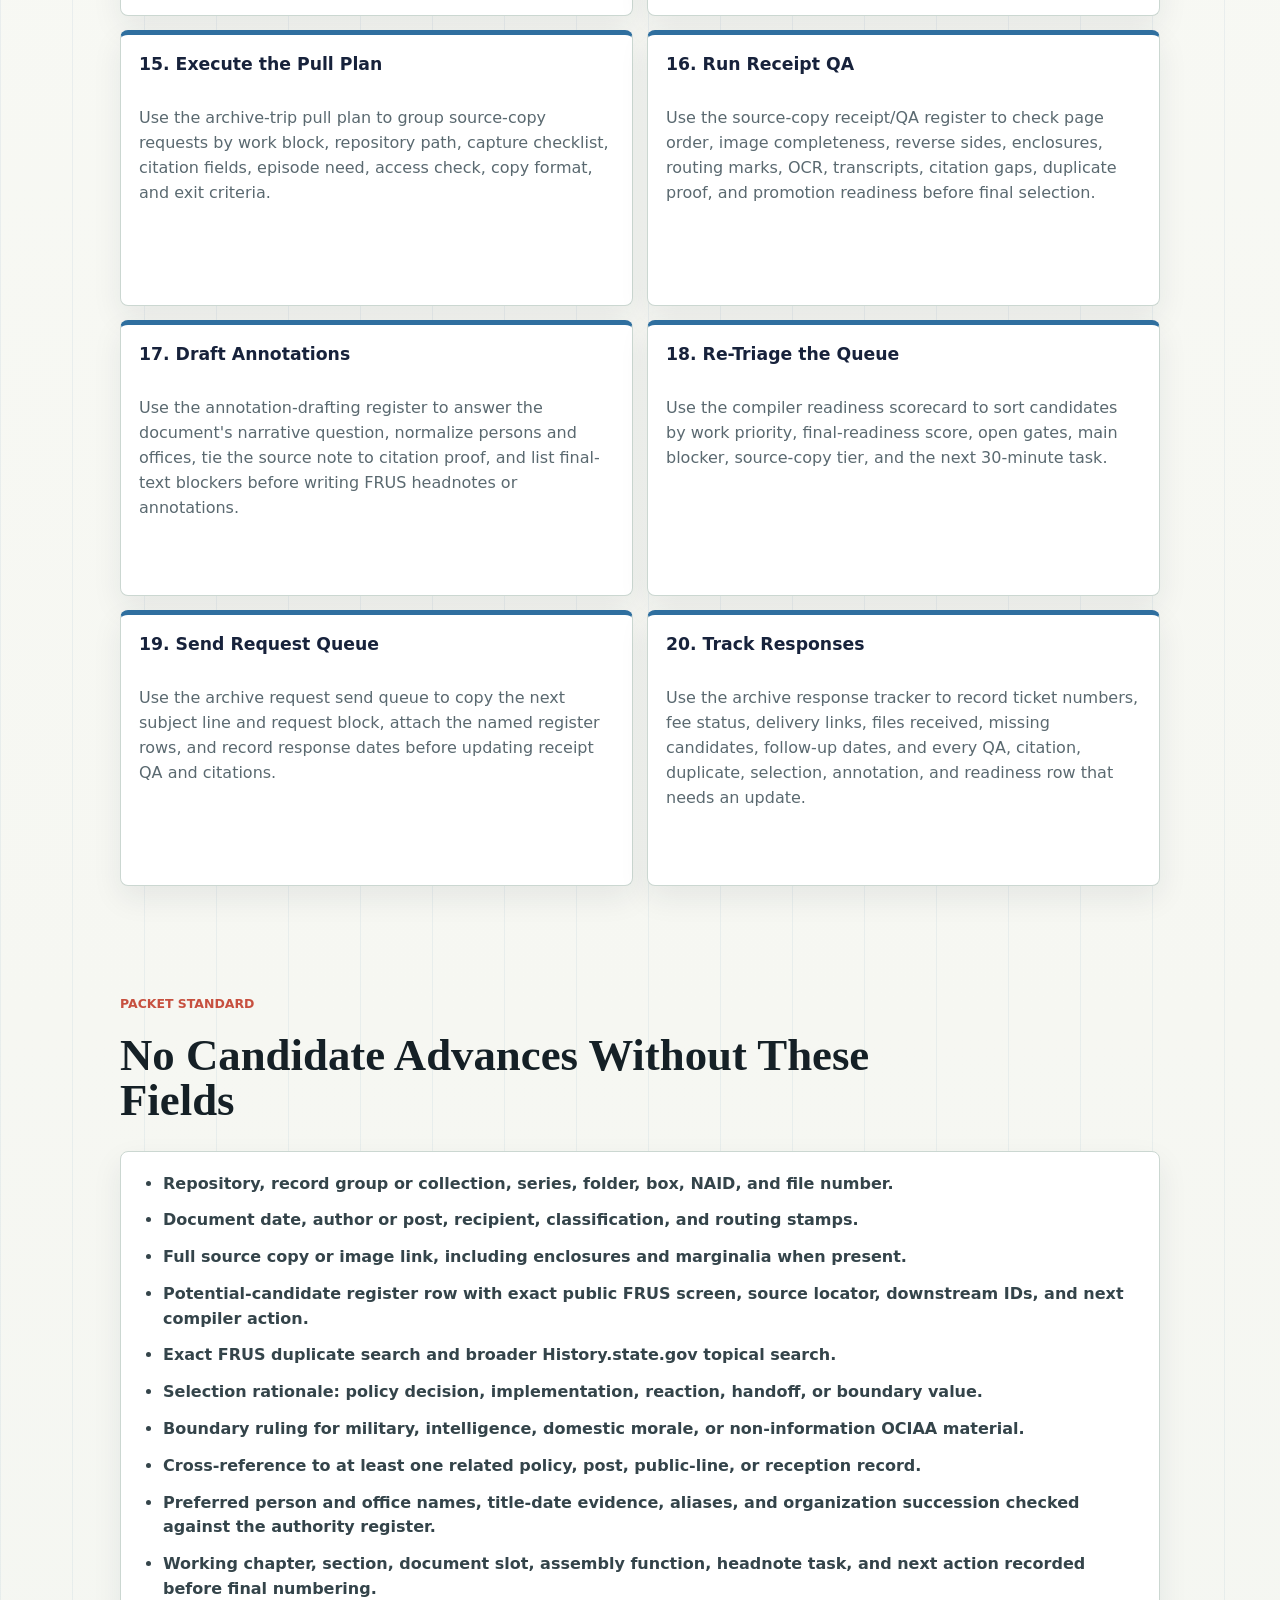
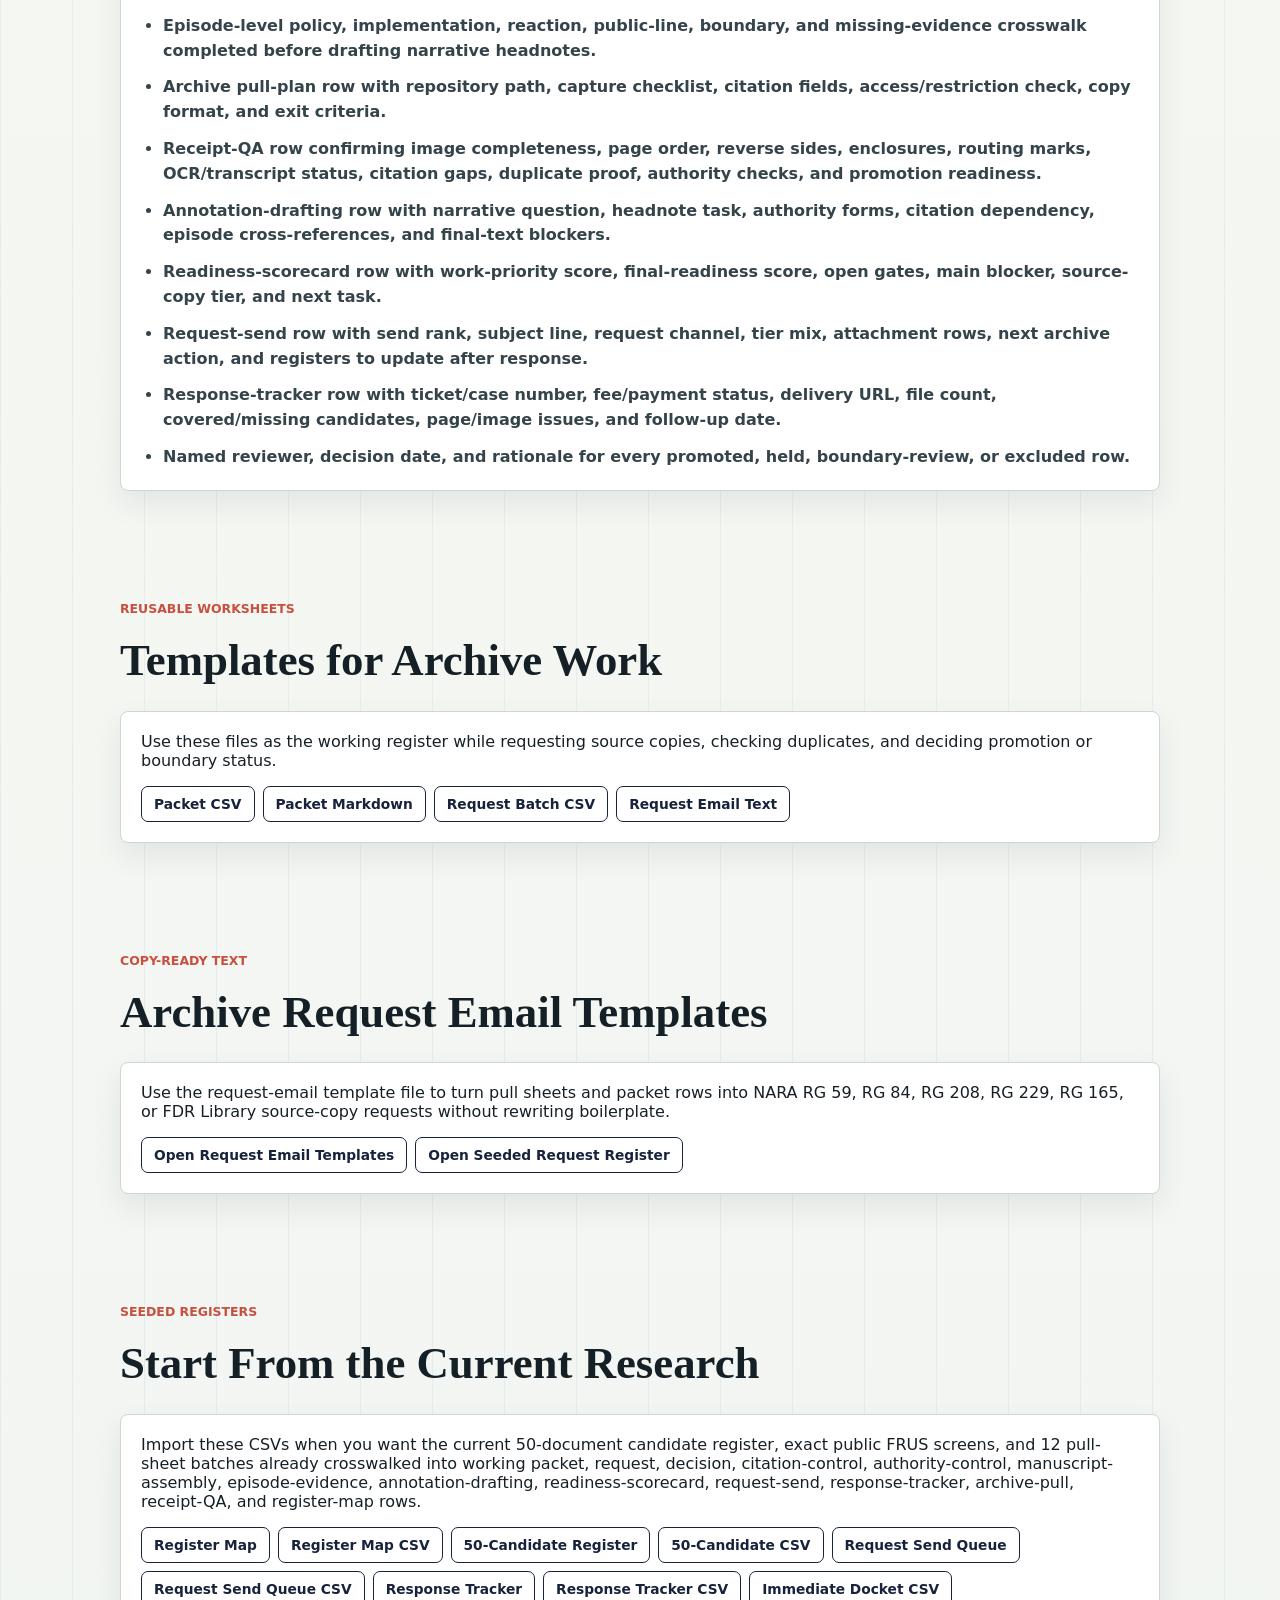
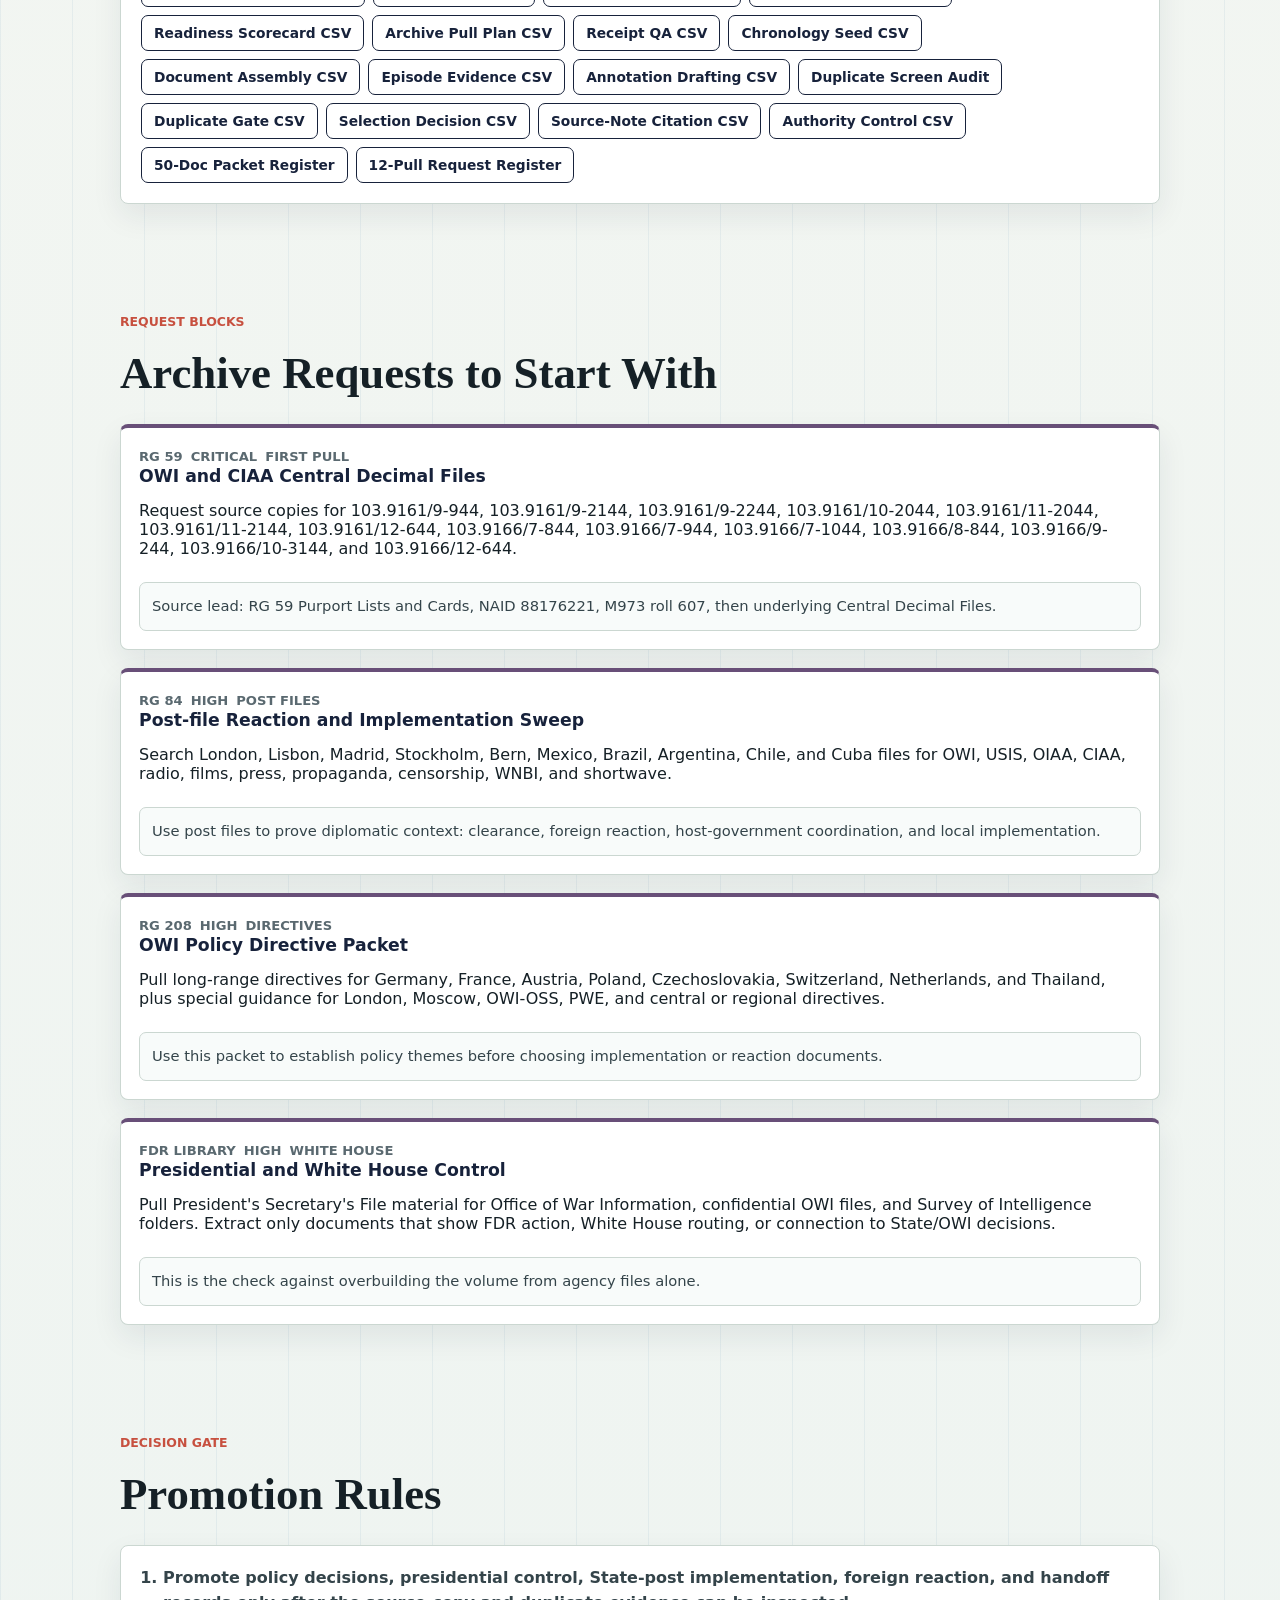
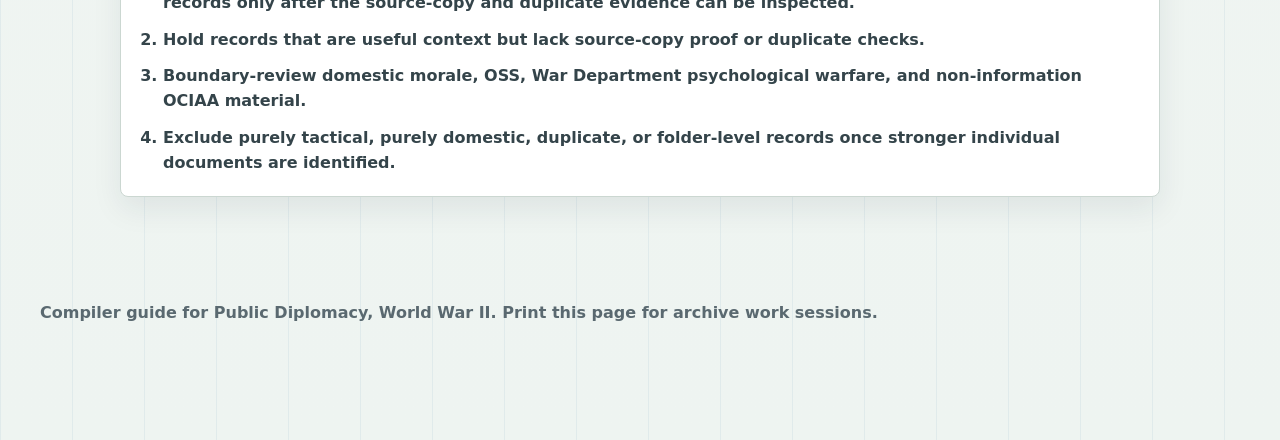
==== commit 222067db: "Add Charles onboarding reassurance" ====
--- a/compiler-guide.html
+++ b/compiler-guide.html
@@ -96,6 +96,7 @@
         <a href="index.html#sources">Sources</a>
       </nav>
     </header>
+    <p class="persistent-reassurance print-hide">Charles, all will be fine. I am here to help. Command me!!</p>
 
     <main class="document-main guide-main" id="top">
       <section class="document-heading" aria-labelledby="guide-title">
@@ -114,6 +115,17 @@
           saved search, register row, or reviewer decision before it becomes an
           editorial judgment.
         </p>
+        <div class="compiler-onboarding guide-onboarding print-hide" aria-label="Orientation for Charles">
+          <p class="reassurance-line">Charles, all will be fine. I am here to help. Command me!!</p>
+          <h2 class="onboarding-title">Use this guide to make the inherited volume legible</h2>
+          <p>
+            Treat each block below as a way to convert inherited compiler residue
+            into a decision: what is ready, what needs a source copy, what needs a
+            duplicate check, and what should stay outside the volume until it
+            proves diplomatic value.
+          </p>
+          <p class="reassurance-line compact">Charles, all will be fine. I am here to help. Command me!!</p>
+        </div>
         <div class="hero-actions print-hide" aria-label="Guide actions">
           <a class="button primary" href="index.html#docket">Open Docket</a>
           <a class="button secondary" href="index.html#pull-sheets">Open Pull Sheets</a>
--- a/styles.css
+++ b/styles.css
@@ -30,6 +30,7 @@
 body {
   min-height: 100vh;
   margin: 0;
+  padding-bottom: 56px;
   color: var(--ink);
   background:
     linear-gradient(90deg, rgba(47, 111, 159, 0.07) 0 1px, transparent 1px 100%),
@@ -161,6 +162,67 @@
   color: #39484e;
   font-size: clamp(1.12rem, 1.9vw, 1.34rem);
   line-height: 1.62;
+}
+
+.compiler-onboarding {
+  max-width: 820px;
+  margin-top: 24px;
+  padding: 20px;
+  color: #26353b;
+  background: rgba(255, 255, 255, 0.82);
+  border: 1px solid var(--line);
+  border-left: 5px solid var(--rust);
+  border-radius: 8px;
+  box-shadow: 0 16px 36px rgba(20, 33, 61, 0.1);
+}
+
+.guide-onboarding {
+  margin-bottom: 24px;
+}
+
+.onboarding-title {
+  margin-bottom: 10px;
+  font-family: Inter, ui-sans-serif, system-ui, sans-serif;
+  font-size: 1.22rem;
+  line-height: 1.25;
+}
+
+.onboarding-list {
+  display: grid;
+  gap: 10px;
+  margin: 14px 0;
+  padding-left: 22px;
+  color: #34444a;
+  font-weight: 760;
+  line-height: 1.5;
+}
+
+.reassurance-line {
+  margin-bottom: 12px;
+  color: var(--navy);
+  font-weight: 900;
+}
+
+.reassurance-line.compact {
+  margin: 12px 0 0;
+}
+
+.persistent-reassurance {
+  position: fixed;
+  right: clamp(12px, 2.4vw, 28px);
+  bottom: 12px;
+  z-index: 30;
+  max-width: min(420px, calc(100% - 24px));
+  margin: 0;
+  padding: 10px 12px;
+  color: #fff;
+  background: rgba(23, 34, 59, 0.92);
+  border: 1px solid rgba(255, 255, 255, 0.22);
+  border-radius: 7px;
+  box-shadow: 0 14px 30px rgba(20, 33, 61, 0.22);
+  font-size: 0.84rem;
+  font-weight: 900;
+  line-height: 1.25;
 }
 
 .hero-actions {
@@ -1001,6 +1063,16 @@
     font-size: 1.02rem;
   }
 
+  .compiler-onboarding {
+    padding: 16px;
+  }
+
+  .persistent-reassurance {
+    right: 12px;
+    bottom: 10px;
+    max-width: calc(100% - 24px);
+  }
+
   .brief {
     padding: 14px;
   }
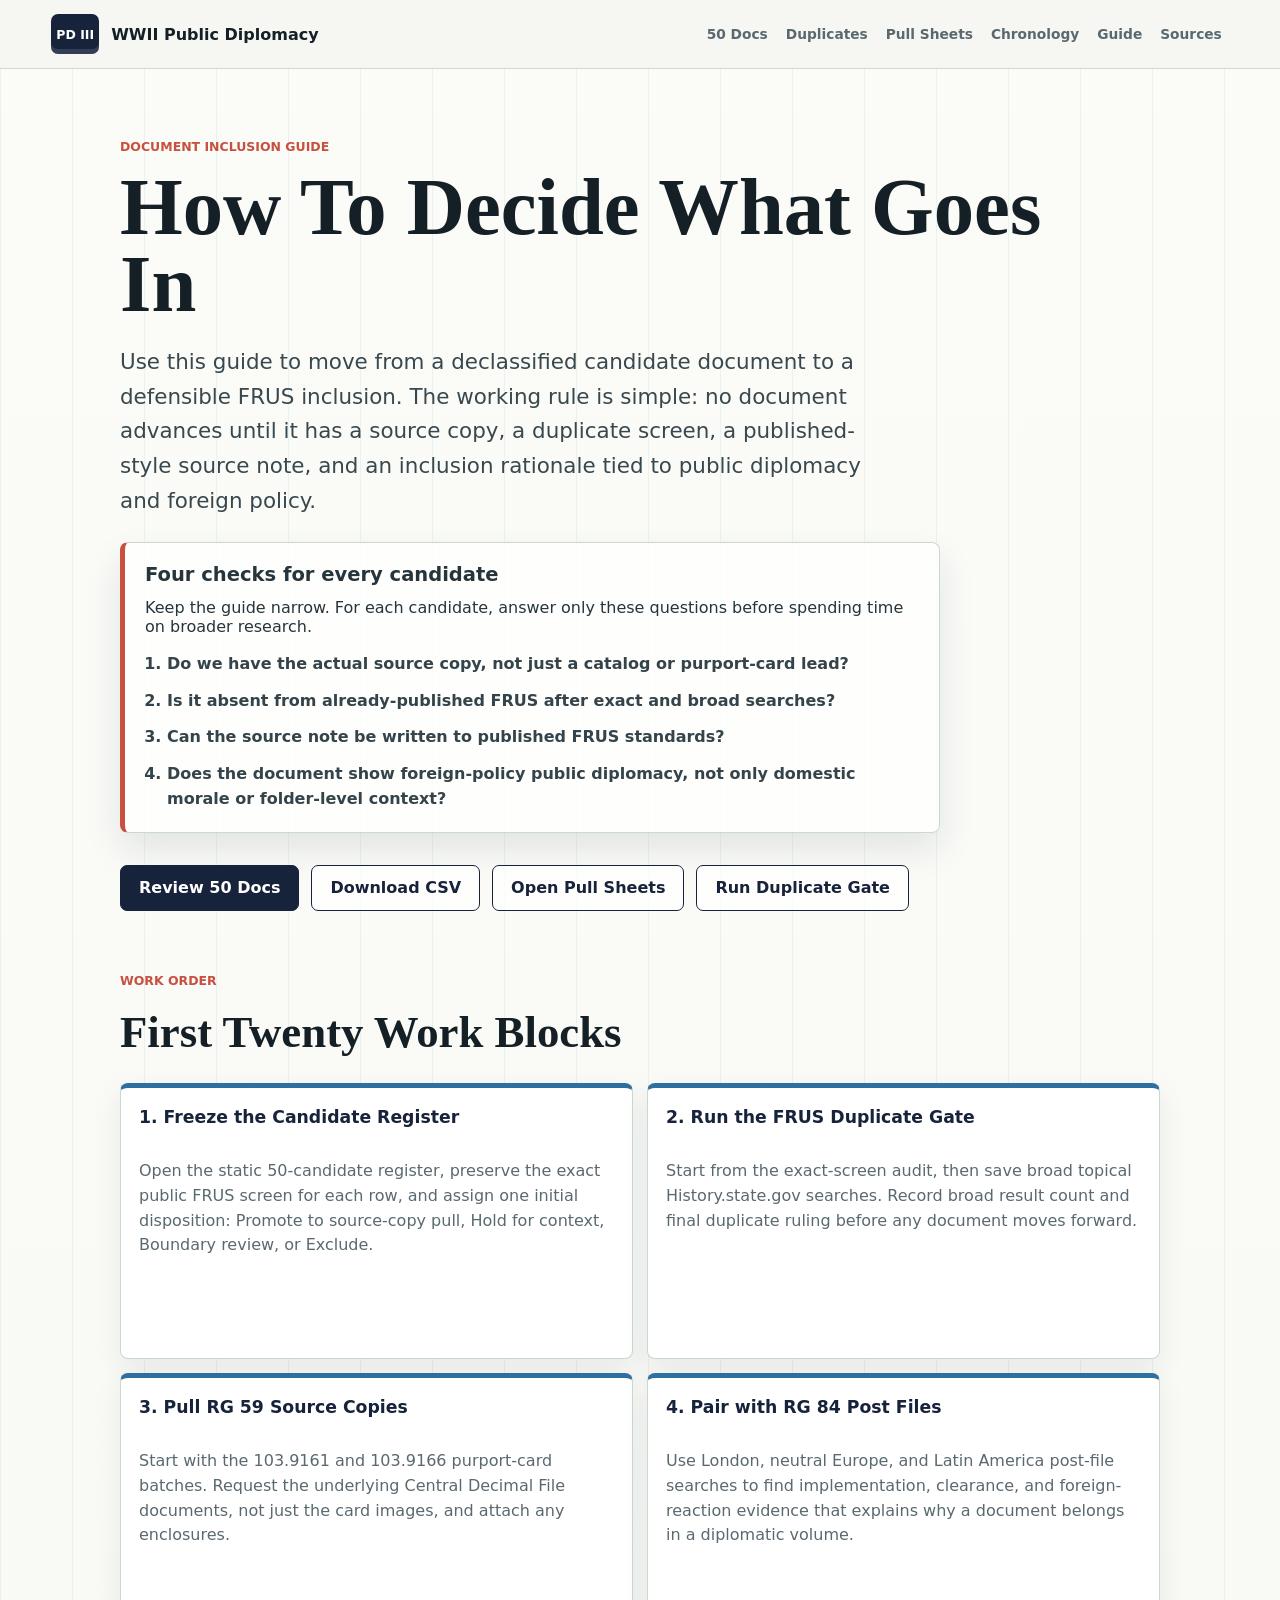
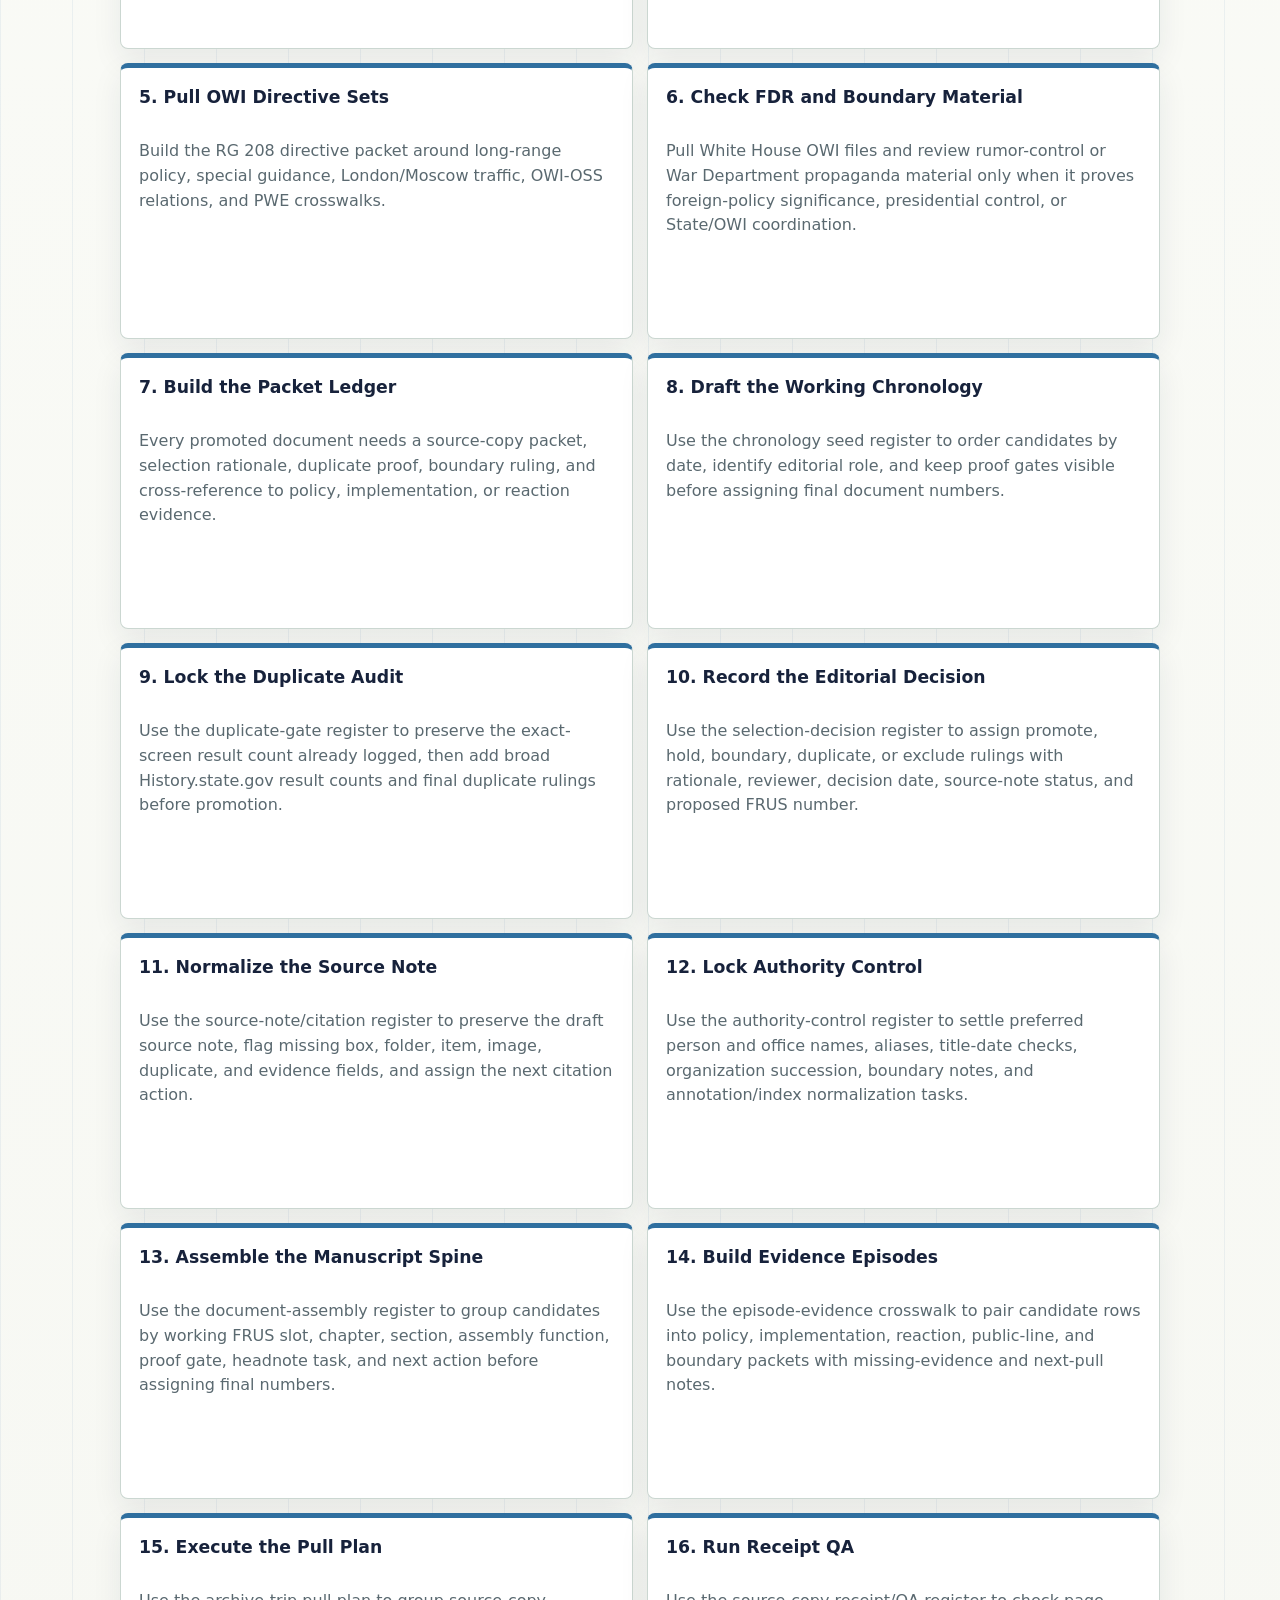
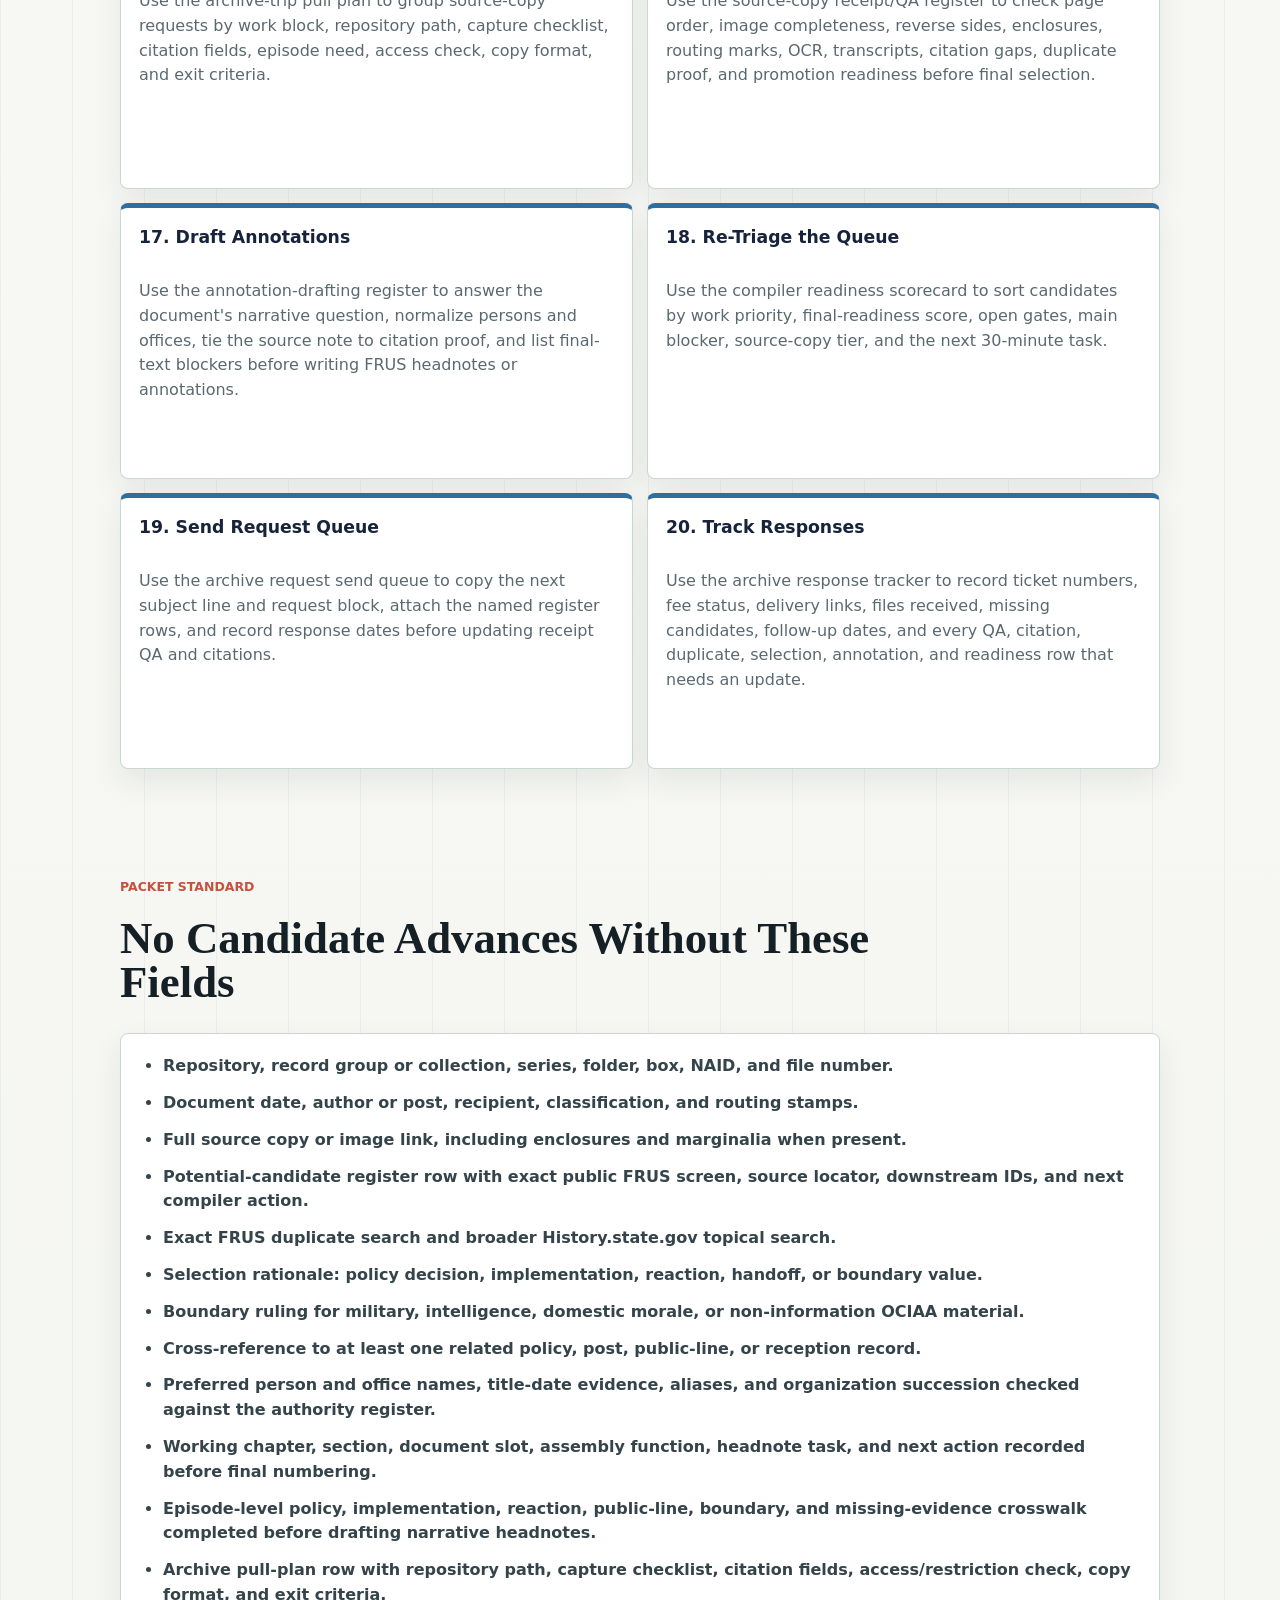
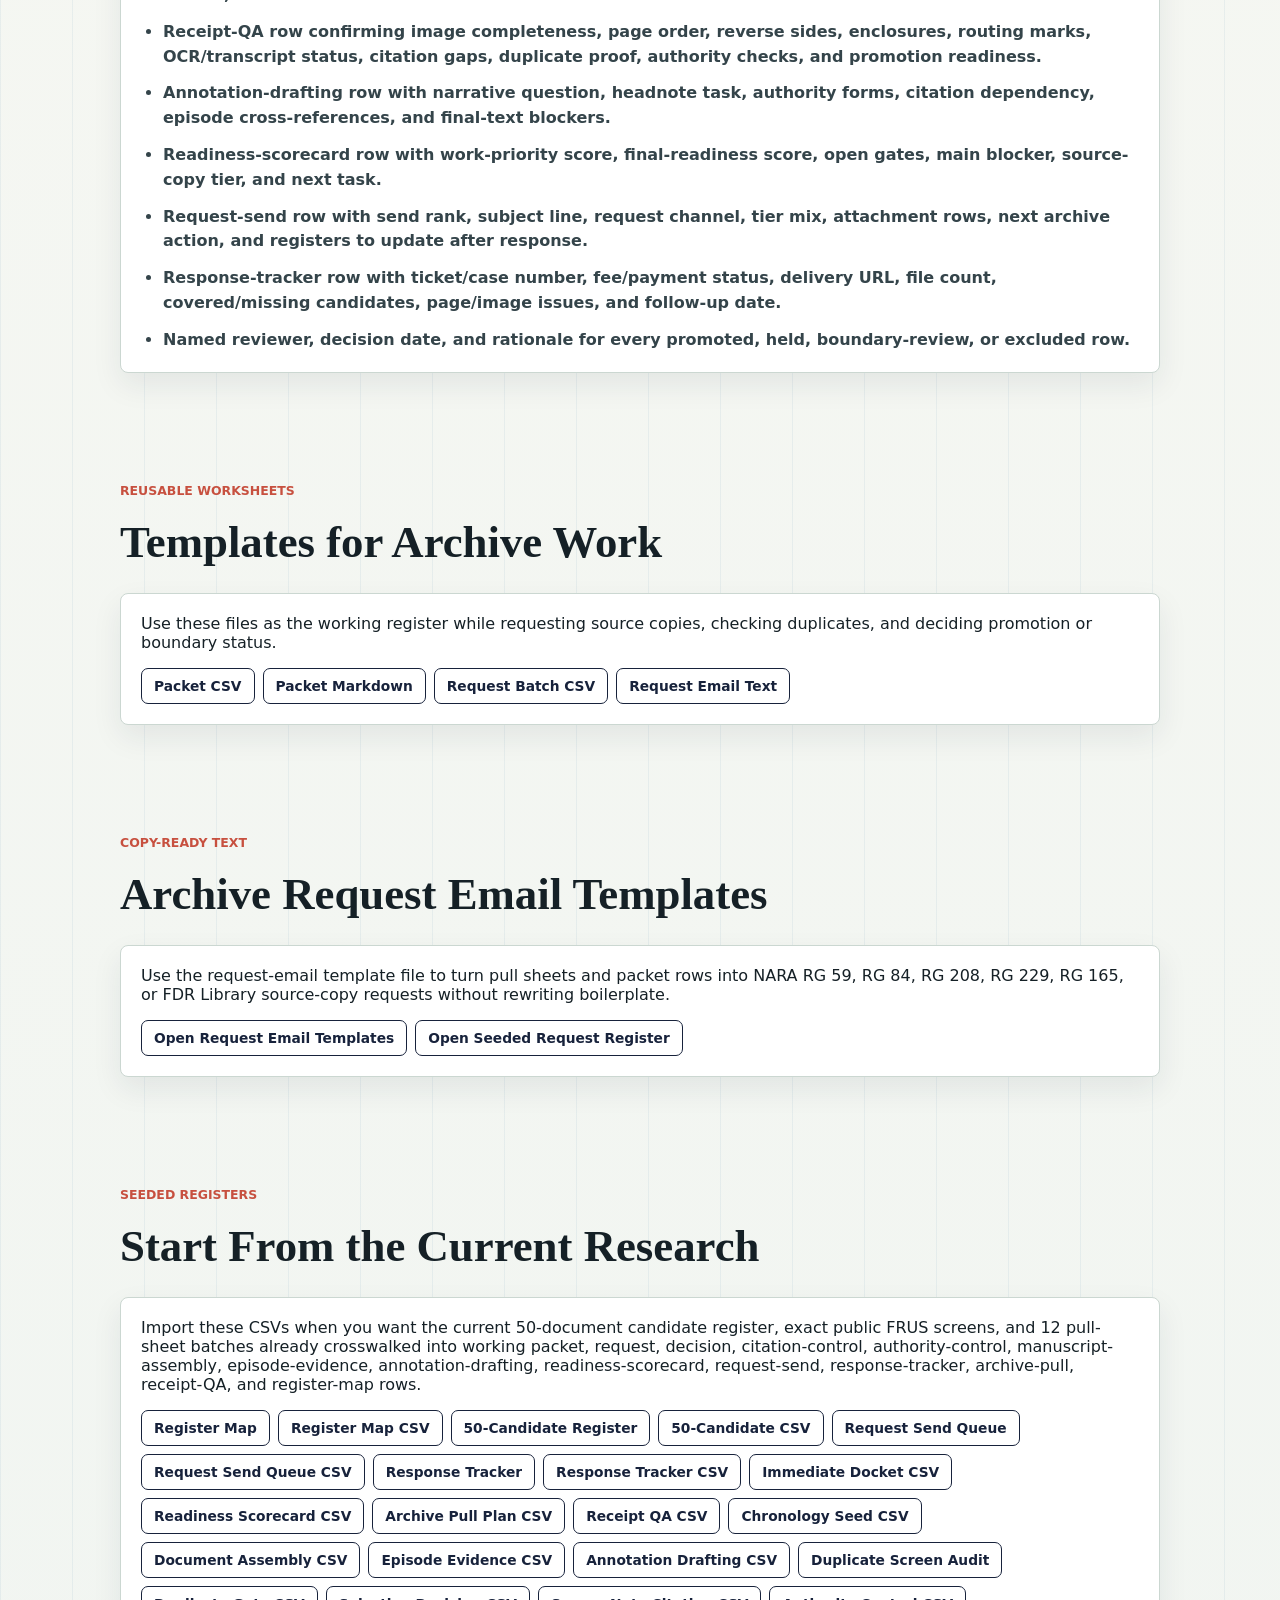
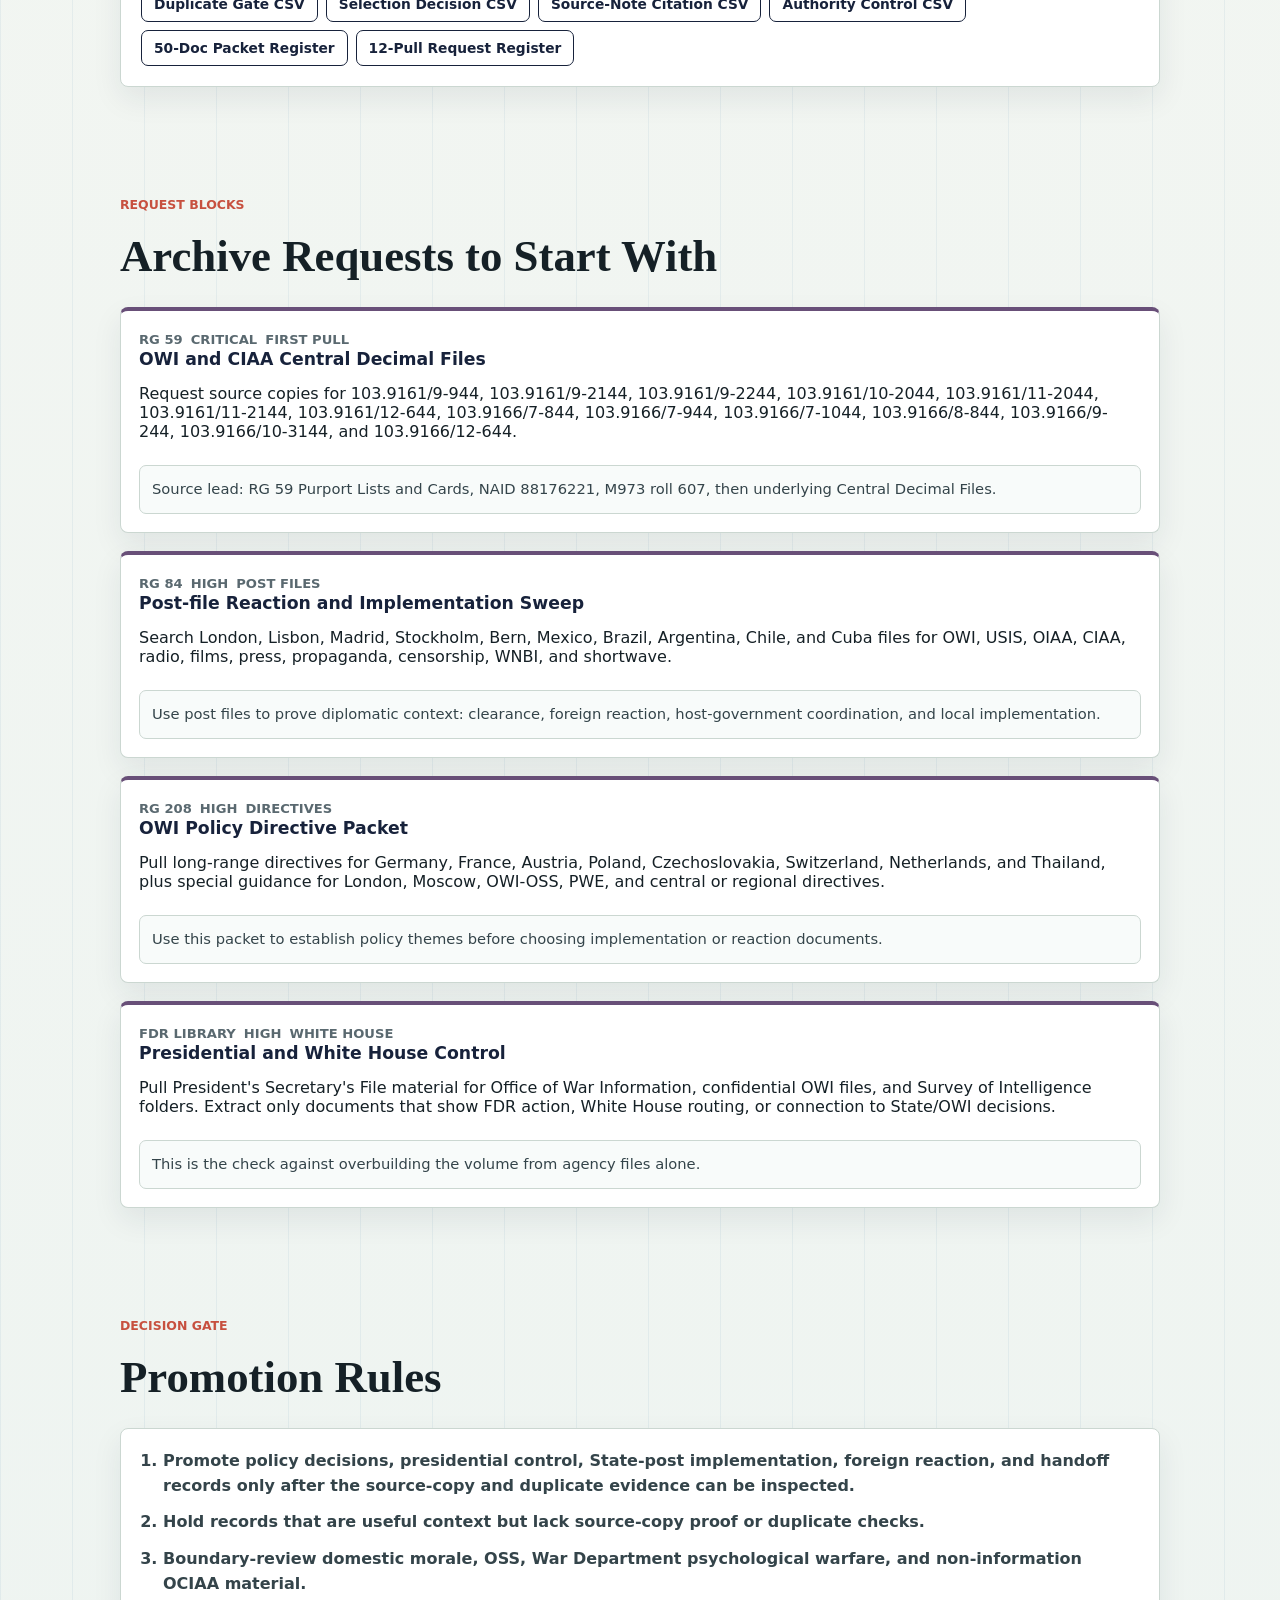
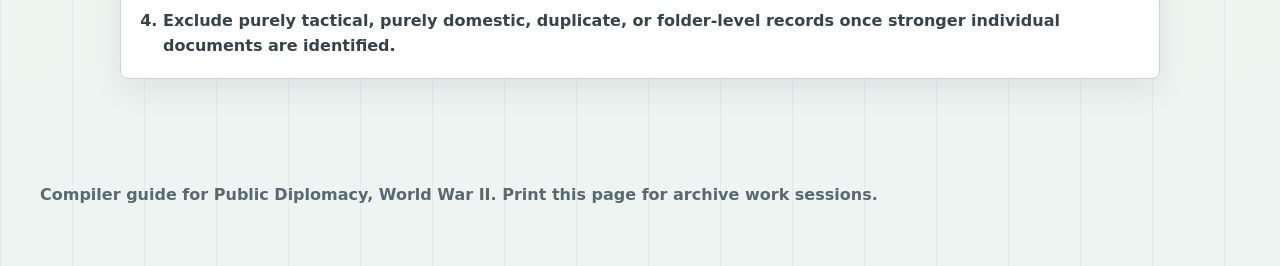
==== commit c362701f: "Simplify site around document candidates" ====
--- a/compiler-guide.html
+++ b/compiler-guide.html
@@ -3,10 +3,10 @@
   <head>
     <meta charset="UTF-8" />
     <meta name="viewport" content="width=device-width, initial-scale=1.0" />
-    <title>Compiler Guide - FRUS Public Diplomacy, World War II Workbench</title>
+    <title>Document Inclusion Guide - FRUS Public Diplomacy, World War II</title>
     <meta
       name="description"
-      content="Print-friendly compiler guide for the FRUS Public Diplomacy, World War II compiler workbench."
+      content="Print-friendly guide for reviewing declassified document candidates for the FRUS Public Diplomacy, World War II retro volume."
     />
     <link rel="stylesheet" href="styles.css" />
     <style>
@@ -79,58 +79,48 @@
   </head>
   <body>
     <header class="site-header">
-      <a class="brand" href="index.html" aria-label="FRUS Public Diplomacy World War II compiler workbench home">
+      <a class="brand" href="index.html" aria-label="FRUS Public Diplomacy World War II document candidates home">
         <span class="brand-mark">PD III</span>
         <span>WWII Public Diplomacy</span>
       </a>
       <nav aria-label="Primary navigation">
-        <a href="index.html#workbench">Desk</a>
-        <a href="index.html#docket">Docket</a>
-        <a href="compiler-guide.html" aria-current="page">Guide</a>
         <a href="index.html#candidate-documents">50 Docs</a>
-        <a href="index.html#chronology">Chronology</a>
         <a href="index.html#duplicates">Duplicates</a>
         <a href="index.html#pull-sheets">Pull Sheets</a>
-        <a href="index.html#state-cables">State Cables</a>
-        <a href="persons.html">Persons</a>
+        <a href="index.html#chronology">Chronology</a>
+        <a href="compiler-guide.html" aria-current="page">Guide</a>
         <a href="index.html#sources">Sources</a>
       </nav>
     </header>
-    <p class="persistent-reassurance print-hide">Charles, all will be fine. I am here to help. Command me!!</p>
 
     <main class="document-main guide-main" id="top">
       <section class="document-heading" aria-labelledby="guide-title">
-        <p class="kicker">Compiler Guide</p>
-        <h1 id="guide-title">Week-One Plan for the Retro FRUS Volume</h1>
+        <p class="kicker">Document Inclusion Guide</p>
+        <h1 id="guide-title">How To Decide What Goes In</h1>
         <p class="lede">
-          A practical workflow for turning the current source leads, 50-document
-          candidate register, State cable leads, and compiler pull sheets into
-          source-copy packets and citation-control rows that can support final
-          FRUS selection, annotation, persons-list normalization, and manuscript
-          assembly into evidence-backed episodes, executable archive pulls, and
-          source-copy receipt QA, final headnote and annotation drafting, and
-          queue-level readiness triage, with a request send queue, response
-          tracker, and register map for navigating the full CSV workflow. The
-          point is traceability: every workflow aid has to land in a source copy,
-          saved search, register row, or reviewer decision before it becomes an
-          editorial judgment.
+          Use this guide to move from a declassified candidate document to a
+          defensible FRUS inclusion. The working rule is simple: no document
+          advances until it has a source copy, a duplicate screen, a published-style
+          source note, and an inclusion rationale tied to public diplomacy and
+          foreign policy.
         </p>
-        <div class="compiler-onboarding guide-onboarding print-hide" aria-label="Orientation for Charles">
-          <p class="reassurance-line">Charles, all will be fine. I am here to help. Command me!!</p>
-          <h2 class="onboarding-title">Use this guide to make the inherited volume legible</h2>
+        <div class="document-focus-panel guide-onboarding print-hide" aria-label="Document inclusion workflow">
+          <h2 class="onboarding-title">Four checks for every candidate</h2>
           <p>
-            Treat each block below as a way to convert inherited compiler residue
-            into a decision: what is ready, what needs a source copy, what needs a
-            duplicate check, and what should stay outside the volume until it
-            proves diplomatic value.
+            Keep the guide narrow. For each candidate, answer only these
+            questions before spending time on broader research.
           </p>
-          <p class="reassurance-line compact">Charles, all will be fine. I am here to help. Command me!!</p>
+          <ol class="guide-list">
+            <li>Do we have the actual source copy, not just a catalog or purport-card lead?</li>
+            <li>Is it absent from already-published FRUS after exact and broad searches?</li>
+            <li>Can the source note be written to published FRUS standards?</li>
+            <li>Does the document show foreign-policy public diplomacy, not only domestic morale or folder-level context?</li>
+          </ol>
         </div>
         <div class="hero-actions print-hide" aria-label="Guide actions">
-          <a class="button primary" href="index.html#docket">Open Docket</a>
+          <a class="button primary" href="index.html#candidate-documents">Review 50 Docs</a>
+          <a class="button secondary" href="templates/potential-frus-document-candidates.csv">Download CSV</a>
           <a class="button secondary" href="index.html#pull-sheets">Open Pull Sheets</a>
-          <a class="button secondary" href="index.html#candidate-documents">Review 50 Docs</a>
-          <a class="button secondary" href="index.html#chronology">Build Chronology</a>
           <a class="button secondary" href="index.html#duplicates">Run Duplicate Gate</a>
         </div>
       </section>
--- a/styles.css
+++ b/styles.css
@@ -30,7 +30,6 @@
 body {
   min-height: 100vh;
   margin: 0;
-  padding-bottom: 56px;
   color: var(--ink);
   background:
     linear-gradient(90deg, rgba(47, 111, 159, 0.07) 0 1px, transparent 1px 100%),
@@ -164,7 +163,7 @@
   line-height: 1.62;
 }
 
-.compiler-onboarding {
+.document-focus-panel {
   max-width: 820px;
   margin-top: 24px;
   padding: 20px;
@@ -197,34 +196,6 @@
   line-height: 1.5;
 }
 
-.reassurance-line {
-  margin-bottom: 12px;
-  color: var(--navy);
-  font-weight: 900;
-}
-
-.reassurance-line.compact {
-  margin: 12px 0 0;
-}
-
-.persistent-reassurance {
-  position: fixed;
-  right: clamp(12px, 2.4vw, 28px);
-  bottom: 12px;
-  z-index: 30;
-  max-width: min(420px, calc(100% - 24px));
-  margin: 0;
-  padding: 10px 12px;
-  color: #fff;
-  background: rgba(23, 34, 59, 0.92);
-  border: 1px solid rgba(255, 255, 255, 0.22);
-  border-radius: 7px;
-  box-shadow: 0 14px 30px rgba(20, 33, 61, 0.22);
-  font-size: 0.84rem;
-  font-weight: 900;
-  line-height: 1.25;
-}
-
 .hero-actions {
   display: flex;
   flex-wrap: wrap;
@@ -326,7 +297,7 @@
   display: grid;
   grid-template-columns: repeat(6, minmax(0, 1fr));
   gap: 12px;
-  margin-bottom: 70px;
+  margin-bottom: 42px;
 }
 
 .stats div {
@@ -372,6 +343,11 @@
 
 .section {
   padding: 34px 0 76px;
+}
+
+.primary-documents {
+  padding-top: 28px;
+  border-top: 1px solid rgba(203, 215, 209, 0.9);
 }
 
 .section-heading {
@@ -1063,14 +1039,8 @@
     font-size: 1.02rem;
   }
 
-  .compiler-onboarding {
+  .document-focus-panel {
     padding: 16px;
-  }
-
-  .persistent-reassurance {
-    right: 12px;
-    bottom: 10px;
-    max-width: calc(100% - 24px);
   }
 
   .brief {
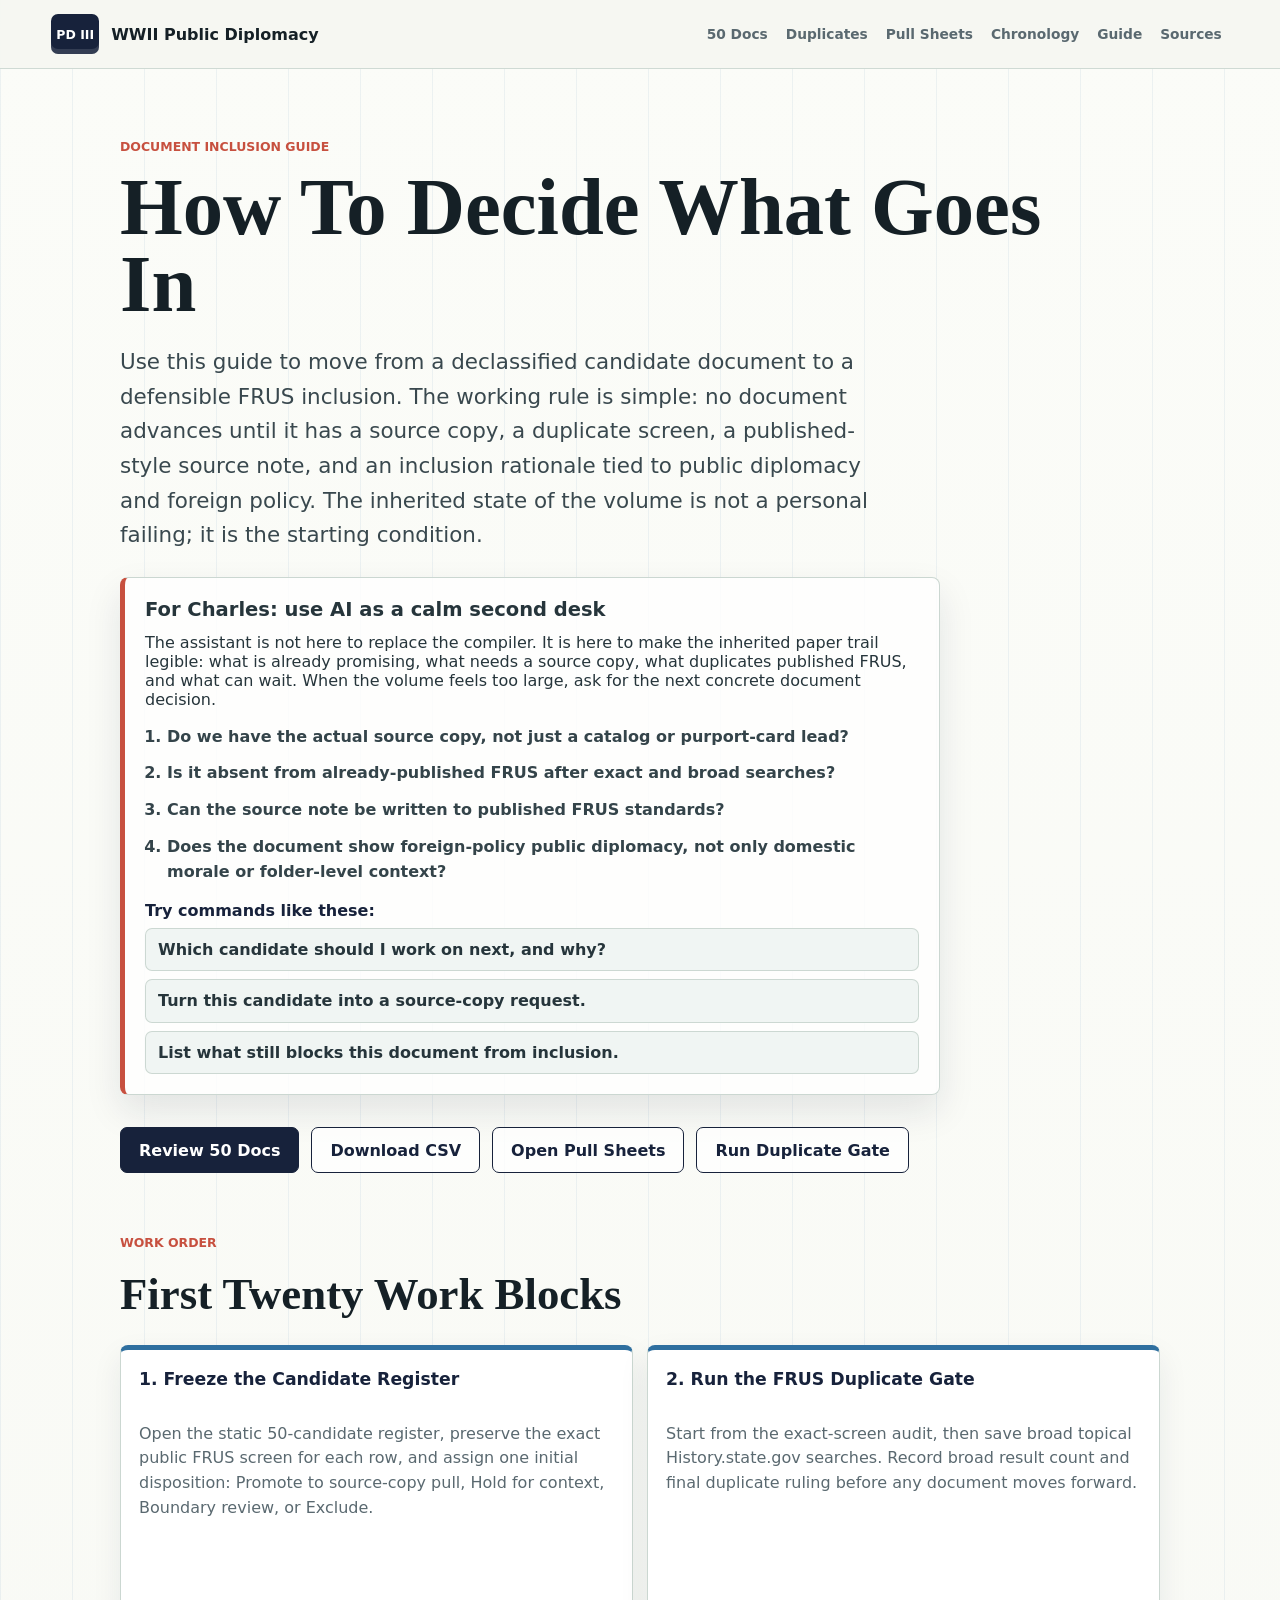
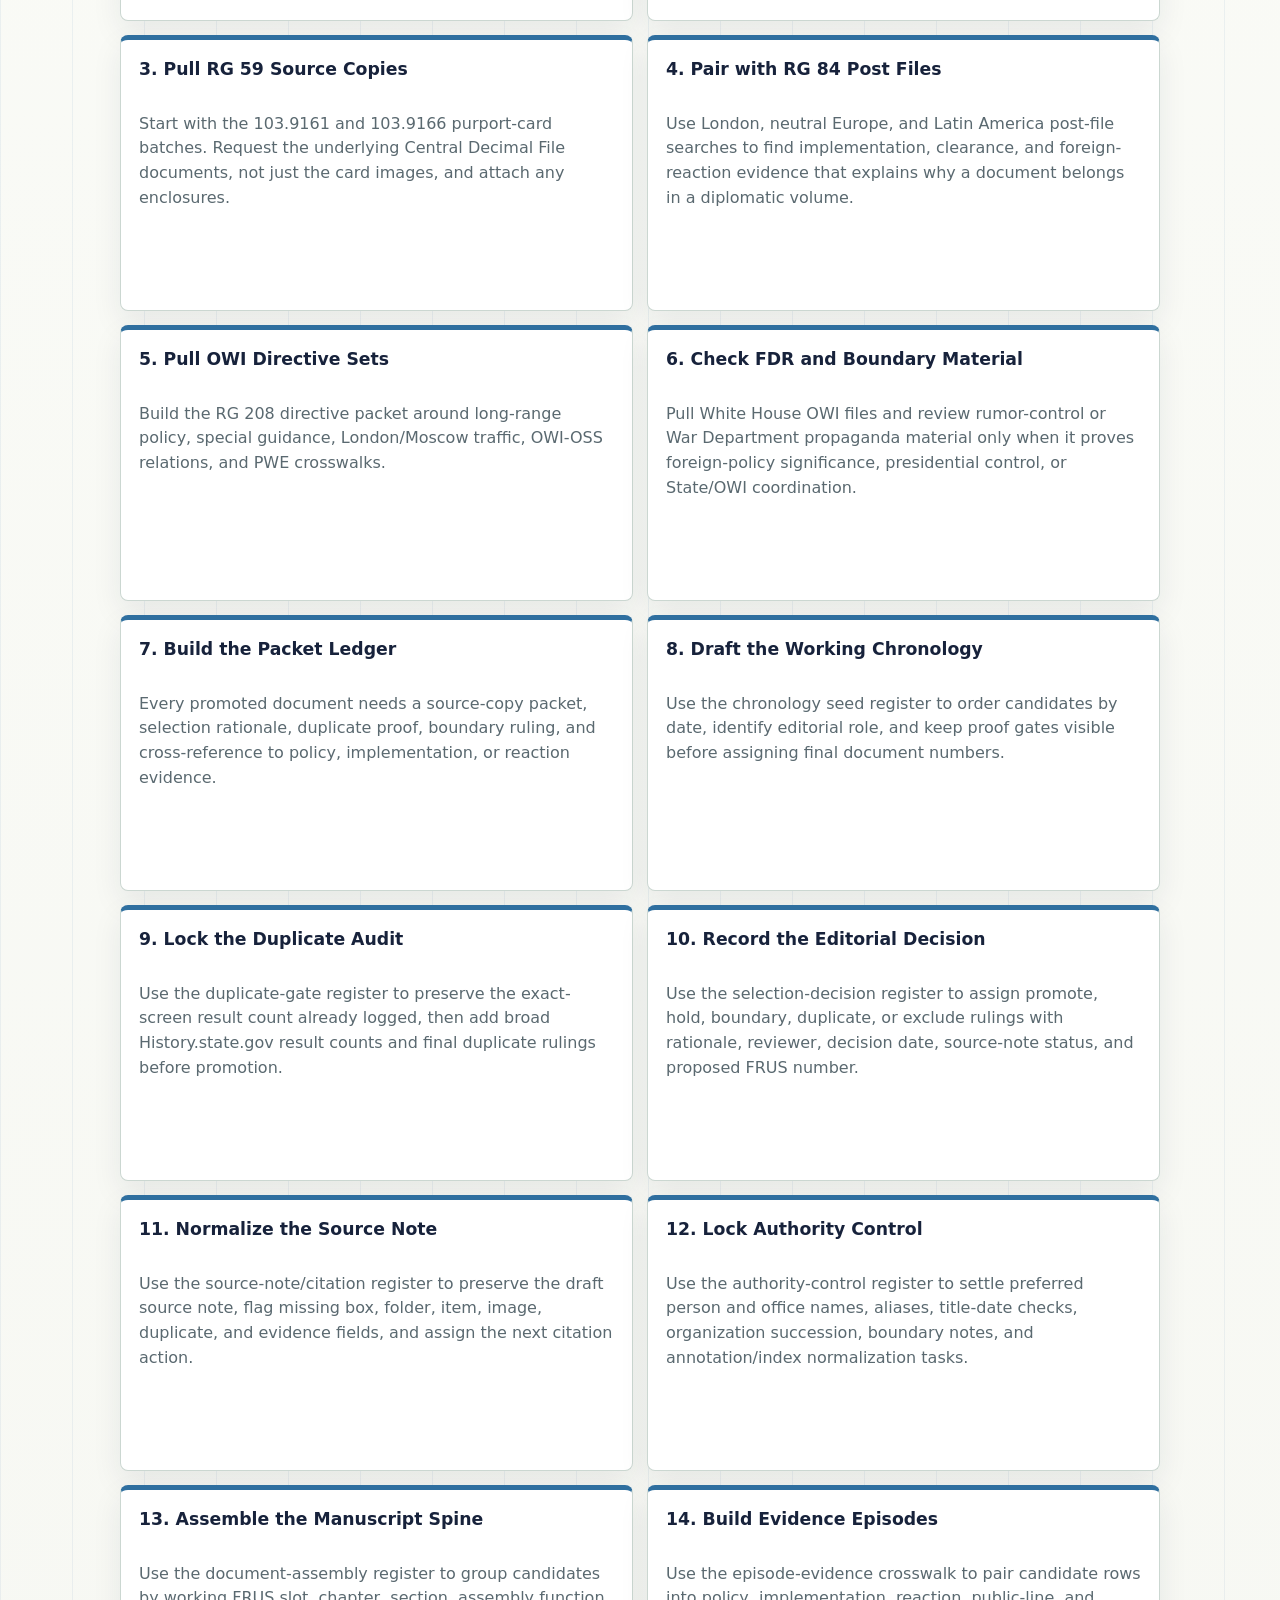
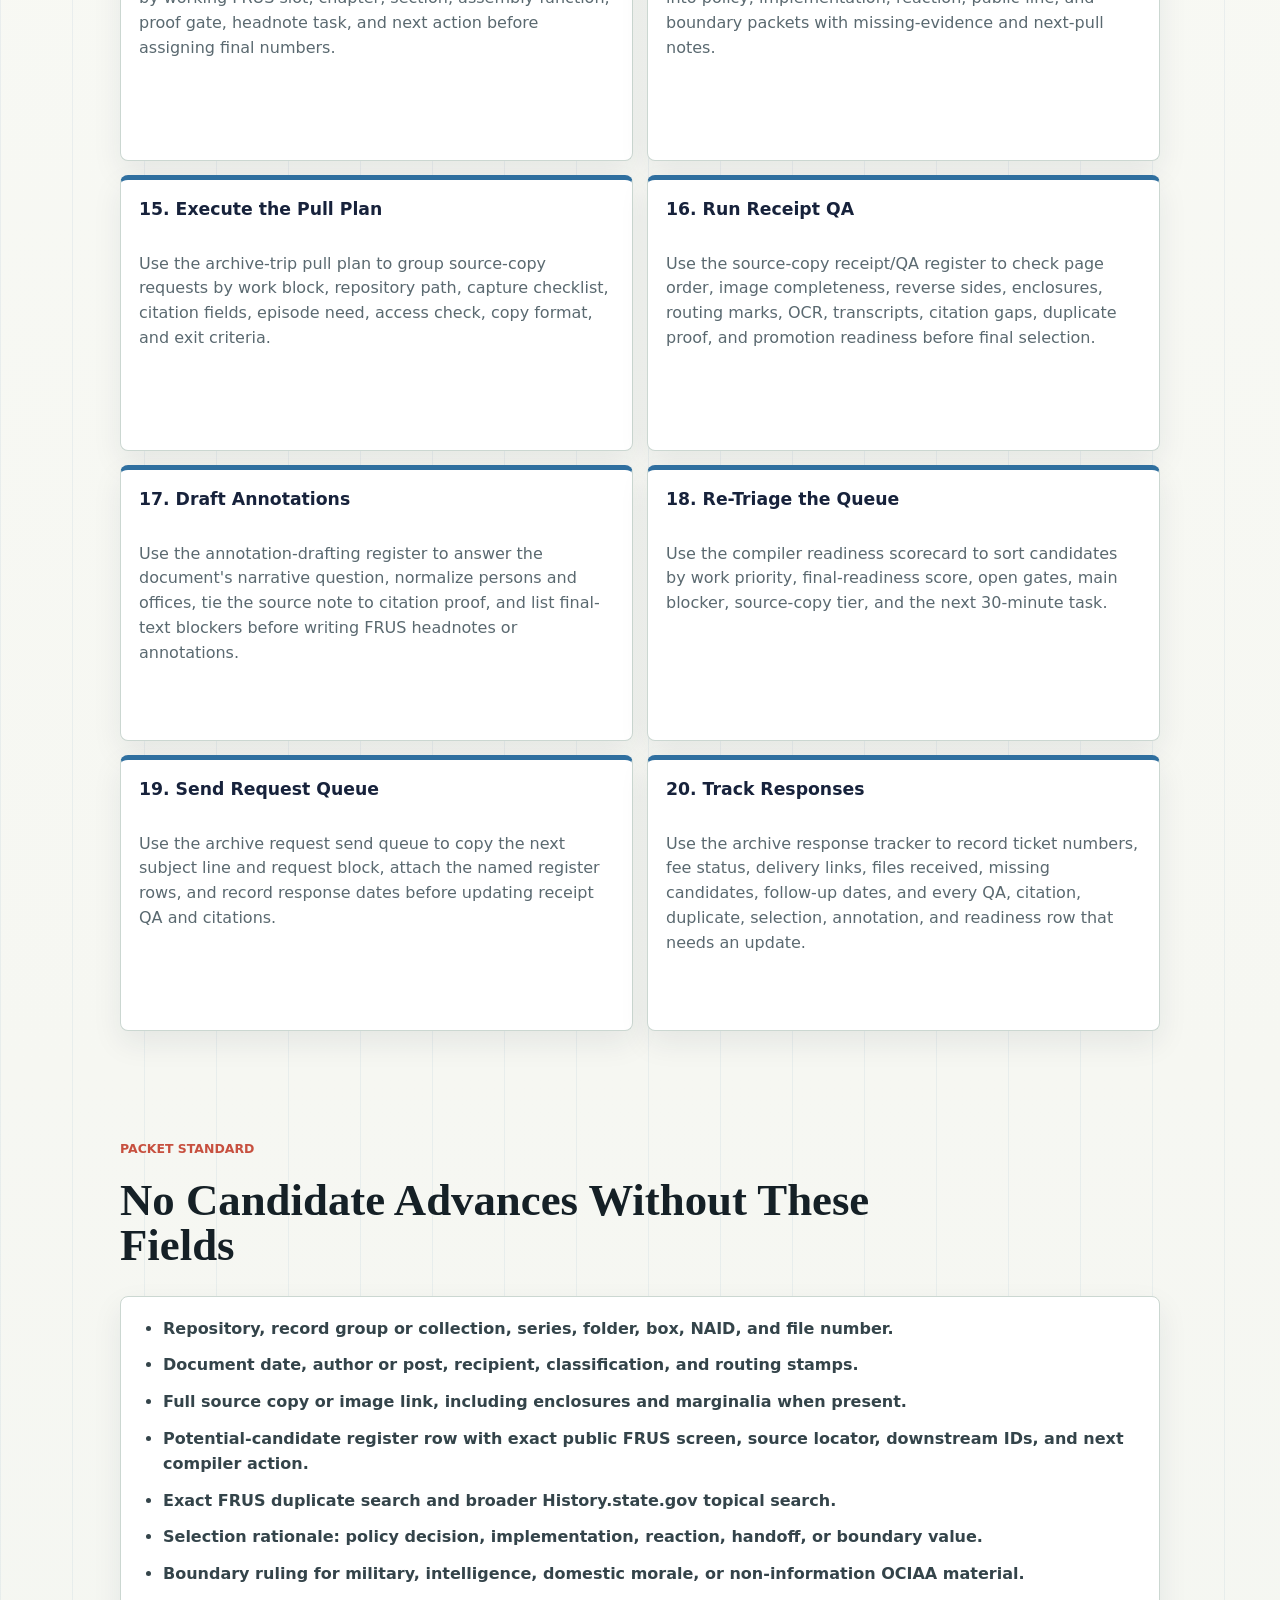
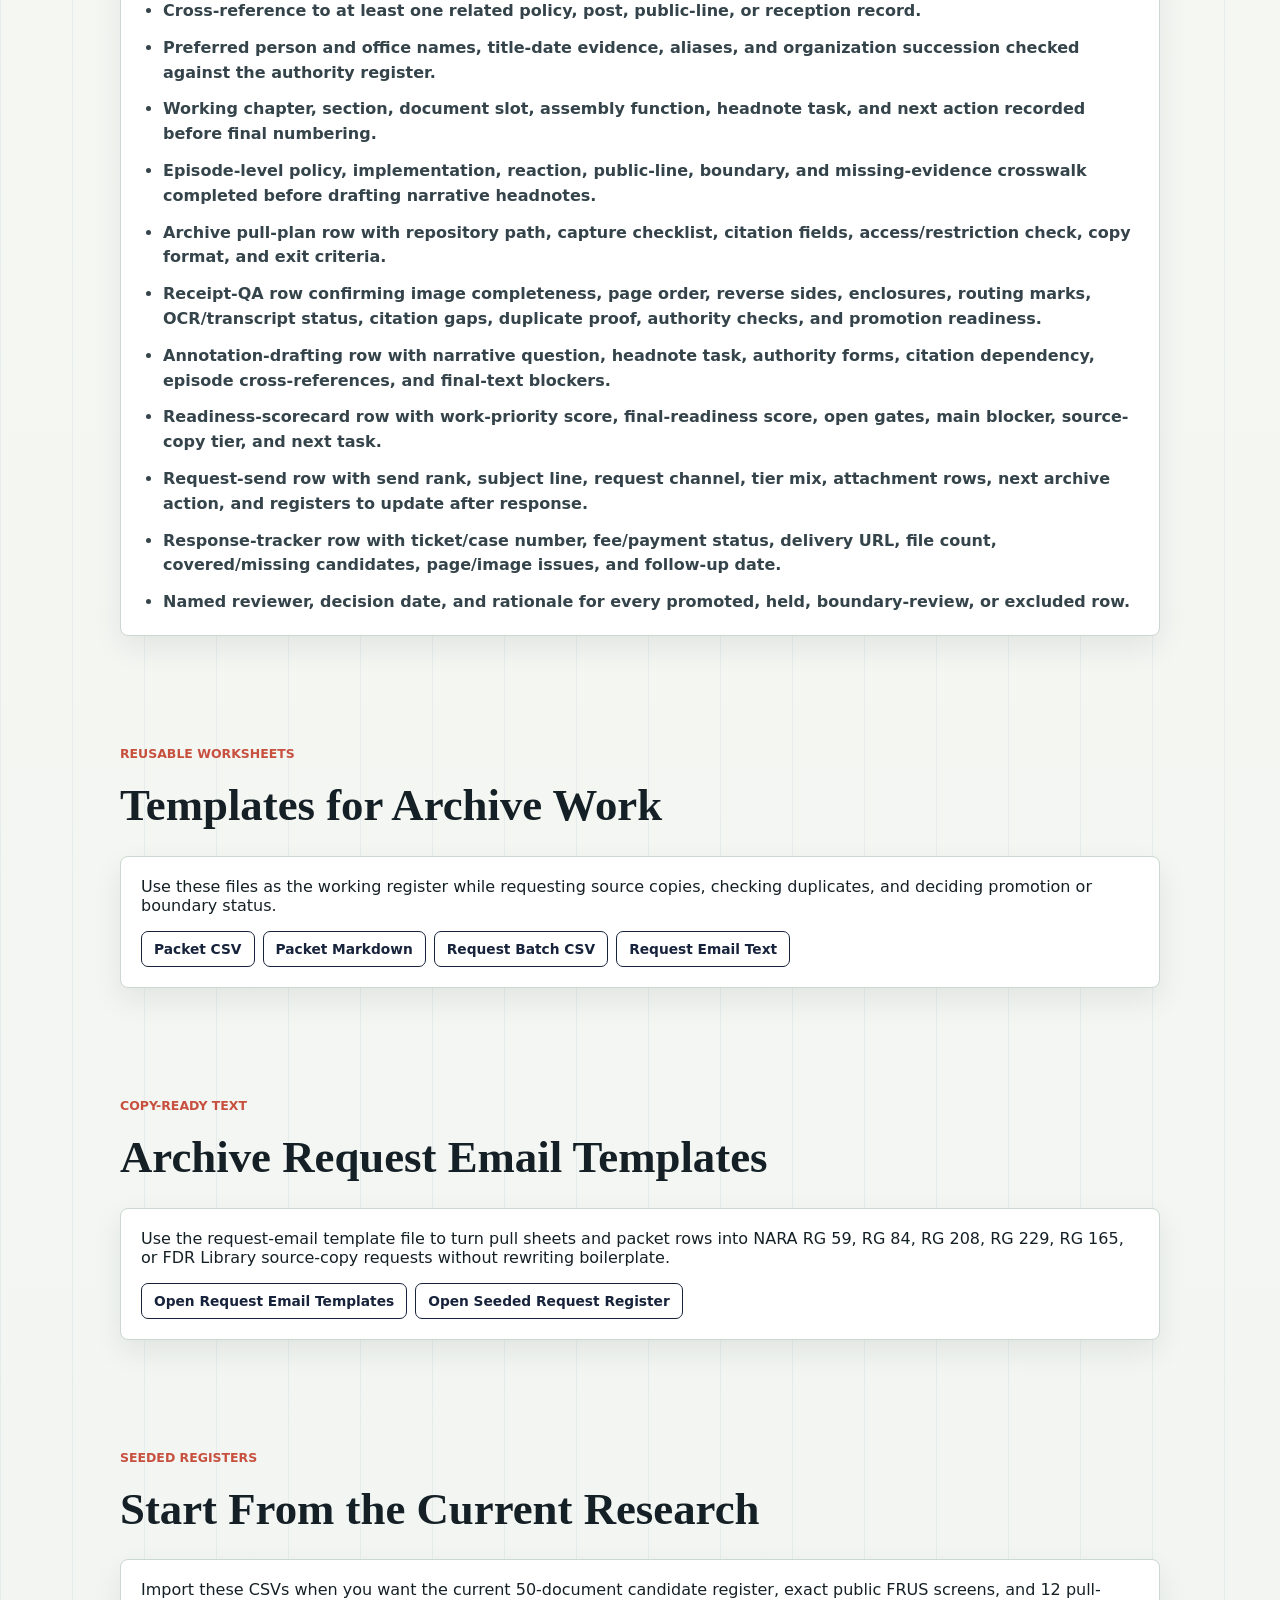
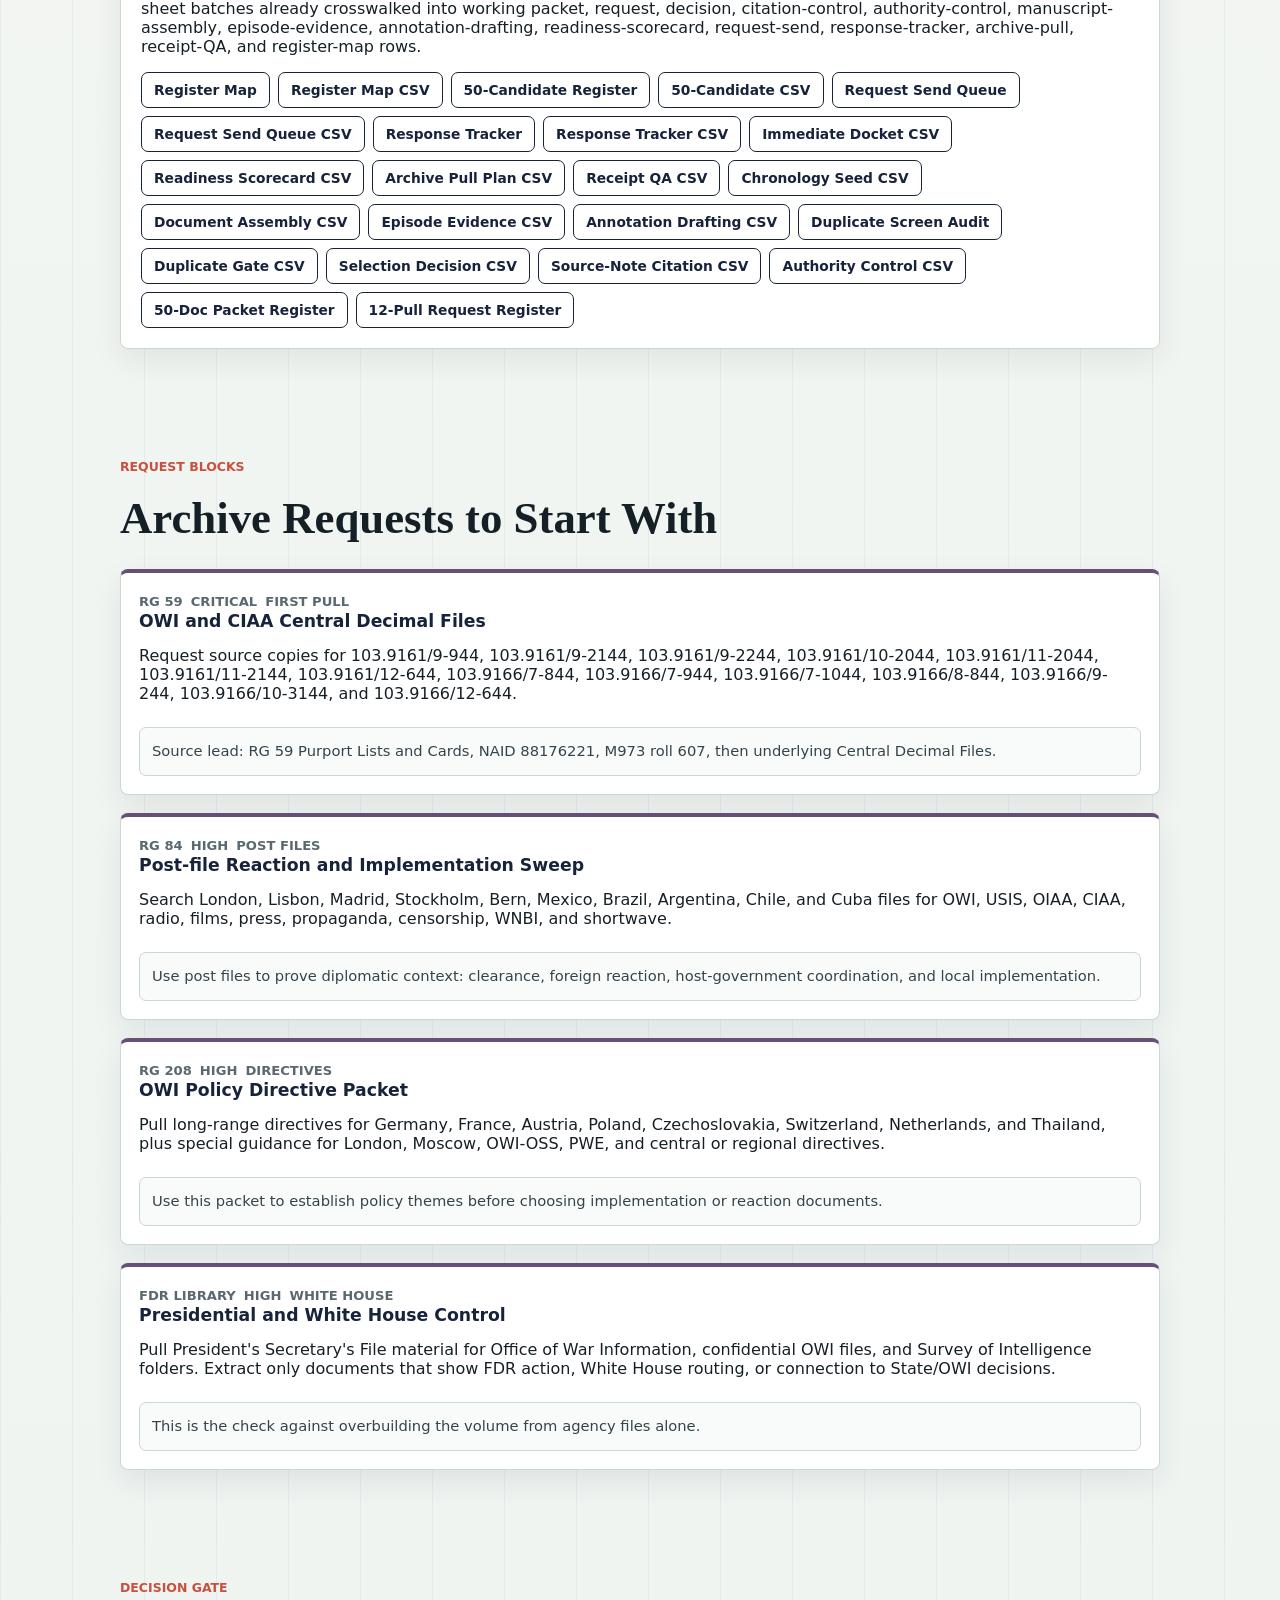
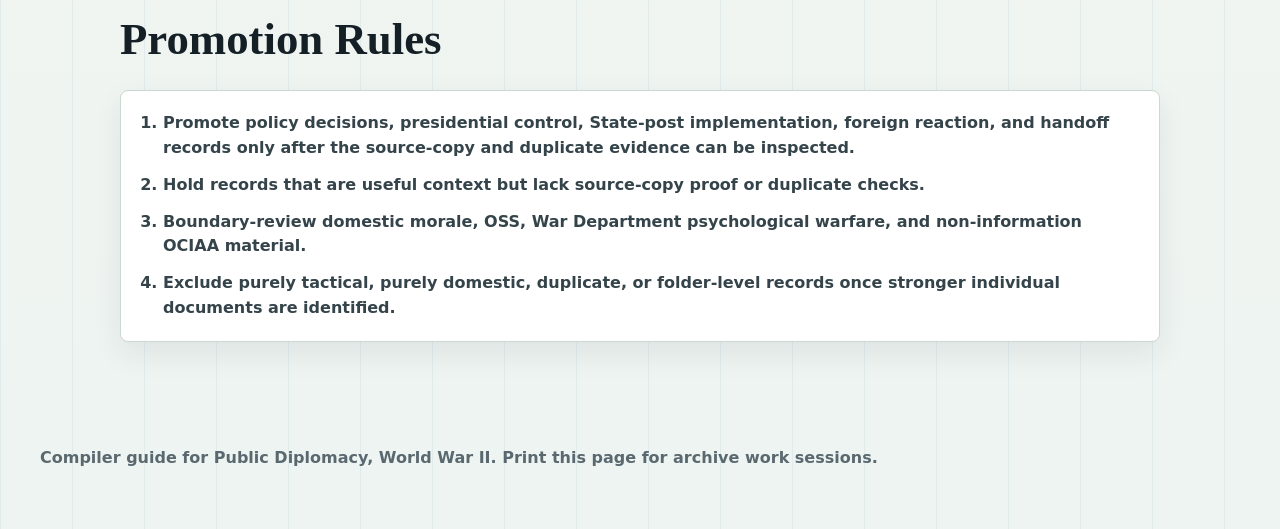
==== commit 79ca76d5: "Warm Charles onboarding for document review" ====
--- a/compiler-guide.html
+++ b/compiler-guide.html
@@ -6,7 +6,7 @@
     <title>Document Inclusion Guide - FRUS Public Diplomacy, World War II</title>
     <meta
       name="description"
-      content="Print-friendly guide for reviewing declassified document candidates for the FRUS Public Diplomacy, World War II retro volume."
+      content="Warm, print-friendly guide for helping Charles review declassified document candidates for the FRUS Public Diplomacy, World War II retro volume."
     />
     <link rel="stylesheet" href="styles.css" />
     <style>
@@ -102,13 +102,17 @@
           defensible FRUS inclusion. The working rule is simple: no document
           advances until it has a source copy, a duplicate screen, a published-style
           source note, and an inclusion rationale tied to public diplomacy and
-          foreign policy.
+          foreign policy. The inherited state of the volume is not a personal
+          failing; it is the starting condition.
         </p>
         <div class="document-focus-panel guide-onboarding print-hide" aria-label="Document inclusion workflow">
-          <h2 class="onboarding-title">Four checks for every candidate</h2>
+          <h2 class="onboarding-title">For Charles: use AI as a calm second desk</h2>
           <p>
-            Keep the guide narrow. For each candidate, answer only these
-            questions before spending time on broader research.
+            The assistant is not here to replace the compiler. It is here to
+            make the inherited paper trail legible: what is already promising,
+            what needs a source copy, what duplicates published FRUS, and what
+            can wait. When the volume feels too large, ask for the next concrete
+            document decision.
           </p>
           <ol class="guide-list">
             <li>Do we have the actual source copy, not just a catalog or purport-card lead?</li>
@@ -116,6 +120,12 @@
             <li>Can the source note be written to published FRUS standards?</li>
             <li>Does the document show foreign-policy public diplomacy, not only domestic morale or folder-level context?</li>
           </ol>
+          <div class="starter-prompts" aria-label="Plain-language guide commands">
+            <p>Try commands like these:</p>
+            <span>Which candidate should I work on next, and why?</span>
+            <span>Turn this candidate into a source-copy request.</span>
+            <span>List what still blocks this document from inclusion.</span>
+          </div>
         </div>
         <div class="hero-actions print-hide" aria-label="Guide actions">
           <a class="button primary" href="index.html#candidate-documents">Review 50 Docs</a>
--- a/styles.css
+++ b/styles.css
@@ -196,6 +196,29 @@
   line-height: 1.5;
 }
 
+.starter-prompts {
+  display: grid;
+  gap: 8px;
+  margin-top: 16px;
+}
+
+.starter-prompts p {
+  margin: 0;
+  color: var(--navy);
+  font-weight: 900;
+}
+
+.starter-prompts span {
+  display: block;
+  padding: 10px 12px;
+  color: #26353b;
+  background: rgba(237, 244, 241, 0.84);
+  border: 1px solid rgba(203, 215, 209, 0.95);
+  border-radius: 7px;
+  font-weight: 820;
+  line-height: 1.35;
+}
+
 .hero-actions {
   display: flex;
   flex-wrap: wrap;
